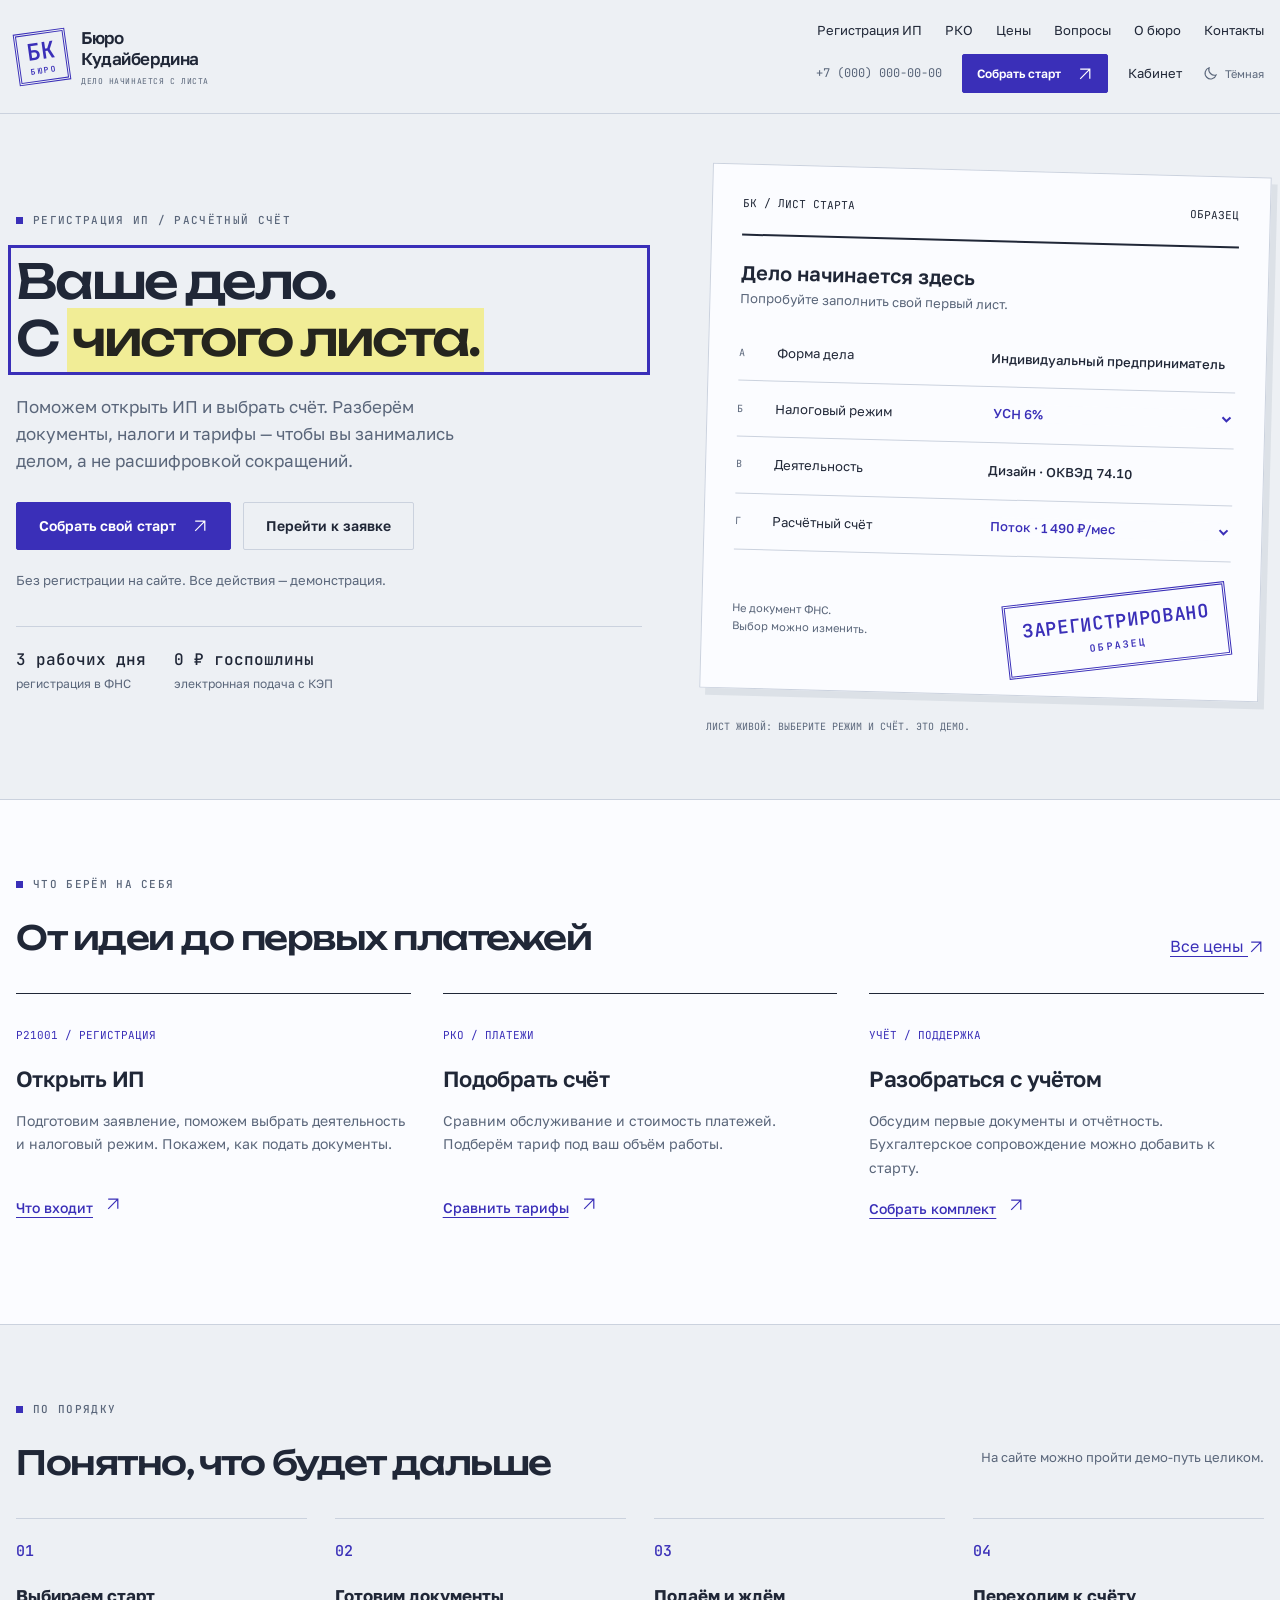
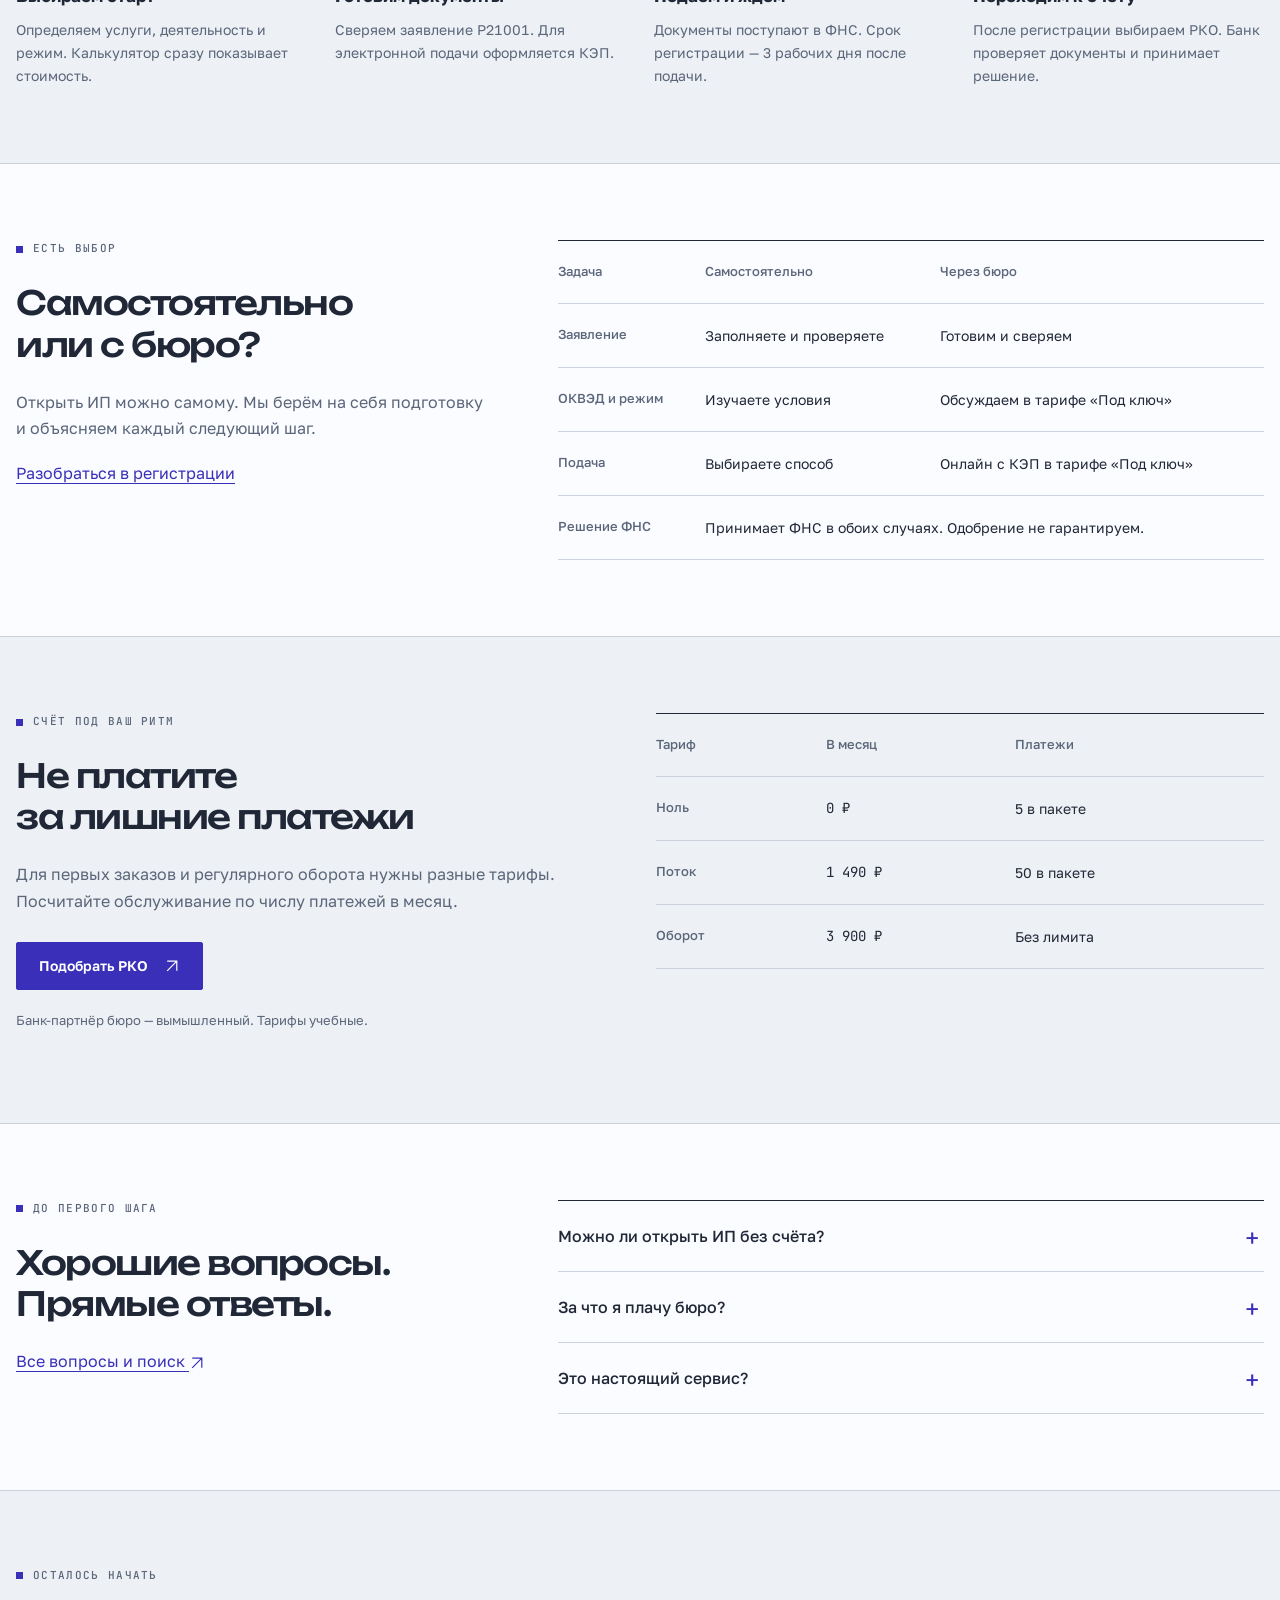
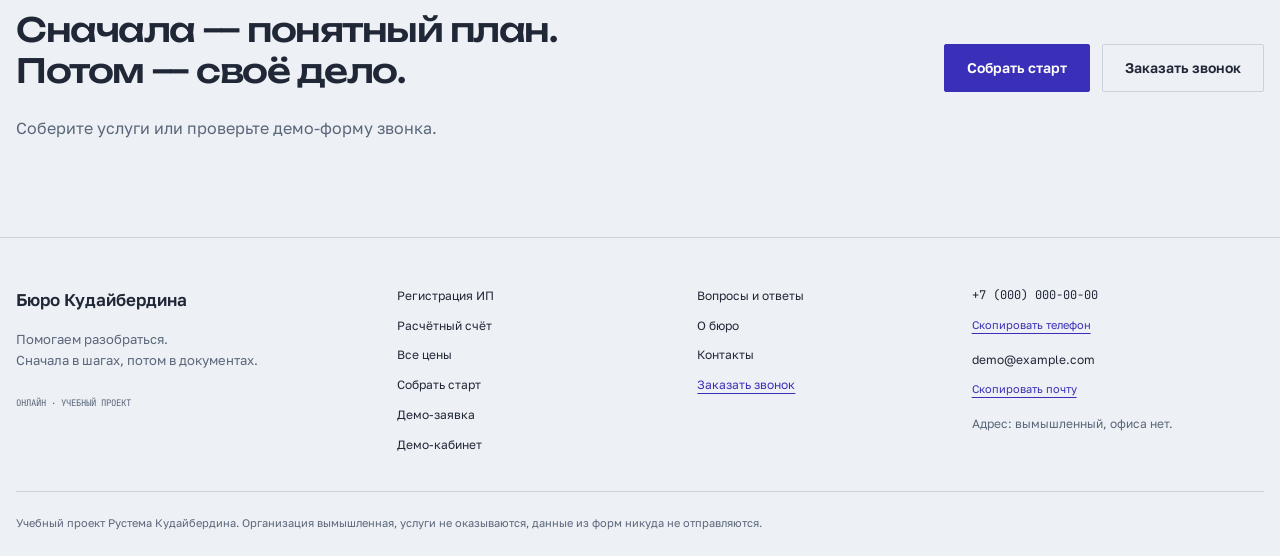
==== docs/index.html @ 2288b76a "Учебный сайт Бюро Кудайбердина Co-Authored-By: Claude Opus 5.5 <noreply@anthropic.com>" ====
<!doctype html>
<meta charset="utf-8">
<title>Бюро Кудайбердина</title>
<meta name="viewport" content="width=device-width, initial-scale=1, viewport-fit=cover">
<meta name="claude:viewport-fit-sides" content="cover">
<link rel="stylesheet" href="https://fonts.googleapis.com/css2?family=Golos+Text:wght@400;500;600;700&amp;family=JetBrains+Mono:wght@400;500;600&amp;family=Unbounded:wght@500;600;700&amp;display=swap">
<style>
:root {
  color-scheme: light;
  --bg: #edf0f4; --surface: #fbfcff; --fg: #202737; --muted: #5a667a; --line: #cbd2de;
  --accent: #3a2fb8; --accent-fg: #ffffff; --mark: #f1ed96; --ok: #28634c; --warn: #994021;
  --mark-fg: #25251e; --overlay: #141928b8; --shadow: #24325514; --clear: transparent;
  --font-display: 'Unbounded', 'Arial', sans-serif; --font-body: 'Golos Text', 'Arial', sans-serif; --font-mono: 'JetBrains Mono', 'Consolas', monospace;
}
@media (prefers-color-scheme: dark) {
  :root:not([data-theme="light"]) {
    color-scheme: dark;
    --bg: #181d29; --surface: #212837; --fg: #e9edf7; --muted: #b0bbce; --line: #414c61;
    --accent: #b5afff; --accent-fg: #201943; --mark: #e7df8c; --ok: #91d5b4; --warn: #ffb494;
    --mark-fg: #25251e; --overlay: #070a12cc; --shadow: #00000030; --clear: transparent;
  }
}
:root[data-theme="dark"] {
  color-scheme: dark;
  --bg: #181d29; --surface: #212837; --fg: #e9edf7; --muted: #b0bbce; --line: #414c61;
  --accent: #b5afff; --accent-fg: #201943; --mark: #e7df8c; --ok: #91d5b4; --warn: #ffb494;
  --mark-fg: #25251e; --overlay: #070a12cc; --shadow: #00000030; --clear: transparent;
}
* { box-sizing: border-box; }
[hidden] { display: none !important; }
html { scroll-padding-top: 140px; }
body { margin: 0; background: var(--bg); color: var(--fg); font: 16px/1.65 var(--font-body); font-variant-numeric: tabular-nums; overflow-wrap: break-word; }
body.modal-open { overflow: hidden; }
button, input, select, textarea { font: inherit; color: inherit; }
button, a, input, textarea, select { -webkit-tap-highlight-color: var(--clear); }
button, a { touch-action: manipulation; }
button { cursor: pointer; }
button:disabled { cursor: default; opacity: .55; }
a { color: var(--accent); text-underline-offset: 4px; }
a:hover { text-decoration-thickness: 2px; }
svg { flex-shrink: 0; vertical-align: middle; }
p { margin: 0 0 1.2em; }
ul, ol { padding-left: 1.3em; }
li + li { margin-top: .5em; }
h1, h2, h3, h4 { margin: 0 0 .7em; line-height: 1.25; text-wrap: balance; }
:focus-visible { outline: 3px solid var(--accent); outline-offset: 5px; }
h1[tabindex="-1"]:focus:not(:focus-visible) { outline: none; }
::selection { background: var(--mark); color: var(--mark-fg); }
.wrap { width: min(100%, 1252px); margin-inline: auto; min-width: 0; }
.band, .site-header { padding-left: max(16px, env(safe-area-inset-left, 0px)); padding-right: max(16px, env(safe-area-inset-right, 0px)); }
.band { padding-block: 76px; border-bottom: 1px solid var(--line); }
.band-surface { background: var(--surface); }
.band-compact { padding-block: 42px; }
.h1 { font: 500 clamp(30px, 3.75vw, 52px)/1.18 var(--font-display); letter-spacing: -.055em; }
.h2 { font: 500 clamp(25px, 2.6vw, 35px)/1.25 var(--font-display); letter-spacing: -.045em; }
.h3 { font: 600 22px/1.35 var(--font-body); letter-spacing: -.025em; }
.lead { max-width: 680px; font-size: clamp(18px, 1.7vw, 21px); line-height: 1.6; }
.muted { color: var(--muted); }
.small { font-size: 13px; }
.mono { font-family: var(--font-mono); }
.eyebrow { display: flex; align-items: center; gap: 10px; margin-bottom: 24px; color: var(--muted); font: 500 11px/1.6 var(--font-mono); letter-spacing: .12em; text-transform: uppercase; }
.eyebrow::before { content: ''; width: 7px; height: 7px; background: var(--accent); flex-shrink: 0; }
.section-head { display: flex; justify-content: space-between; align-items: end; gap: 24px; margin-bottom: 34px; }
.section-head .h2 { max-width: 750px; margin-bottom: 0; }
.grid-2, .grid-3 { display: grid; gap: 32px; min-width: 0; }
.grid-2 { grid-template-columns: repeat(2, minmax(0, 1fr)); }
.grid-3 { grid-template-columns: repeat(3, minmax(0, 1fr)); }
.grid-2 > *, .grid-3 > * { min-width: 0; }
.btn { display: inline-flex; justify-content: center; align-items: center; gap: 16px; min-height: 48px; padding: 12px 22px; border: 1px solid var(--accent); border-radius: 2px; background: var(--clear); color: var(--accent); font-size: 14px; font-weight: 600; line-height: 1.4; text-align: center; text-decoration: none; transition: background .15s, transform .15s; }
.btn:hover { background: var(--surface); text-decoration: none; transform: translateY(-1px); }
.btn-primary { background: var(--accent); color: var(--accent-fg); }
.btn-primary:hover { background: var(--accent); opacity: .9; }
.btn-ghost { border-color: var(--line); color: var(--fg); }
.btn-small { min-height: 39px; padding: 9px 14px; font-size: 12px; }
.actions { display: flex; align-items: center; flex-wrap: wrap; gap: 12px; margin-block: 28px 20px; }
.text-btn { padding: 0; border: 0; background: var(--clear); color: var(--accent); text-decoration: underline; text-underline-offset: 4px; text-align: left; font-size: inherit; }
.icon-btn { display: inline-flex; align-items: center; justify-content: center; min-width: 44px; min-height: 44px; padding: 8px; border: 1px solid var(--line); background: var(--surface); color: var(--fg); }
.field { display: grid; gap: 8px; margin-bottom: 20px; }
.field label, .field > span { font-size: 14px; font-weight: 500; }
.field input, .field textarea, .field select { width: 100%; min-width: 0; min-height: 48px; padding: 11px 13px; border: 1px solid var(--line); border-radius: 2px; background: var(--surface); color: var(--fg); }
.field textarea { min-height: 145px; resize: vertical; }
.field input::placeholder, .field textarea::placeholder { color: var(--muted); }
.field input[type="range"] { padding-inline: 0; accent-color: var(--accent); }
input[type="checkbox"], input[type="radio"] { accent-color: var(--accent); }
[aria-invalid="true"] { outline: 2px solid var(--warn); outline-offset: 2px; }
.check { display: flex; align-items: flex-start; gap: 10px; font-size: 13px; line-height: 1.6; }
.check input { width: 18px; height: 18px; margin: 3px 0 0; flex-shrink: 0; }
.form-error { margin-top: 14px; color: var(--warn); font-size: 13px; }
.form-error:empty { margin: 0; }
.table-wrap { max-width: 100%; overflow-x: auto; overscroll-behavior-x: contain; border-top: 1px solid var(--fg); }
.table { width: 100%; border-collapse: collapse; text-align: left; }
.table th, .table td { padding: 20px 18px 20px 0; border-bottom: 1px solid var(--line); vertical-align: top; }
.table th { font-size: 13px; color: var(--muted); font-weight: 500; }
.table td { font-size: 14px; }
.table .mono { white-space: nowrap; }
.table-wide { min-width: 650px; }
.pill { display: inline-flex; align-items: center; min-height: 25px; padding: 3px 8px; border: 1px solid var(--line); font: 11px/1.5 var(--font-mono); }
.pill-ok { color: var(--ok); border-color: var(--ok); }
.pill-warn { color: var(--warn); border-color: var(--warn); }
.stamp { display: inline-block; max-width: 100%; padding: 12px 15px; border: 3px double var(--accent); color: var(--accent); font: 600 clamp(13px, 1.45vw, 20px)/1.4 var(--font-mono); text-align: center; letter-spacing: .04em; transform: rotate(-8deg); }
.stamp small { display: block; font-size: 10px; letter-spacing: .22em; margin-top: 4px; }
.sheet { position: relative; padding: 30px; border: 1px solid var(--line); background: var(--surface); box-shadow: 6px 7px 0 var(--shadow); min-width: 0; }
.sheet-row { display: grid; grid-template-columns: 28px minmax(80px, 1fr) minmax(90px, 1.2fr); gap: 10px; padding: 17px 0; border-bottom: 1px solid var(--line); font-size: 13px; align-items: start; }
.sheet-row > :first-child { color: var(--muted); font-family: var(--font-mono); font-size: 10px; padding-top: 3px; }
.sheet-row > :last-child { font-weight: 500; }
.sheet-head { display: flex; justify-content: space-between; gap: 16px; padding-bottom: 22px; border-bottom: 2px solid var(--fg); font: 11px/1.5 var(--font-mono); }
.sheet-title { margin: 22px 0 2px; font: 600 20px/1.4 var(--font-body); }
.sheet-foot { margin-top: 26px; display: flex; justify-content: space-between; gap: 12px; align-items: center; }
.sheet-foot > p { max-width: 150px; margin: 0; font-size: 11px; color: var(--muted); }
.site-header { position: sticky; top: env(safe-area-inset-top, 0px); z-index: 20; background: var(--bg); border-bottom: 1px solid var(--line); }
.header-inner { display: flex; align-items: center; justify-content: space-between; gap: 32px; padding-block: 20px; }
.brand { display: flex; gap: 13px; align-items: center; color: var(--fg); text-decoration: none; flex-shrink: 0; }
.brand:hover { text-decoration: none; }
.brand-seal { display: flex; align-items: center; justify-content: center; flex-direction: column; width: 52px; height: 52px; border: 3px double var(--accent); color: var(--accent); transform: rotate(-8deg); font: 600 23px/1 var(--font-mono); }
.brand-seal span { margin-top: 3px; font-size: 8px; letter-spacing: .2em; }
.brand-name { font-size: 17px; font-weight: 600; line-height: 1.25; letter-spacing: -.025em; }
.brand-caption { display: block; margin-top: 7px; color: var(--muted); font: 8px/1.3 var(--font-mono); letter-spacing: .07em; }
.header-menu { display: flex; flex-direction: column; align-items: flex-end; gap: 13px; }
.main-nav { display: flex; gap: 23px; }
.main-nav a, .cabinet-link { color: var(--fg); font-size: 13px; text-decoration: none; }
.main-nav a[aria-current="page"], .footer-nav a[aria-current="page"] { color: var(--accent); text-decoration: underline; }
.main-nav a:hover, .cabinet-link:hover { color: var(--accent); }
.header-tools { display: flex; align-items: center; gap: 20px; }
.header-phone { font-size: 12px; color: var(--muted); }
.theme-toggle { display: inline-flex; align-items: center; gap: 6px; padding: 8px 0; border: 0; background: var(--clear); color: var(--muted); font-size: 11px; }
.menu-toggle { display: none; }
.hero { padding-top: 56px; padding-bottom: 64px; }
.hero-grid { display: grid; grid-template-columns: 1.12fr 1fr; gap: clamp(32px, 5vw, 80px); align-items: center; }
.hero h1 { margin-bottom: 26px; }
.hero h1 mark { background: var(--mark); color: var(--mark-fg); padding: 0 5px 4px; box-decoration-break: clone; -webkit-box-decoration-break: clone; }
.hero .lead { font-size: 17px; max-width: 495px; color: var(--muted); }
.hero-sheet { transform: rotate(1.5deg); }
.hero-sheet .stamp { margin-top: 8px; }
.sheet-control { border: 0; padding: 0; width: 100%; min-width: 0; background: var(--surface); color: var(--accent); font: 500 13px var(--font-body); cursor: pointer; }
.sheet-control-label { color: var(--fg); }
.hero-facts { display: flex; flex-wrap: wrap; gap: 28px; margin-top: 34px; padding-top: 22px; border-top: 1px solid var(--line); }
.hero-facts div { font-size: 12px; color: var(--muted); }
.hero-facts strong { display: block; color: var(--fg); font: 500 16px var(--font-mono); margin-bottom: 4px; }
.hero-caption { margin-top: 22px; margin-bottom: 0; font: 10px/1.7 var(--font-mono); color: var(--muted); }
.service-item { padding-block: 26px; border-top: 1px solid var(--fg); }
.service-item .h3 { margin-top: 18px; }
.service-code { font: 11px var(--font-mono); color: var(--accent); }
.service-item p { color: var(--muted); font-size: 14px; min-height: 68px; }
.service-link { display: inline-flex; gap: 12px; font-size: 14px; font-weight: 500; }
.steps { list-style: none; counter-reset: steps; margin: 0; padding: 0; display: grid; grid-template-columns: repeat(4, minmax(0, 1fr)); gap: 28px; }
.steps li { counter-increment: steps; margin: 0; border-top: 1px solid var(--line); padding-top: 22px; }
.steps li::before { content: counter(steps, decimal-leading-zero); display: block; margin-bottom: 24px; color: var(--accent); font: 500 15px var(--font-mono); }
.steps h3 { font-size: 17px; }
.steps p { color: var(--muted); font-size: 14px; margin: 0; }
.split { display: grid; grid-template-columns: .8fr 1.2fr; gap: 72px; }
.callout { padding: 28px; background: var(--surface); border: 1px solid var(--line); }
.callout p:last-child { margin-bottom: 0; }
.cta-row { display: flex; align-items: center; justify-content: space-between; gap: 40px; }
.cta-row .h2 { max-width: 750px; }
.cta-row .actions { flex-shrink: 0; }
.page-intro { padding-bottom: 46px; }
.page-intro .lead { margin: 0; color: var(--muted); }
.page-intro .h1 { max-width: 920px; }
.plan { display: flex; flex-direction: column; border-top: 2px solid var(--fg); padding-top: 24px; }
.plan.is-featured { border-top-color: var(--accent); }
.plan-head { min-height: 80px; }
.plan-price { font: 500 28px/1.4 var(--font-mono); margin-block: 14px 20px; }
.plan-price small { font: 13px var(--font-body); color: var(--muted); }
.plan ul { margin-top: 0; margin-bottom: 26px; font-size: 14px; color: var(--muted); }
.plan .btn { align-self: flex-start; margin-top: auto; }
.line-list { list-style: none; padding: 0; margin: 0; }
.line-list li { padding: 20px 0; border-top: 1px solid var(--line); margin: 0; }
.line-list strong { display: block; margin-bottom: 7px; font-weight: 500; }
.line-list p { margin: 0; font-size: 14px; color: var(--muted); }
.tabs { display: flex; flex-wrap: wrap; gap: 8px; margin-block: 28px; }
.tabs button { padding: 11px 17px; border: 1px solid var(--line); color: var(--fg); background: var(--clear); font-size: 13px; }
.tabs button[aria-selected="true"] { background: var(--accent); color: var(--accent-fg); border-color: var(--accent); }
.tax-panel { max-width: 850px; border-top: 1px solid var(--fg); padding-top: 26px; min-height: 160px; }
.tax-panel p { color: var(--muted); }
.faq-list { border-top: 1px solid var(--fg); }
.faq-item { border-bottom: 1px solid var(--line); }
.faq-item summary { position: relative; cursor: pointer; list-style: none; padding: 23px 44px 23px 0; font-weight: 500; line-height: 1.5; }
.faq-item summary::-webkit-details-marker { display: none; }
.faq-item summary::after { content: '+'; position: absolute; right: 5px; top: 21px; color: var(--accent); font: 24px var(--font-mono); }
.faq-item[open] summary::after { content: '−'; }
.faq-item > div { max-width: 840px; padding-bottom: 22px; color: var(--muted); font-size: 14px; }
.faq-item > div p:last-child { margin: 0; }
.faq-search { max-width: 620px; }
.empty-state { padding: 35px 0; }
.calculator-output { margin: 18px 0 0; }
.cost-line { display: flex; align-items: center; justify-content: space-between; gap: 16px; border-top: 1px solid var(--line); padding: 16px 0; }
.cost-line strong { font: 500 19px var(--font-mono); }
.cost-line.is-best { color: var(--accent); }
.founder-name { font: 500 clamp(30px, 4vw, 50px)/1.25 var(--font-display); letter-spacing: -.05em; }
.founder-seal { display: flex; align-items: center; justify-content: center; aspect-ratio: 1; width: min(100%, 280px); margin: 25px auto; border: 3px double var(--accent); border-radius: 50%; color: var(--accent); transform: rotate(-12deg); font: 500 80px var(--font-mono); }
.contacts-grid { display: grid; grid-template-columns: .9fr 1.1fr; gap: 90px; }
.contact-block { padding-block: 24px; border-top: 1px solid var(--line); }
.contact-block p { margin-bottom: 8px; }
.contact-block .mono { font-size: clamp(17px, 2vw, 23px); }
.success-box { padding: 25px 0; }
.success-box .h3 { margin-top: 20px; }
.site-footer { padding-top: 48px; padding-bottom: max(24px, env(safe-area-inset-bottom, 0px)); border-bottom: 0; }
.footer-grid { display: grid; grid-template-columns: 1.3fr 1fr .9fr 1.1fr; gap: 35px; }
.footer-brand { color: var(--fg); font-size: 17px; font-weight: 600; text-decoration: none; }
.footer-grid p { margin-top: 15px; font-size: 13px; }
.footer-note { font-size: 9px; color: var(--muted); }
.footer-nav, .footer-contacts { display: flex; align-items: flex-start; flex-direction: column; gap: 10px; font-size: 12px; }
.footer-nav a { color: var(--fg); text-decoration: none; }
.footer-nav a:hover { text-decoration: underline; }
.footer-contacts .text-btn { font-size: 11px; margin-bottom: 6px; }
.project-disclaimer { margin: 36px 0 0; padding-top: 22px; border-top: 1px solid var(--line); color: var(--muted); font-size: 11px; line-height: 1.7; }
.modal { position: fixed; inset: 0; z-index: 100; overflow: auto; padding: 32px max(16px, env(safe-area-inset-right, 0px)) 32px max(16px, env(safe-area-inset-left, 0px)); display: grid; place-items: center; }
.modal-backdrop { position: fixed; inset: 0; background: var(--overlay); }
.modal-panel { position: relative; width: min(100%, 530px); padding: 38px; border: 1px solid var(--line); background: var(--bg); }
.modal-close { position: absolute; top: 12px; right: 12px; border: 0; background: var(--clear); }
.modal-panel .eyebrow { margin-right: 30px; }
.toast { position: fixed; bottom: max(20px, env(safe-area-inset-bottom, 0px)); left: 50%; transform: translateX(-50%); width: max-content; max-width: calc(100% - 32px); padding: 15px 22px; background: var(--fg); color: var(--bg); border: 1px solid var(--line); z-index: 150; font-size: 13px; }
.copy-fallback { position: fixed; z-index: 160; left: 16px; bottom: max(16px, env(safe-area-inset-bottom, 0px)); width: min(400px, calc(100% - 32px)); padding: 22px; border: 1px solid var(--accent); background: var(--surface); }
.copy-fallback .field { margin-bottom: 8px; }
@media (min-width: 1500px) { .header-menu { flex-direction: row; align-items: center; gap: 28px; } .main-nav { gap: 17px; } .header-phone { display: none; } }
@media (max-width: 1000px) { .main-nav { gap: 14px; } .header-inner { gap: 20px; } .header-tools { gap: 14px; } .brand-name { font-size: 15px; } .hero-grid { gap: 30px; } .sheet { padding: 23px; } .split { gap: 40px; } .cta-row { align-items: flex-start; flex-direction: column; gap: 10px; } .contacts-grid { gap: 45px; } .footer-grid { grid-template-columns: repeat(2, minmax(0, 1fr)); gap: 32px; } }
@media (max-width: 800px) {
  .site-header .wrap { position: relative; } .header-inner { padding-block: 14px; } .brand-seal { width: 44px; height: 44px; font-size: 20px; }
  .brand-name { font-size: 14px; } .brand-caption { font-size: 7px; margin-top: 5px; } .menu-toggle { display: inline-flex; }
  .header-menu { display: none; position: absolute; top: 100%; left: -16px; right: -16px; padding: 24px max(16px, env(safe-area-inset-right, 0px)) 24px max(16px, env(safe-area-inset-left, 0px)); background: var(--bg); border-bottom: 1px solid var(--line); align-items: stretch; max-height: 75dvh; overflow-y: auto; }
  .header-menu.is-open { display: flex; } .main-nav { flex-direction: column; gap: 0; } .main-nav a { padding: 10px 0; font-size: 15px; } .header-tools { flex-wrap: wrap; margin-top: 14px; gap: 18px; } .header-phone { width: 100%; }
  .hero-grid { grid-template-columns: 1fr; gap: 42px; } .hero-sheet { width: min(100%, 550px); margin-inline: auto; } .hero .lead { max-width: 600px; }
  .hero { padding-top: 34px; } .band { padding-block: 48px; } .page-intro { padding-block: 40px 32px; }
  .grid-3 { gap: 20px; } .plan-head { min-height: 100px; } .steps { grid-template-columns: repeat(2, minmax(0, 1fr)); gap: 28px; }
  .split, .contacts-grid { grid-template-columns: 1fr; gap: 28px; } .section-head { align-items: flex-start; flex-direction: column; gap: 16px; }
}
@media (max-width: 600px) {
  .grid-2, .grid-3 { grid-template-columns: 1fr; gap: 28px; } .service-item { padding-top: 20px; } .service-item p { min-height: 0; }
  .hero .h1 { font-size: clamp(29px, 7.5vw, 42px); } .hero-sheet { transform: none; } .sheet { padding: 20px; }
  .sheet-row { grid-template-columns: 22px minmax(70px, .85fr) minmax(90px, 1.15fr); gap: 7px; font-size: 12px; }
  .sheet-control { font-size: 12px; } .stamp { font-size: 12px; padding: 10px; } .sheet-foot > p { max-width: 100px; font-size: 10px; }
  .hero-facts { gap: 24px; } .hero-facts strong { font-size: 14px; } .hero-facts div { font-size: 11px; }
  .plan-head { min-height: 0; } .plan ul { margin-bottom: 20px; } .plan .btn { margin-top: 0; } .plan { padding-bottom: 8px; }
  .table th, .table td { padding: 16px 14px 16px 0; } .table-prices { min-width: 560px; }
  .callout { padding: 22px; } .footer-grid { gap: 30px 20px; } .footer-grid > :first-child { grid-column: 1 / -1; } .footer-contacts { grid-column: 1 / -1; }
  .modal { padding-block: max(16px, env(safe-area-inset-top, 0px)) max(16px, env(safe-area-inset-bottom, 0px)); } .modal-panel { padding: 28px 22px; } .modal-panel .h2 { font-size: 25px; }
  .cta-row .actions { width: 100%; } .cta-row .actions .btn { flex: 1 1 auto; } .tabs { gap: 7px; } .tabs button { padding: 10px 12px; }
}
@media (prefers-reduced-motion: reduce) { *, *::before, *::after { animation: none !important; transition: none !important; scroll-behavior: auto !important; } }

.app-calc-layout { display: grid; grid-template-columns: minmax(0, 1.05fr) minmax(0, 1fr); gap: clamp(24px, 5vw, 72px); align-items: start; margin-top: 36px; }
.app-options, .app-preview, .app-panel, .app-order-wrap { min-width: 0; }
.app-group { border: 0; padding: 0 0 26px; margin: 0 0 26px; border-bottom: 1px solid var(--line); min-width: 0; }
.app-group legend { font-weight: 700; font-size: 1.1rem; margin-bottom: 14px; padding: 0; }
.app-choices { display: grid; gap: 10px; }
.app-choice { display: grid; grid-template-columns: auto minmax(0, 1fr) auto; gap: 12px; align-items: start; padding: 14px; border: 1px solid var(--line); cursor: pointer; background: var(--surface); }
.app-choice:has(input:checked) { border-color: var(--accent); outline: 1px solid var(--accent); }
.app-choice input, .app-check input { accent-color: var(--accent); width: 18px; height: 18px; margin-top: 3px; flex: 0 0 auto; }
.app-choice small { display: block; color: var(--muted); margin-top: 5px; line-height: 1.5; }
.app-price { font-family: var(--font-mono); font-size: .83rem; white-space: nowrap; font-variant-numeric: tabular-nums; }
.app-check { display: flex; align-items: start; gap: 10px; line-height: 1.5; cursor: pointer; }
.app-okved { display: grid; gap: 10px; max-height: 340px; overflow-y: auto; padding: 4px; }
.app-okved code { font-family: var(--font-mono); color: var(--accent); }
.app-preview { position: sticky; top: 100px; }
.app-mobile-summary { display: none; }
.app-sheet { position: relative; padding: clamp(20px, 3vw, 36px); overflow-wrap: anywhere; }
.app-sheet-head { display: flex; justify-content: space-between; align-items: start; flex-wrap: wrap; gap: 16px; padding-bottom: 20px; border-bottom: 2px solid var(--fg); margin-bottom: 14px; }
.app-sheet-head p { margin: 0; }
.app-sheet-title { font-family: var(--font-mono); font-size: 1.1rem; font-weight: 700; letter-spacing: .04em; }
.app-sample { display: inline-block; color: var(--accent); border: 1px solid currentColor; font-family: var(--font-mono); font-size: .75rem; letter-spacing: .12em; padding: 5px 8px; }
.app-sheet-row { display: grid; grid-template-columns: 2rem minmax(90px, .8fr) minmax(0, 1.2fr); align-items: baseline; gap: 10px; border-bottom: 1px solid var(--line); padding: 14px 0; font-size: .9rem; }
.app-sheet-row > :first-child { font-family: var(--font-mono); color: var(--muted); font-size: .7rem; }
.app-sheet-row > :nth-child(2) { color: var(--muted); }
.app-sheet-note { font-size: .78rem; color: var(--muted); margin-top: 20px; }
.app-total { display: flex; flex-wrap: wrap; gap: 18px 36px; border-top: 2px solid var(--accent); background: var(--surface); padding: 20px 0; margin-top: 24px; }
.app-total small { color: var(--muted); display: block; margin-bottom: 5px; }
.app-total strong { font-size: clamp(1.25rem, 2vw, 1.75rem); font-family: var(--font-mono); font-variant-numeric: tabular-nums; }
.app-actions { display: flex; flex-wrap: wrap; align-items: center; gap: 12px; margin-top: 20px; }
.app-hint { color: var(--muted); font-size: .88rem; line-height: 1.6; margin: 12px 0 0; }
.app-note { border: 1px dashed var(--line); padding: 18px; margin: 20px 0; }
.app-steps { display: grid; grid-template-columns: repeat(4, minmax(0, 1fr)); list-style: none; padding: 0; margin: 30px 0; gap: 8px; }
.app-steps li { border-top: 3px solid var(--line); padding-top: 12px; font-size: .9rem; color: var(--muted); }
.app-steps li[aria-current="step"] { border-color: var(--accent); color: var(--accent); font-weight: 700; }
.app-step-done { border-color: var(--ok) !important; }
.app-step-number { display: block; font-family: var(--font-mono); margin-bottom: 5px; }
.app-order-form { max-width: 850px; }
.app-fields { display: grid; grid-template-columns: repeat(2, minmax(0, 1fr)); gap: 20px; }
.app-field { display: grid; gap: 7px; margin-bottom: 18px; align-content: start; }
.app-field input, .app-field select, .app-field textarea { width: 100%; min-width: 0; box-sizing: border-box; background: var(--surface); color: var(--fg); border: 1px solid var(--line); padding: 12px; border-radius: 0; font: inherit; }
.app-field textarea { min-height: 100px; resize: vertical; }
.app-field input[aria-invalid="true"], .app-field select[aria-invalid="true"], .app-check input[aria-invalid="true"] { border-color: var(--warn); outline: 1px solid var(--warn); }
.app-error { display: block; color: var(--warn); font-size: .85rem; min-height: 1.2em; }
.app-error:empty { display: none; }
.app-review { display: grid; grid-template-columns: minmax(100px, .5fr) minmax(0, 1fr); margin: 0 0 24px; }
.app-review dt, .app-review dd { padding: 12px 0; border-bottom: 1px solid var(--line); margin: 0; overflow-wrap: anywhere; }
.app-review dt { color: var(--muted); }
.app-success { max-width: 780px; }
.app-stamp-space { min-height: 115px; display: flex; align-items: center; justify-content: flex-end; padding: 24px 4px 8px; }
.app-stamp { display: inline-block; color: var(--accent); border: 3px double currentColor; padding: 12px; font-family: var(--font-mono); font-size: clamp(.8rem, 2vw, 1.2rem); font-weight: 700; transform: rotate(-7deg); text-align: center; max-width: 100%; }
.app-stamp small { display: block; font-size: .65rem; letter-spacing: .2em; padding-top: 5px; }
.app-stamp-drop { animation: app-stamp-drop .65s cubic-bezier(.2,.7,.3,1) both; }
@keyframes app-stamp-drop { from { opacity: 0; transform: translateY(-65px) scale(1.4) rotate(-16deg); } 75% { opacity: 1; transform: translateY(4px) scale(.98) rotate(-7deg); } to { opacity: 1; transform: translateY(0) scale(1) rotate(-7deg); } }
.app-section-head { display: flex; justify-content: space-between; align-items: center; flex-wrap: wrap; gap: 16px; margin-bottom: 20px; }
.app-section-head h1, .app-section-head h2 { margin-bottom: 0; }
.app-tabs { display: flex; flex-wrap: wrap; border-bottom: 1px solid var(--line); gap: 4px; margin: 28px 0; }
.app-tab { border: 0; border-bottom: 3px solid var(--line); color: var(--muted); background: var(--surface); padding: 12px 18px; cursor: pointer; font: inherit; }
.app-tab[aria-selected="true"] { border-bottom-color: var(--accent); color: var(--accent); font-weight: 700; }
.app-tracker { list-style: none; margin: 0; padding: 0; counter-reset: app-track; }
.app-tracker li { position: relative; padding: 0 0 25px 50px; min-height: 54px; color: var(--muted); counter-increment: app-track; }
.app-tracker li::before { content: counter(app-track); position: absolute; left: 0; top: 0; width: 30px; height: 30px; display: grid; place-items: center; border: 1px solid var(--line); background: var(--surface); font-family: var(--font-mono); font-size: .8rem; }
.app-tracker li::after { content: ""; position: absolute; top: 32px; bottom: 3px; left: 15px; border-left: 1px solid var(--line); }
.app-tracker li:last-child::after { display: none; }
.app-tracker .app-track-done { color: var(--fg); }
.app-tracker .app-track-done::before { border-color: var(--accent); color: var(--accent); }
.app-tracker li[aria-current="step"]::before { background: var(--accent); color: var(--accent-fg); }
.app-tracker small { display: block; font-size: .8rem; margin-top: 5px; color: var(--muted); }
.app-status-grid { display: grid; grid-template-columns: minmax(0, .8fr) minmax(0, 1.2fr); gap: 40px; align-items: start; }
.app-events { list-style: none; padding: 0; margin: 0; }
.app-events li { padding: 14px 0; border-bottom: 1px solid var(--line); }
.app-events time { display: block; font-family: var(--font-mono); color: var(--muted); font-size: .75rem; margin-bottom: 6px; }
.app-doc-list { list-style: none; margin: 0; padding: 0; }
.app-doc-list li { display: flex; justify-content: space-between; align-items: center; gap: 16px; padding: 18px 0; border-bottom: 1px solid var(--line); }
.app-doc-list small { display: block; color: var(--muted); margin-top: 6px; }
.app-balance { font-family: var(--font-mono); font-size: clamp(2rem, 5vw, 3.5rem); margin: 8px 0 24px; }
.app-messages { display: grid; gap: 14px; max-height: 430px; overflow-y: auto; margin-bottom: 24px; padding: 4px; }
.app-message { padding: 16px; border: 1px solid var(--line); max-width: 90%; overflow-wrap: anywhere; }
.app-message[data-author="you"] { justify-self: end; border-color: var(--accent); }
.app-message p { margin: 8px 0; white-space: pre-wrap; }
.app-message time { font-size: .75rem; color: var(--muted); }
.app-modal { position: fixed; inset: 0; z-index: 1000; overflow-y: auto; background: var(--bg); padding: 24px max(16px, env(safe-area-inset-right, 0px)) 24px max(16px, env(safe-area-inset-left, 0px)); box-sizing: border-box; }
.app-modal[hidden] { display: none; }
.app-dialog { max-width: 820px; margin: 24px auto; background: var(--surface); border: 1px solid var(--line); padding: clamp(16px, 3vw, 32px); }
.app-modal-open { overflow: hidden; }
.app-panel:focus, .app-dialog:focus { outline: none; }
.app-panel :focus-visible, .app-options :focus-visible, .app-order-form :focus-visible, .app-dialog :focus-visible, .app-tab:focus-visible { outline: 2px solid var(--accent); outline-offset: 4px; }
@media (max-width: 850px) {
  .app-calc-layout, .app-status-grid { grid-template-columns: minmax(0, 1fr); }
  .app-preview { position: static; }
  .app-calc-view { padding-bottom: 110px; }
  .app-calc-active { padding-bottom: 110px; }
  .app-calc-active #toast { bottom: 110px; }
  .app-mobile-summary { position: fixed; bottom: 0; left: 0; right: 0; z-index: 30; display: flex; align-items: center; justify-content: space-between; gap: 12px; padding: 12px max(16px, env(safe-area-inset-right, 0px)) max(12px, env(safe-area-inset-bottom, 0px)) max(16px, env(safe-area-inset-left, 0px)); background: var(--surface); border-top: 2px solid var(--accent); }
  .app-mobile-summary > div { display: flex; flex-wrap: wrap; gap: 6px 18px; }
  .app-mobile-summary small { display: block; color: var(--muted); font-size: .7rem; }
  .app-mobile-summary strong { font-size: .85rem; font-family: var(--font-mono); white-space: nowrap; }
}
@media (max-width: 520px) {
  .app-fields { grid-template-columns: minmax(0, 1fr); gap: 0; }
  .app-choice { grid-template-columns: auto minmax(0, 1fr); }
  .app-choice .app-price { grid-column: 2; }
  .app-steps { gap: 5px; }
  .app-steps li { font-size: .72rem; overflow-wrap: anywhere; }
  .app-sheet-row { grid-template-columns: 1.4rem minmax(0, 1fr); gap: 6px; }
  .app-sheet-row > :last-child { grid-column: 2; }
  .app-review { grid-template-columns: minmax(0, 1fr); }
  .app-review dt { border-bottom: 0; padding-bottom: 0; }
  .app-doc-list li { align-items: start; flex-direction: column; }
  .app-tab { padding: 10px; font-size: .85rem; }
  .app-message { max-width: 100%; }
}
@media (prefers-reduced-motion: reduce) { .app-stamp-drop { animation: none; } }

</style>
<div id="page-shell">
  <header class="site-header">
    <div class="wrap header-inner">
      <a class="brand" href="#home" aria-label="Бюро Кудайбердина — главная">
        <span class="brand-seal" aria-hidden="true">БК<span>БЮРО</span></span>
        <span class="brand-name">Бюро<br>Кудайбердина<span class="brand-caption">ДЕЛО НАЧИНАЕТСЯ С ЛИСТА</span></span>
      </a>
      <button class="icon-btn menu-toggle" id="menu-toggle" type="button" aria-expanded="false" aria-controls="header-menu" aria-label="Открыть меню"><svg viewBox="0 0 24 24" width="22" height="22" fill="none" stroke="currentColor" stroke-width="1.6" aria-hidden="true"><path d="M3 6h18M3 12h18M3 18h18"/></svg></button>
      <div class="header-menu" id="header-menu">
        <nav class="main-nav" aria-label="Основная навигация" data-nav>
          <a href="#ip">Регистрация ИП</a><a href="#rko">РКО</a><a href="#prices">Цены</a><a href="#faq">Вопросы</a><a href="#about">О бюро</a><a href="#contacts">Контакты</a>
        </nav>
        <div class="header-tools">
          <span class="header-phone mono">+7 (000) 000-00-00</span>
          <a class="btn btn-primary btn-small" href="#calc">Собрать старт <svg width="16" height="16" viewBox="0 0 20 20" fill="none" stroke="currentColor" stroke-width="1.5" aria-hidden="true"><path d="M4 16 16 4M4 4h12v12"/></svg></a>
          <a class="cabinet-link" href="#cabinet">Кабинет</a>
          <button class="theme-toggle" id="theme-toggle" type="button" aria-pressed="false" aria-label="Включить тёмную тему"><svg width="17" height="17" viewBox="0 0 24 24" fill="none" stroke="currentColor" stroke-width="1.6" aria-hidden="true"><path d="M20 14a8 8 0 0 1-10-10 8 8 0 1 0 10 10Z"/></svg><span data-theme-label>Тёмная</span></button>
        </div>
      </div>
    </div>
  </header>
  <main id="main-content">
    <section class="view" data-view="home" hidden>
  <div class="band hero">
    <div class="wrap hero-grid">
      <div>
        <p class="eyebrow">РЕГИСТРАЦИЯ ИП / РАСЧЁТНЫЙ СЧЁТ</p>
        <h1 class="h1">Ваше дело.<br>С <mark>чистого листа.</mark></h1>
        <p class="lead">Поможем открыть ИП и выбрать счёт. Разберём документы, налоги и тарифы — чтобы вы занимались делом, а не расшифровкой сокращений.</p>
        <div class="actions"><a class="btn btn-primary" href="#calc">Собрать свой старт <svg width="16" height="16" viewBox="0 0 20 20" fill="none" stroke="currentColor" stroke-width="1.5" aria-hidden="true"><path d="M4 16 16 4M4 4h12v12"/></svg></a><a class="btn btn-ghost" href="#order">Перейти к заявке</a></div>
        <p class="small muted">Без регистрации на сайте. Все действия — демонстрация.</p>
        <div class="hero-facts"><div><strong>3 рабочих дня</strong>регистрация в ФНС</div><div><strong>0 ₽ госпошлины</strong>электронная подача с КЭП</div></div>
      </div>
      <div>
        <div class="sheet hero-sheet">
          <div class="sheet-head"><span>БК / ЛИСТ СТАРТА</span><span>ОБРАЗЕЦ</span></div>
          <p class="sheet-title">Дело начинается здесь</p><p class="small muted">Попробуйте заполнить свой первый лист.</p>
          <div class="sheet-row"><span>А</span><span>Форма дела</span><span>Индивидуальный предприниматель</span></div>
          <div class="sheet-row"><span>Б</span><label class="sheet-control-label" for="home-tax">Налоговый режим</label><select class="sheet-control" id="home-tax"><option value="usn6">УСН 6%</option><option value="usn15">УСН 15%</option><option value="patent">Патент</option><option value="ausn">АУСН</option><option value="npd">НПД</option></select></div>
          <div class="sheet-row"><span>В</span><span>Деятельность</span><span>Дизайн · ОКВЭД 74.10</span></div>
          <div class="sheet-row"><span>Г</span><label class="sheet-control-label" for="home-account">Расчётный счёт</label><select class="sheet-control" id="home-account" data-rko-options></select></div>
          <div class="sheet-foot"><p>Не документ ФНС.<br>Выбор можно изменить.</p><span class="stamp" id="home-stamp">ЗАРЕГИСТРИРОВАНО<small>ОБРАЗЕЦ</small></span></div>
        </div>
        <p class="hero-caption" id="home-sheet-status" aria-live="polite">ЛИСТ ЖИВОЙ: ВЫБЕРИТЕ РЕЖИМ И СЧЁТ. ЭТО ДЕМО.</p>
      </div>
    </div>
  </div>
  <div class="band band-surface"><div class="wrap">
    <div class="section-head"><div><p class="eyebrow">ЧТО БЕРЁМ НА СЕБЯ</p><h2 class="h2">От идеи до первых платежей</h2></div><a href="#prices">Все цены <svg width="16" height="16" viewBox="0 0 20 20" fill="none" stroke="currentColor" stroke-width="1.5" aria-hidden="true"><path d="M4 16 16 4M4 4h12v12"/></svg></a></div>
    <div class="grid-3">
      <article class="service-item"><span class="service-code">Р21001 / РЕГИСТРАЦИЯ</span><h3 class="h3">Открыть ИП</h3><p>Подготовим заявление, поможем выбрать деятельность и налоговый режим. Покажем, как подать документы.</p><a class="service-link" href="#ip">Что входит <svg width="16" height="16" viewBox="0 0 20 20" fill="none" stroke="currentColor" stroke-width="1.5" aria-hidden="true"><path d="M4 16 16 4M4 4h12v12"/></svg></a></article>
      <article class="service-item"><span class="service-code">РКО / ПЛАТЕЖИ</span><h3 class="h3">Подобрать счёт</h3><p>Сравним обслуживание и стоимость платежей. Подберём тариф под ваш объём работы.</p><a class="service-link" href="#rko">Сравнить тарифы <svg width="16" height="16" viewBox="0 0 20 20" fill="none" stroke="currentColor" stroke-width="1.5" aria-hidden="true"><path d="M4 16 16 4M4 4h12v12"/></svg></a></article>
      <article class="service-item"><span class="service-code">УЧЁТ / ПОДДЕРЖКА</span><h3 class="h3">Разобраться с учётом</h3><p>Обсудим первые документы и отчётность. Бухгалтерское сопровождение можно добавить к старту.</p><a class="service-link" href="#calc">Собрать комплект <svg width="16" height="16" viewBox="0 0 20 20" fill="none" stroke="currentColor" stroke-width="1.5" aria-hidden="true"><path d="M4 16 16 4M4 4h12v12"/></svg></a></article>
    </div>
  </div></div>
  <div class="band"><div class="wrap">
    <div class="section-head"><div><p class="eyebrow">ПО ПОРЯДКУ</p><h2 class="h2">Понятно, что будет дальше</h2></div><p class="small muted">На сайте можно пройти демо-путь целиком.</p></div>
    <ol class="steps"><li><h3>Выбираем старт</h3><p>Определяем услуги, деятельность и режим. Калькулятор сразу показывает стоимость.</p></li><li><h3>Готовим документы</h3><p>Сверяем заявление Р21001. Для электронной подачи оформляется КЭП.</p></li><li><h3>Подаём и ждём</h3><p>Документы поступают в ФНС. Срок регистрации — 3 рабочих дня после подачи.</p></li><li><h3>Переходим к счёту</h3><p>После регистрации выбираем РКО. Банк проверяет документы и принимает решение.</p></li></ol>
  </div></div>
  <div class="band band-surface"><div class="wrap split">
    <div><p class="eyebrow">ЕСТЬ ВЫБОР</p><h2 class="h2">Самостоятельно<br>или с бюро?</h2><p class="muted">Открыть ИП можно самому. Мы берём на себя подготовку и объясняем каждый следующий шаг.</p><a href="#ip">Разобраться в регистрации</a></div>
    <div class="table-wrap" tabindex="0" role="region" aria-label="Сравнение самостоятельной регистрации и помощи бюро"><table class="table"><thead><tr><th scope="col">Задача</th><th scope="col">Самостоятельно</th><th scope="col">Через бюро</th></tr></thead><tbody><tr><th scope="row">Заявление</th><td>Заполняете и проверяете</td><td>Готовим и сверяем</td></tr><tr><th scope="row">ОКВЭД и режим</th><td>Изучаете условия</td><td>Обсуждаем в тарифе «Под ключ»</td></tr><tr><th scope="row">Подача</th><td>Выбираете способ</td><td>Онлайн с КЭП в тарифе «Под ключ»</td></tr><tr><th scope="row">Решение ФНС</th><td colspan="2">Принимает ФНС в обоих случаях. Одобрение не гарантируем.</td></tr></tbody></table></div>
  </div></div>
  <div class="band"><div class="wrap grid-2">
    <div><p class="eyebrow">СЧЁТ ПОД ВАШ РИТМ</p><h2 class="h2">Не платите<br>за лишние платежи</h2><p class="muted">Для первых заказов и регулярного оборота нужны разные тарифы. Посчитайте обслуживание по числу платежей в месяц.</p><div class="actions"><a class="btn btn-primary" href="#rko">Подобрать РКО <svg width="16" height="16" viewBox="0 0 20 20" fill="none" stroke="currentColor" stroke-width="1.5" aria-hidden="true"><path d="M4 16 16 4M4 4h12v12"/></svg></a></div><p class="small muted">Банк-партнёр бюро — вымышленный. Тарифы учебные.</p></div>
    <div class="table-wrap" tabindex="0" role="region" aria-label="Краткое сравнение тарифов РКО"><table class="table"><thead><tr><th scope="col">Тариф</th><th scope="col">В месяц</th><th scope="col">Платежи</th></tr></thead><tbody data-home-rko></tbody></table></div>
  </div></div>
  <div class="band band-surface"><div class="wrap split">
    <div><p class="eyebrow">ДО ПЕРВОГО ШАГА</p><h2 class="h2">Хорошие вопросы.<br>Прямые ответы.</h2><a href="#faq">Все вопросы и поиск <svg width="16" height="16" viewBox="0 0 20 20" fill="none" stroke="currentColor" stroke-width="1.5" aria-hidden="true"><path d="M4 16 16 4M4 4h12v12"/></svg></a></div>
    <div class="faq-list">
      <details class="faq-item"><summary>Можно ли открыть ИП без счёта?</summary><div><p>Регистрация ИП и открытие счёта — разные шаги. Счёт подбираем отдельно под способы расчёта с клиентами.</p></div></details>
      <details class="faq-item"><summary>За что я плачу бюро?</summary><div><p>За подготовку и проверку документов, а в расширенных тарифах — за подбор режима, ОКВЭД и помощь с электронной подачей. Состав каждого тарифа открыт в разделе цен.</p><a href="#prices">Посмотреть состав тарифов</a></div></details>
      <details class="faq-item"><summary>Это настоящий сервис?</summary><div><p>Это учебный проект Рустема Кудайбердина. Организация вымышленная. Заявки, счёт и кабинет работают только как демонстрация; данные никуда не отправляются.</p></div></details>
    </div>
  </div></div>
  <div class="band"><div class="wrap cta-row"><div><p class="eyebrow">ОСТАЛОСЬ НАЧАТЬ</p><h2 class="h2">Сначала — понятный план.<br>Потом — своё дело.</h2><p class="muted">Соберите услуги или проверьте демо-форму звонка.</p></div><div class="actions"><a class="btn btn-primary" href="#calc">Собрать старт</a><button class="btn btn-ghost" type="button" data-callback="Хочу разобраться со стартом">Заказать звонок</button></div></div></div>
</section>

<section class="view" data-view="ip" hidden>
  <div class="band page-intro"><div class="wrap"><p class="eyebrow">Р21001 / РЕГИСТРАЦИЯ ИП</p><h1 class="h1">Открыть ИП.<br>Не запутаться в бумагах.</h1><p class="lead">От заявления до электронной подачи. Выбирайте, какую часть пути пройти с нами.</p><div class="actions"><button class="btn btn-primary" type="button" data-scroll="ip-plans">Выбрать тариф</button><a class="btn btn-ghost" href="#calc">Собрать свой комплект</a></div></div></div>
  <div class="band band-surface"><div class="wrap split"><div><p class="eyebrow">ЧТО ВХОДИТ</p><h2 class="h2">Заявление —<br>только начало</h2><p class="muted">Не обещаем одобрение за вас. Помогаем подготовиться и понимать, что происходит.</p></div><ul class="line-list"><li><strong>Подготовка Р21001</strong><p>Заполняем и проверяем заявление. На этом учебном сайте документы и паспортные данные не собираем.</p></li><li><strong>Деятельность и режим</strong><p>В тарифе «Под ключ» обсуждаем ОКВЭД и налоги под вашу работу.</p></li><li><strong>Подача онлайн</strong><p>В тарифах «Под ключ» предусмотрены КЭП и электронная подача в ФНС.</p></li><li><strong>После регистрации</strong><p>Объясняем следующий шаг: счёт и учёт. В расширенном тарифе — три месяца сопровождения бухгалтером.</p></li></ul></div></div>
  <div class="band" id="ip-plans"><div class="wrap"><div class="section-head"><div><p class="eyebrow">ОБЪЁМ ПОМОЩИ</p><h2 class="h2">Три способа начать</h2></div><p class="small muted">Разовая стоимость услуг бюро.<br>Госпошлина считается отдельно.</p></div><div class="grid-3" data-reg-plans></div><p class="small muted" style="margin-top:28px">При электронной подаче с КЭП госпошлина — 0 ₽, на бумаге — 800 ₽. Срок регистрации — 3 рабочих дня после подачи в ФНС. Все тарифы здесь учебные.</p></div></div>
  <div class="band band-surface"><div class="wrap grid-2"><div><p class="eyebrow">ДОКУМЕНТЫ</p><h2 class="h2">Что готовят<br>для подачи</h2><p class="muted">Здесь — список для знакомства с процессом. Загружать документы на сайт не нужно.</p><ul class="line-list"><li><strong>Заявление Р21001</strong><p>Основная форма для регистрации индивидуального предпринимателя.</p></li><li><strong>Документ, удостоверяющий личность</strong><p>Нужен для подготовки реального пакета. В демо его данные не запрашиваем.</p></li><li><strong>Способ подписания и подачи</strong><p>Для электронной подачи — КЭП. При бумажной подаче учитывается госпошлина.</p></li><li><strong>Выбор налогового режима</strong><p>Условия и необходимые уведомления зависят от выбранного варианта.</p></li></ul></div><div><p class="eyebrow">ФОРМА ДЕЛА</p><h2 class="h2">ИП или<br>самозанятость?</h2><p>ИП — статус предпринимателя. Самозанятость обычно означает работу на НПД. Это разные понятия: ИП тоже может применять НПД, если соблюдает условия.</p><div class="callout"><h3 class="h3">Начните с того, как вы работаете</h3><p class="muted">Продаёте товары или оказываете услуги? Планируете сотрудников? Какие расходы и клиенты? Ответы помогут выбрать форму и режим.</p><button class="text-btn" type="button" data-callback="ИП или самозанятость">Обсудить выбор в демо-форме</button></div><p class="small muted" style="margin-top:20px">Регистрация ИП связана с обязанностями по учёту, налогам и взносам. Не выбирайте режим только по названию ставки.</p></div></div></div>
  <div class="band"><div class="wrap"><p class="eyebrow">НАЛОГОВЫЕ РЕЖИМЫ</p><h2 class="h2">Один статус — разные условия</h2><p class="muted">Краткая карта вариантов для учебного сценария. Условия применения нужно проверять под конкретную деятельность.</p>
    <div class="tabs" role="tablist" aria-label="Налоговые режимы"><button type="button" role="tab" id="tax-tab-usn6" aria-selected="true" aria-controls="tax-panel-usn6" data-tax-tab="usn6">УСН 6%</button><button type="button" role="tab" id="tax-tab-usn15" aria-selected="false" aria-controls="tax-panel-usn15" tabindex="-1" data-tax-tab="usn15">УСН 15%</button><button type="button" role="tab" id="tax-tab-patent" aria-selected="false" aria-controls="tax-panel-patent" tabindex="-1" data-tax-tab="patent">Патент</button><button type="button" role="tab" id="tax-tab-ausn" aria-selected="false" aria-controls="tax-panel-ausn" tabindex="-1" data-tax-tab="ausn">АУСН</button><button type="button" role="tab" id="tax-tab-npd" aria-selected="false" aria-controls="tax-panel-npd" tabindex="-1" data-tax-tab="npd">НПД</button></div>
    <div class="tax-panel" role="tabpanel" id="tax-panel-usn6" aria-labelledby="tax-tab-usn6" tabindex="0"><h3 class="h3">УСН «Доходы»</h3><p>Налог считают с доходов. В учебном расчёте используем ставку 6%. Вариант для обсуждения, если подтверждённых расходов немного.</p><button class="text-btn" type="button" data-tax-choose="usn6">Выбрать УСН 6% и собрать старт</button></div>
    <div class="tax-panel" role="tabpanel" id="tax-panel-usn15" aria-labelledby="tax-tab-usn15" tabindex="0" hidden><h3 class="h3">УСН «Доходы минус расходы»</h3><p>Учитывают разницу между доходами и подтверждёнными расходами. В учебном сценарии ставка — 15%. Сравнивать варианты лучше на своих доходах и затратах.</p><button class="text-btn" type="button" data-tax-choose="usn15">Выбрать УСН 15% и собрать старт</button></div>
    <div class="tax-panel" role="tabpanel" id="tax-panel-patent" aria-labelledby="tax-tab-patent" tabindex="0" hidden><h3 class="h3">Патент</h3><p>Подходит для определённых видов деятельности. Возможность применения и стоимость зависят от региона и условий работы.</p><button class="text-btn" type="button" data-tax-choose="patent">Выбрать патент и собрать старт</button></div>
    <div class="tax-panel" role="tabpanel" id="tax-panel-ausn" aria-labelledby="tax-tab-ausn" tabindex="0" hidden><h3 class="h3">Автоматизированная УСН</h3><p>Режим с автоматизированным расчётом налога. Перед выбором проверяют доступность режима и требования к работе со счётом и учётом.</p><button class="text-btn" type="button" data-tax-choose="ausn">Выбрать АУСН и собрать старт</button></div>
    <div class="tax-panel" role="tabpanel" id="tax-panel-npd" aria-labelledby="tax-tab-npd" tabindex="0" hidden><h3 class="h3">Налог на профессиональный доход</h3><p>Вариант для самостоятельной работы при соблюдении условий НПД. Нужно проверить ограничения по деятельности и организации работы.</p><button class="text-btn" type="button" data-tax-choose="npd">Выбрать НПД и собрать старт</button></div>
  </div></div>
  <div class="band band-surface"><div class="wrap split"><div><p class="eyebrow">ПРОВЕРКА ДО ПОДАЧИ</p><h2 class="h2">Из-за чего можно<br>получить отказ</h2><p class="muted">Проверка снижает риск технических ошибок, но решение о регистрации принимает ФНС.</p></div><ul class="line-list"><li><strong>Ошибки в заявлении</strong><p>Опечатки, несовпадение сведений и неверное заполнение полей.</p></li><li><strong>Неполный пакет или неверная подпись</strong><p>Состав документов и способ подписания должны соответствовать способу подачи.</p></li><li><strong>Есть препятствия к регистрации</strong><p>Например, действующий статус ИП или установленные ограничения. Такие ситуации разбирают отдельно.</p></li></ul></div></div>
  <div class="band"><div class="wrap cta-row"><div><h2 class="h2">Пусть у старта будет план</h2><p class="muted">Регистрация, счёт и дополнительные услуги в одном расчёте.</p></div><div class="actions"><a class="btn btn-primary" href="#calc">Собрать старт</a><button class="btn btn-ghost" type="button" data-callback="Вопрос о регистрации ИП">Заказать звонок</button></div></div></div>
</section>

<section class="view" data-view="rko" hidden>
  <div class="band page-intro"><div class="wrap"><p class="eyebrow">РКО / РАСЧЁТНЫЙ СЧЁТ</p><h1 class="h1">Счёт, который подходит<br>вашему делу.</h1><p class="lead">Сравните стоимость обслуживания и платежей. Все условия ниже — учебные тарифы вымышленного банка-партнёра бюро.</p><div class="actions"><button class="btn btn-primary" type="button" data-scroll="rko-calculator">Посчитать в месяц</button><a class="btn btn-ghost" href="#order">К демо-заявке</a></div></div></div>
  <div class="band band-surface"><div class="wrap"><p class="eyebrow">ДЛЯ КОГО</p><h2 class="h2">У каждого дела свой ритм</h2><div class="grid-3"><article class="service-item"><h3 class="h3">Первые заказы</h3><p>Немного переводов и нерегулярная работа. Важно сравнить нулевую плату за обслуживание с ценой отдельных платежей.</p></article><article class="service-item"><h3 class="h3">Регулярные расчёты</h3><p>Оплата поставщикам и подрядчикам каждый месяц. Пакет платежей помогает заранее понимать расходы.</p></article><article class="service-item"><h3 class="h3">Активный оборот</h3><p>Много переводов и работа с валютными операциями. Важны лимиты и доступность валютного контроля.</p></article></div></div></div>
  <div class="band"><div class="wrap"><div class="section-head"><div><p class="eyebrow">УЧЕБНЫЕ ТАРИФЫ</p><h2 class="h2">Три варианта счёта</h2></div><p class="small muted">Банк-партнёр бюро — вымышленный.<br>Настоящий счёт здесь не открывается.</p></div><div class="grid-3" data-rko-plans></div></div></div>
  <div class="band band-surface"><div class="wrap"><p class="eyebrow">УСЛОВИЯ РЯДОМ</p><h2 class="h2">Сравните по строкам</h2><div class="table-wrap" tabindex="0" role="region" aria-label="Полное сравнение тарифов РКО"><table class="table table-wide" data-rko-comparison></table></div><p class="small muted" style="margin-top:20px">Условия переводов сверх указанных лимитов в учебном проекте не заданы. Калькулятор ниже считает только обслуживание и исходящие платежи.</p></div></div>
  <div class="band" id="rko-calculator"><div class="wrap grid-2"><div><p class="eyebrow">ПРОСТАЯ АРИФМЕТИКА</p><h2 class="h2">Сколько выйдет<br>в месяц?</h2><p class="muted">Введите число исходящих платежей. Посчитаем абонентскую плату и платежи сверх пакета по каждому тарифу.</p><div class="field"><label for="rko-payments">Платежей в месяц</label><input id="rko-payments" type="number" min="0" max="100000" step="1" value="20" inputmode="numeric" aria-describedby="rko-payments-error"></div><p class="form-error" id="rko-payments-error" role="alert"></p><p class="small muted">Не учитываем вывод себе, налоги, валютные операции и дополнительные услуги. Это сравнение учебных тарифов.</p></div><div class="callout"><p class="eyebrow">ОБСЛУЖИВАНИЕ + ПЛАТЕЖИ</p><div class="calculator-output" id="rko-costs" aria-live="polite"></div><p class="small muted" id="rko-best"></p><button class="btn btn-primary" id="rko-select-best" type="button">Выбрать выгодный тариф</button></div></div></div>
  <div class="band band-surface"><div class="wrap"><p class="eyebrow">ПОСЛЕ РЕГИСТРАЦИИ</p><h2 class="h2">Как открывают счёт</h2><ol class="steps"><li><h3>Выбирают тариф</h3><p>Оценивают платежи, вывод себе и необходимые услуги.</p></li><li><h3>Передают документы</h3><p>Банк уточняет комплект и проверяет сведения о предпринимателе. На сайте документы не собираем.</p></li><li><h3>Проходят проверку</h3><p>Банк идентифицирует клиента и принимает решение об открытии счёта.</p></li><li><h3>Начинают расчёты</h3><p>После одобрения и оформления договора становятся доступны реквизиты и платежи.</p></li></ol></div></div>
  <div class="band"><div class="wrap cta-row"><div><h2 class="h2">ИП и счёт — в одном плане</h2><p class="muted">Добавьте регистрацию или начните со счёта.</p></div><div class="actions"><a class="btn btn-primary" href="#calc">Собрать старт</a><button class="btn btn-ghost" type="button" data-callback="Помощь с выбором РКО">Обсудить РКО</button></div></div></div>
</section>

<section class="view" data-view="prices" hidden>
  <div class="band page-intro"><div class="wrap"><p class="eyebrow">СТОИМОСТЬ / БЕЗ МЕЛКОГО ШРИФТА</p><h1 class="h1">Все цены.<br>На одном листе.</h1><p class="lead">Разовая помощь при старте и ежемесячные услуги — с понятным составом. Цены учебные.</p></div></div>
  <div class="band band-surface"><div class="wrap"><h2 class="h2">Регистрация ИП</h2><div class="table-wrap" tabindex="0" role="region" aria-label="Цены регистрации ИП"><table class="table table-prices"><thead><tr><th scope="col">Тариф</th><th scope="col">Что входит</th><th scope="col">Разово</th><th scope="col">Выбор</th></tr></thead><tbody data-reg-price-rows></tbody></table></div><p class="small muted" style="margin-top:20px">Госпошлина отдельно: на бумаге 800 ₽, при электронной подаче с КЭП — 0 ₽. Цена тарифа — стоимость услуг бюро.</p></div></div>
  <div class="band"><div class="wrap"><h2 class="h2">Расчётный счёт</h2><p class="muted">Учебные условия вымышленного банка-партнёра бюро.</p><div class="table-wrap" tabindex="0" role="region" aria-label="Все цены РКО"><table class="table table-wide"><thead><tr><th scope="col">Тариф</th><th scope="col">В месяц</th><th scope="col">Исходящие платежи</th><th scope="col">Вывод себе</th><th scope="col">Выбор</th></tr></thead><tbody data-rko-price-rows></tbody></table></div></div></div>
  <div class="band band-surface"><div class="wrap"><div class="section-head"><h2 class="h2">Дополнительно</h2><button class="btn btn-ghost" type="button" data-callback="Дополнительные услуги">Обсудить услугу</button></div><div class="table-wrap" tabindex="0" role="region" aria-label="Цены дополнительных услуг"><table class="table"><thead><tr><th scope="col">Услуга</th><th scope="col">Стоимость</th><th scope="col">Период</th></tr></thead><tbody data-extra-price-rows></tbody></table></div><p class="small muted" style="margin-top:20px">В тарифах регистрации «Под ключ» КЭП уже включена. В тариф «Под ключ и бухгалтер» входят три месяца сопровождения. Не добавляйте те же услуги повторно без необходимости.</p></div></div>
  <div class="band"><div class="wrap cta-row"><div><h2 class="h2">Посчитаем ваш комплект?</h2><p class="muted">Калькулятор покажет разовые и ежемесячные расходы.</p></div><a class="btn btn-primary" href="#calc">Собрать старт</a></div></div>
</section>

<section class="view" data-view="faq" hidden>
  <div class="band page-intro"><div class="wrap"><p class="eyebrow">СПРАВОЧНАЯ / ВОПРОСЫ И ОТВЕТЫ</p><h1 class="h1">Сначала разберёмся.</h1><p class="lead">Про регистрацию, счёт и этот учебный сайт. Найдите вопрос по нескольким словам.</p></div></div>
  <div class="band band-surface"><div class="wrap">
    <div class="faq-search"><div class="field"><label for="faq-search">Поиск по вопросам и ответам</label><input id="faq-search" type="search" placeholder="Например, документы, КЭП или счёт" autocomplete="off" aria-controls="faq-questions" aria-describedby="faq-count"></div><p class="small muted" id="faq-count" role="status" aria-live="polite"></p></div>
    <div class="faq-list" id="faq-questions">
      <details class="faq-item"><summary>Это настоящее бюро или учебный проект?</summary><div><p>Это учебный проект Рустема Кудайбердина. Бюро вымышленное, услуги не оказываются. Формы, калькулятор и кабинет показывают, как мог бы работать такой сервис.</p></div></details>
      <details class="faq-item"><summary>Какие документы нужны для регистрации ИП?</summary><div><p>Для знакомства с процессом ориентируйтесь на заявление Р21001, документ, удостоверяющий личность, и выбранный способ подписания. Комплект уточняют под способ подачи. На сайте документы и их реквизиты не собираем.</p><a href="#ip">Подробнее о регистрации</a></div></details>
      <details class="faq-item"><summary>Сколько занимает регистрация ИП?</summary><div><p>Срок регистрации в ФНС — 3 рабочих дня после подачи документов. Подготовка и исправление ошибок могут потребовать отдельного времени.</p></div></details>
      <details class="faq-item"><summary>Нужно ли платить госпошлину?</summary><div><p>При бумажной подаче госпошлина — 800 ₽. При электронной подаче с КЭП — 0 ₽. Это отдельный платёж, его не следует путать со стоимостью услуг бюро.</p></div></details>
      <details class="faq-item"><summary>Что входит в тариф «Под ключ»?</summary><div><p>Подготовка и проверка Р21001, инструкция, подбор ОКВЭД и налогового режима, КЭП и подача в ФНС онлайн. Цена и остальные тарифы собраны в одном разделе.</p><a href="#prices">Все цены</a></div></details>
      <details class="faq-item"><summary>Можно ли открыть ИП самостоятельно?</summary><div><p>Да. Бюро помогает с подготовкой и проверкой, но не является обязательным участником регистрации. В тарифе «Сам с проверкой» предусмотрены заявление, проверка и инструкция.</p></div></details>
      <details class="faq-item"><summary>Чем ИП отличается от самозанятости?</summary><div><p>ИП — статус предпринимателя, а самозанятость обычно означает НПД. ИП тоже может работать на НПД при соблюдении условий. Выбор зависит от деятельности и организации работы.</p><a href="#ip">Посмотреть налоговые режимы</a></div></details>
      <details class="faq-item"><summary>Как выбрать налоговый режим?</summary><div><p>Сначала оцените деятельность, доходы, расходы и планы по сотрудникам. Затем сравните доступные режимы и их ограничения. В учебном калькуляторе можно выбрать вариант, но это не персональная налоговая рекомендация.</p></div></details>
      <details class="faq-item"><summary>Нужен ли расчётный счёт для регистрации ИП?</summary><div><p>Регистрация и открытие счёта — отдельные процедуры. Счёт подбирают под расчёты с клиентами и поставщиками. Банк отдельно проверяет сведения и принимает решение.</p><a href="#rko">Как подбирают РКО</a></div></details>
      <details class="faq-item"><summary>Какой банк открывает счёт?</summary><div><p>В сценарии используется только вымышленный банк-партнёр бюро. Реальных банков-партнёров у учебного проекта нет, настоящий счёт не открывается.</p></div></details>
      <details class="faq-item"><summary>Что считает калькулятор РКО?</summary><div><p>Абонентскую плату и стоимость исходящих платежей сверх пакета. Вывод себе, валютные операции, налоги и дополнительные услуги в этот расчёт не входят.</p><a href="#rko">Посчитать РКО</a></div></details>
      <details class="faq-item"><summary>Куда отправляются данные из форм?</summary><div><p>Никуда. Формы проверяются на странице и показывают демо-результат. Используйте вымышленные имя и контакты. Паспортные данные, ИНН, СНИЛС, пароли и данные карт не нужны.</p></div></details>
      <details class="faq-item"><summary>Как войти в кабинет без пароля?</summary><div><p>Перейдите в раздел «Кабинет» и откройте демо-кабинет. Логин и пароль не требуются. Внутри — учебный сценарий заявки.</p><a href="#cabinet">Перейти в кабинет</a></div></details>
      <details class="faq-item"><summary>Гарантирует ли бюро регистрацию и открытие счёта?</summary><div><p>Нет. Решение о регистрации принимает ФНС, об открытии счёта — банк. В реальном процессе помощь с документами не заменяет их проверку. На сайте весь путь демонстрационный.</p></div></details>
    </div>
    <div class="empty-state" id="faq-empty" hidden><h2 class="h3">Ничего не найдено</h2><p class="muted">Попробуйте другое слово или откройте демо-форму звонка.</p><div class="actions"><button class="btn btn-ghost" id="faq-reset" type="button">Сбросить поиск</button><button class="btn btn-primary" type="button" data-callback="Не нашёл ответ в вопросах">Заказать звонок</button></div></div>
  </div></div>
  <div class="band"><div class="wrap cta-row"><div><h2 class="h2">Ваш вопрос не в списке?</h2><p class="muted">Оставьте его в учебной форме обратной связи.</p></div><a class="btn btn-primary" href="#contacts">Задать вопрос</a></div></div>
</section>

<section class="view" data-view="about" hidden>
  <div class="band page-intro"><div class="wrap"><p class="eyebrow">О БЮРО / И ОБ ЭТОЙ РАБОТЕ</p><h1 class="h1">Бюрократия бывает<br>понятной.</h1><p class="lead">Бюро Кудайбердина — вымышленное онлайн-бюро для тех, кто хочет открыть ИП и разобраться с расчётным счётом.</p></div></div>
  <div class="band band-surface"><div class="wrap grid-2"><div><p class="eyebrow">АВТОР И ОСНОВАТЕЛЬ В СЦЕНАРИИ</p><h2 class="founder-name">Рустем<br>Кудайбердин</h2><p>Я создал этот сайт как учебную работу: хотел показать путь от первого вопроса о своём деле до понятной заявки и её статуса.</p><p class="muted">В сценарии бюро помогает подготовить документы, выбрать налоговый режим и тариф РКО. В действительности организация вымышленная, услуги не оказываются.</p><a href="#contacts">Контакты проекта</a></div><div><div class="founder-seal" aria-hidden="true">РК</div><p class="small muted">Инициалы автора вместо выдуманного портрета. У проекта нет заявленных сотрудников, банков-партнёров или истории оказания услуг.</p></div></div></div>
  <div class="band"><div class="wrap"><p class="eyebrow">ПРИНЦИПЫ</p><h2 class="h2">Понятность — в деталях</h2><div class="grid-3"><article class="service-item"><h3 class="h3">Показывать состав</h3><p>Что входит в услугу, сколько стоит разово и сколько — в месяц. Без обещаний, спрятанных за кнопкой.</p></article><article class="service-item"><h3 class="h3">Объяснять шаги</h3><p>Подготовка, подача, решение и счёт — отдельные этапы. В кабинете видно движение учебной заявки.</p></article><article class="service-item"><h3 class="h3">Честно обозначать демо</h3><p>Образцы подписаны, формы никуда не отправляются. Не выдаём учебный результат за юридический документ.</p></article></div></div></div>
  <div class="band band-surface"><div class="wrap cta-row"><div><p class="eyebrow">УЧЕБНЫЙ ПРОЕКТ</p><h2 class="h2">Можно всё попробовать</h2><p class="muted">Соберите старт и посмотрите, как устроен сценарий заявки.</p></div><a class="btn btn-primary" href="#calc">Начать с калькулятора</a></div></div>
</section>

<section class="view" data-view="contacts" hidden>
  <div class="band page-intro"><div class="wrap"><p class="eyebrow">КОНТАКТЫ / ОБРАТНАЯ СВЯЗЬ</p><h1 class="h1">Есть вопрос?<br>Начнём с него.</h1><p class="lead">Контакты вымышленные. Здесь можно проверить копирование и заполнить учебную форму.</p></div></div>
  <div class="band band-surface"><div class="wrap contacts-grid">
    <div><div class="contact-block"><p class="small muted">Телефон для примера</p><p class="mono">+7 (000) 000-00-00</p><button class="text-btn" type="button" data-copy="+7 (000) 000-00-00">Скопировать телефон</button></div><div class="contact-block"><p class="small muted">Почта для примера</p><p class="mono">demo@example.com</p><button class="text-btn" type="button" data-copy="demo@example.com">Скопировать почту</button></div><div class="contact-block"><p class="small muted">Адрес</p><p>вымышленный, офиса нет</p><p class="small muted">Учебное бюро работает только в сценарии сайта. Посещение и настоящий звонок не предусмотрены.</p></div><button class="btn btn-ghost" type="button" data-callback="Вопрос из раздела контактов">Открыть форму звонка</button></div>
    <div><h2 class="h2">Задать вопрос</h2><p class="small muted">Используйте вымышленное имя. Не вводите личные документы и другие чувствительные данные. Сообщение никуда не отправится.</p>
      <form id="contact-form" novalidate>
        <div class="field"><label for="contact-topic">Тема</label><select id="contact-topic" name="topic" required aria-describedby="contact-error"><option value="">Выберите тему</option value="ip">Регистрация ИП</option><option value="rko">Расчётный счёт</option><option value="prices">Цены и состав услуг</option><option value="project">Учебный проект</option><option value="other">Другой вопрос</option></select></div>
        <div class="field"><label for="contact-name">Как к вам обращаться</label><input id="contact-name" name="name" minlength="2" maxlength="70" autocomplete="off" required aria-describedby="contact-error"></div>
        <div class="field"><label for="contact-message">Ваш вопрос</label><textarea id="contact-message" name="message" minlength="10" maxlength="1500" required aria-describedby="contact-error" placeholder="Не меньше 10 символов"></textarea></div>
        <label class="check" for="contact-consent"><input id="contact-consent" name="consent" type="checkbox" required aria-describedby="contact-error"><span>Согласен на обработку введённых данных только в рамках этой демо-формы.</span></label>
        <p class="form-error" id="contact-error" role="alert"></p><div class="actions"><button class="btn btn-primary" type="submit">Проверить и завершить <svg width="16" height="16" viewBox="0 0 20 20" fill="none" stroke="currentColor" stroke-width="1.5" aria-hidden="true"><path d="M4 16 16 4M4 4h12v12"/></svg></button></div>
      </form>
      <div class="success-box" id="contact-success" hidden tabindex="-1" role="status"><span class="pill pill-ok">Проверка пройдена</span><h3 class="h3">Вопрос заполнен</h3><p>В настоящем сервисе здесь появилось бы подтверждение отправки. Это демо: сообщение никуда не отправлено, ответа не будет.</p><button class="btn btn-ghost" type="button" id="contact-again">Задать ещё вопрос</button></div>
    </div>
  </div></div>
</section>

<section class="view" data-view="notfound" hidden>
  <div class="band"><div class="wrap"><p class="eyebrow">РАЗДЕЛ НЕ НАЙДЕН</p><h1 class="h1">Этот лист<br>ещё не завели.</h1><p class="lead muted">Возможно, в адресе ошибка. Вернитесь на главную или откройте список услуг.</p><div class="actions"><a class="btn btn-primary" href="#home">На главную</a><a class="btn btn-ghost" href="#prices">Посмотреть услуги</a></div></div></div>
</section>

<section class="view app-calc-view" data-view="calc" hidden aria-labelledby="app-calc-title">
  <div class="band"><div class="wrap">
    <p class="eyebrow">Конструктор старта / ИП + счёт</p>
    <h1 class="h1" id="app-calc-title">Собрать старт</h1>
    <p class="lead">Вы выбираете — мы заполняем лист. Стоимость видна сразу.</p>
    <p class="muted">Это учебный расчёт услуг вымышленного бюро. Налоги, взносы и госпошлина в итог не входят.</p>
    <div class="app-calc-layout">
      <form id="app-calc-form" class="app-options" novalidate aria-label="Настройки старта"></form>
      <aside class="app-preview" aria-label="Ваш лист записи">
        <div id="app-calc-sheet"></div>
        <div id="app-calc-total" class="app-total" aria-live="polite" aria-atomic="true"></div>
        <div class="app-actions"><a class="btn btn-primary" href="#order">Оформить заявку</a><button class="btn btn-ghost" type="button" id="app-calc-reset">Сбросить</button></div>
      </aside>
    </div>
    <div class="app-mobile-summary" aria-label="Итог расчёта"><div id="app-calc-mobile-total" aria-live="polite" aria-atomic="true"></div><a href="#order" class="btn btn-primary">Оформить</a></div>
  </div></div>
</section>

<section class="view" data-view="order" hidden aria-labelledby="app-order-title">
  <div class="band"><div class="wrap app-order-wrap">
    <p class="eyebrow">От выбора до заявки</p>
    <h1 class="h1" id="app-order-title">Оформить старт</h1>
    <p class="muted">Демонстрационная заявка. Используйте вымышленные контакты. Данные никуда не отправляются и исчезнут после перезагрузки.</p>
    <div id="app-order-root"></div>
  </div></div>
</section>

<section class="view" data-view="cabinet" hidden aria-labelledby="app-cabinet-title">
  <div class="band"><div class="wrap">
    <div class="app-section-head"><div><p class="eyebrow">Без логина и пароля</p><h1 class="h1" id="app-cabinet-title">Демо-кабинет</h1></div><button type="button" class="btn btn-ghost" id="app-demo-reset">Сбросить демо</button></div>
    <p class="muted">Здесь можно пройти весь путь и попробовать функции. Все документы и операции — образцы.</p>
    <div id="app-cabinet-root"></div>
    <div id="app-document-modal" class="app-modal" hidden>
      <div class="app-dialog" role="dialog" aria-modal="true" aria-labelledby="app-document-title" tabindex="-1">
        <div class="app-section-head"><h2 class="h3" id="app-document-title">Образец документа</h2><button class="btn btn-ghost" type="button" id="app-document-close">Закрыть</button></div>
        <div id="app-document-content"></div>
        <p class="muted">Учебный образец. Юридической силы не имеет. Файл не скачивается.</p>
      </div>
    </div>
  </div></div>
</section>

  </main>
  <noscript><div class="band"><div class="wrap"><p>Для переключения разделов и работы форм включите JavaScript. Это учебный сайт; телефон: +7 (000) 000-00-00, почта: demo@example.com.</p></div></div></noscript>
  <footer class="site-footer band">
    <div class="wrap">
      <div class="footer-grid">
        <div><a class="footer-brand" href="#home">Бюро Кудайбердина</a><p class="muted">Помогаем разобраться.<br>Сначала в шагах, потом в документах.</p><span class="mono footer-note">ОНЛАЙН · УЧЕБНЫЙ ПРОЕКТ</span></div>
        <nav class="footer-nav" aria-label="Навигация в подвале" data-nav><a href="#ip">Регистрация ИП</a><a href="#rko">Расчётный счёт</a><a href="#prices">Все цены</a><a href="#calc">Собрать старт</a><a href="#order">Демо-заявка</a><a href="#cabinet">Демо-кабинет</a></nav>
        <nav class="footer-nav" aria-label="О проекте" data-nav><a href="#faq">Вопросы и ответы</a><a href="#about">О бюро</a><a href="#contacts">Контакты</a><button class="text-btn" type="button" data-callback="Вопрос о старте бизнеса">Заказать звонок</button></nav>
        <div class="footer-contacts"><span class="mono">+7 (000) 000-00-00</span><button type="button" class="text-btn" data-copy="+7 (000) 000-00-00">Скопировать телефон</button><span>demo@example.com</span><button type="button" class="text-btn" data-copy="demo@example.com">Скопировать почту</button><span class="muted">Адрес: вымышленный, офиса нет.</span></div>
      </div>
      <p class="project-disclaimer">Учебный проект Рустема Кудайбердина. Организация вымышленная, услуги не оказываются, данные из форм никуда не отправляются.</p>
    </div>
  </footer>
</div>
<div class="modal" id="callback-modal" hidden>
  <div class="modal-backdrop" data-modal-backdrop></div>
  <div class="modal-panel" role="dialog" aria-modal="true" aria-labelledby="callback-title" aria-describedby="callback-demo">
    <button class="icon-btn modal-close" type="button" data-modal-close aria-label="Закрыть окно"><svg width="22" height="22" viewBox="0 0 24 24" fill="none" stroke="currentColor" stroke-width="1.6" aria-hidden="true"><path d="m5 5 14 14M19 5 5 19"/></svg></button>
    <p class="eyebrow">ОБРАТНАЯ СВЯЗЬ / ДЕМО</p><h2 class="h2" id="callback-title">Заказать звонок</h2><p class="muted" id="callback-topic"></p>
    <p class="small muted" id="callback-demo">Учебная форма. Данные остаются на странице, настоящий звонок не поступит. Используйте вымышленные данные.</p>
    <form id="callback-form" novalidate>
      <div class="field"><label for="callback-name">Как к вам обращаться</label><input id="callback-name" name="name" autocomplete="off" minlength="2" maxlength="70" required aria-describedby="callback-error"></div>
      <div class="field"><label for="callback-phone">Телефон для примера</label><input id="callback-phone" name="phone" type="tel" inputmode="tel" autocomplete="off" maxlength="24" placeholder="+7 (000) 000-00-00" required aria-describedby="callback-error"></div>
      <label class="check" for="callback-consent"><input id="callback-consent" name="consent" type="checkbox" required aria-describedby="callback-error"><span>Согласен на обработку введённых данных только в рамках этой демо-формы.</span></label>
      <p class="form-error" id="callback-error" role="alert"></p><button type="submit" class="btn btn-primary">Проверить демо-заявку <svg width="16" height="16" viewBox="0 0 20 20" fill="none" stroke="currentColor" stroke-width="1.5" aria-hidden="true"><path d="M4 16 16 4M4 4h12v12"/></svg></button>
    </form>
    <div id="callback-success" class="success-box" tabindex="-1" hidden><span class="pill pill-ok">Готово</span><h3 class="h3">Демо-заявка заполнена</h3><p>Форма прошла проверку. Это демонстрация: данные никуда не отправлены, звонка не будет.</p><button class="btn btn-ghost" type="button" data-modal-close>Закрыть</button></div>
  </div>
</div>
<div id="toast" class="toast" role="status" aria-live="polite" aria-atomic="true" hidden></div>
<div id="copy-fallback" class="copy-fallback" role="region" aria-label="Ручное копирование" hidden><div class="field"><label for="copy-value">Текст для ручного копирования</label><input id="copy-value" type="text" readonly></div><p class="small">Скопируйте выделенный текст через меню или Ctrl+C.</p><button id="copy-dismiss" class="btn btn-ghost btn-small" type="button">Закрыть</button></div>

<script>
(() => {
  'use strict';

  document.documentElement.lang = 'ru';

  const PRICES = {
    reg: {
      start: { name: 'Сам с проверкой', price: 990, description: 'Готовим заявление Р21001, проверяем и даём инструкцию по подаче.', features: ['Заявление Р21001', 'Проверка заполнения', 'Инструкция по подаче'] },
      turnkey: { name: 'Под ключ', price: 2900, description: 'Всё из тарифа «Сам с проверкой», подбор ОКВЭД и налогового режима, КЭП и подача в ФНС онлайн.', features: ['Всё из тарифа «Сам с проверкой»', 'Подбор ОКВЭД и налогового режима', 'КЭП и подача в ФНС онлайн'] },
      care: { name: 'Под ключ и бухгалтер', price: 7900, description: 'Всё из тарифа «Под ключ» и три месяца сопровождения бухгалтером.', features: ['Всё из тарифа «Под ключ»', 'Три месяца сопровождения бухгалтером', 'Помощь с первыми отчётами'] }
    },
    rko: {
      zero: { name: 'Ноль', price: 0, freePayments: 5, paymentPrice: 99, withdrawalLimit: 150000, withdrawalRate: 1.5, currencyControl: false },
      flow: { name: 'Поток', price: 1490, freePayments: 50, paymentPrice: 49, withdrawalLimit: 500000, withdrawalRate: 0, currencyControl: false },
      stream: { name: 'Оборот', price: 3900, freePayments: Infinity, paymentPrice: 0, withdrawalLimit: 1500000, withdrawalRate: 0, currencyControl: true }
    },
    extras: {
      acc: { name: 'Бухгалтер', price: 3900, monthly: true },
      law: { name: 'Консультация юриста', price: 1500, monthly: false },
      kep: { name: 'КЭП отдельно', price: 1200, monthly: false },
      edit: { name: 'Изменения в ЕГРИП', price: 1900, monthly: false },
      close: { name: 'Закрытие ИП', price: 1900, monthly: false }
    }
  };
  const titles = { home: 'ИП и счёт — с понятного старта', ip: 'Регистрация ИП', rko: 'Расчётный счёт', prices: 'Цены', faq: 'Вопросы и ответы', about: 'О бюро', contacts: 'Контакты', calc: 'Собрать старт', order: 'Оформить демо-заявку', cabinet: 'Демо-кабинет', notfound: 'Раздел не найден' };
  const callbacks = new Set();
  let currentView = null;
  let toastTimer;
  let previousFocus;
  const rub = n => new Intl.NumberFormat('ru-RU', { maximumFractionDigits: 2 }).format(Number(n) || 0).replace(/\u00a0/g, ' ') + ' ₽';
  const state = { reg: 'turnkey', rko: 'flow', extras: [], tax: 'usn6', okved: [], order: null };

  function toast(text) {
    const target = document.getElementById('toast');
    if (!target) return;
    clearTimeout(toastTimer);
    target.textContent = text;
    target.hidden = false;
    toastTimer = setTimeout(() => { target.hidden = true; target.textContent = ''; }, 4000);
  }

  function go(view) {
    const next = String(view).replace(/^#/, '');
    if (location.hash === '#' + next) route();
    else location.hash = next;
  }

  function closeMenu() {
    const menu = document.getElementById('header-menu');
    const toggle = document.getElementById('menu-toggle');
    if (menu) menu.classList.remove('is-open');
    if (toggle) { toggle.setAttribute('aria-expanded', 'false'); toggle.setAttribute('aria-label', 'Открыть меню'); }
  }

  function route() {
    const requested = location.hash.slice(1) || 'home';
    const views = [...document.querySelectorAll('.view[data-view]')];
    const active = views.find(el => el.dataset.view === requested) || views.find(el => el.dataset.view === 'notfound');
    if (!active) return;
    closeModal(false);
    currentView = active.dataset.view;
    views.forEach(el => { el.hidden = el !== active; });
    document.title = currentView === 'home' ? 'Бюро Кудайбердина — ИП и счёт' : (titles[currentView] || currentView) + ' — Бюро Кудайбердина';
    document.querySelectorAll('[data-nav] a[href^="#"]').forEach(link => {
      if (link.getAttribute('href') === '#' + currentView) link.setAttribute('aria-current', 'page');
      else link.removeAttribute('aria-current');
    });
    closeMenu();
    callbacks.forEach(fn => fn(currentView));
    window.scrollTo({ top: 0, behavior: 'instant' });
    const heading = active.querySelector('h1');
    if (heading) { heading.setAttribute('tabindex', '-1'); heading.focus({ preventScroll: true }); }
  }

  function closeModal(restore = true) {
    const modal = document.getElementById('callback-modal');
    if (!modal || modal.hidden) return;
    modal.hidden = true;
    document.body.classList.remove('modal-open');
    const page = document.getElementById('page-shell');
    if (page) page.inert = false;
    if (restore && previousFocus?.isConnected) previousFocus.focus();
  }

  function openCallback(topic = 'Помощь со стартом') {
    const modal = document.getElementById('callback-modal');
    if (!modal) return;
    previousFocus = document.activeElement;
    const form = document.getElementById('callback-form');
    form.reset();
    form.hidden = false;
    document.getElementById('callback-success').hidden = true;
    document.getElementById('callback-topic').textContent = topic || 'Помощь со стартом';
    document.getElementById('callback-error').textContent = '';
    form.querySelectorAll('[aria-invalid]').forEach(el => el.removeAttribute('aria-invalid'));
    modal.hidden = false;
    document.body.classList.add('modal-open');
    const page = document.getElementById('page-shell');
    if (page) page.inert = true;
    document.getElementById('callback-name').focus();
  }

  async function copy(text, btn) {
    const value = String(text);
    try {
      await navigator.clipboard.writeText(value);
      toast('Скопировано: ' + value);
      if (btn) {
        const original = btn.textContent;
        btn.textContent = 'Скопировано';
        setTimeout(() => { btn.textContent = original; }, 2000);
      }
    } catch {
      const fallback = document.getElementById('copy-fallback');
      const input = document.getElementById('copy-value');
      if (!fallback || !input) { toast('Не удалось скопировать. Выделите текст и скопируйте вручную.'); return; }
      fallback.hidden = false;
      input.value = value;
      input.focus();
      input.select();
      input.setSelectionRange(0, value.length);
      toast('Текст выделен. Скопируйте его вручную: Ctrl+C или через меню выделения.');
    }
  }

  window.BK = { PRICES, rub, go, toast, openCallback, copy, state, onView(fn) { callbacks.add(fn); if (currentView) fn(currentView); return () => callbacks.delete(fn); } };

  const colorScheme = window.matchMedia('(prefers-color-scheme: dark)');
  function isDark() { return document.documentElement.dataset.theme === 'dark' || (!document.documentElement.dataset.theme && colorScheme.matches); }
  function themeLabel() {
    const toggle = document.getElementById('theme-toggle');
    if (!toggle) return;
    toggle.setAttribute('aria-pressed', String(isDark()));
    toggle.setAttribute('aria-label', isDark() ? 'Включить светлую тему' : 'Включить тёмную тему');
    toggle.querySelector('[data-theme-label]').textContent = isDark() ? 'Светлая' : 'Тёмная';
  }
  try { const saved = localStorage.getItem('bk-theme'); if (saved === 'light' || saved === 'dark') document.documentElement.dataset.theme = saved; } catch { /* Тема работает и без хранилища. */ }

  document.addEventListener('click', event => {
    const target = event.target.closest('button, a, [data-modal-backdrop]');
    if (!target) return;
    if (target.matches('[data-callback]')) { event.preventDefault(); openCallback(target.dataset.callback); }
    else if (target.matches('[data-plan-reg], [data-plan-rko]')) {
      event.preventDefault();
      if (Object.hasOwn(PRICES.reg, target.dataset.planReg)) state.reg = target.dataset.planReg;
      if (Object.hasOwn(PRICES.rko, target.dataset.planRko)) state.rko = target.dataset.planRko;
      go('order');
    } else if (target.matches('[data-copy]')) { event.preventDefault(); copy(target.dataset.copy, target); }
    else if (target.matches('[data-modal-close], [data-modal-backdrop]')) closeModal();
    else if (target.id === 'theme-toggle') {
      const theme = isDark() ? 'light' : 'dark';
      document.documentElement.dataset.theme = theme;
      try { localStorage.setItem('bk-theme', theme); } catch { /* Необязательное сохранение. */ }
      themeLabel();
    } else if (target.id === 'menu-toggle') {
      const open = target.getAttribute('aria-expanded') !== 'true';
      target.setAttribute('aria-expanded', String(open));
      target.setAttribute('aria-label', open ? 'Закрыть меню' : 'Открыть меню');
      document.getElementById('header-menu').classList.toggle('is-open', open);
    } else if (target.id === 'copy-dismiss') document.getElementById('copy-fallback').hidden = true;
    else if (target.matches('[data-scroll]')) {
      const section = document.getElementById(target.dataset.scroll);
      if (section) section.scrollIntoView({ behavior: window.matchMedia('(prefers-reduced-motion: reduce)').matches ? 'instant' : 'smooth', block: 'start' });
    } else if (target.matches('a[href^="#"]') && target.getAttribute('href') === location.hash) {
      event.preventDefault(); route();
    }
  });

  document.addEventListener('keydown', event => {
    const modal = document.getElementById('callback-modal');
    if (event.key === 'Escape') {
      if (modal && !modal.hidden) closeModal();
      else closeMenu();
    }
    if (!modal || modal.hidden || event.key !== 'Tab') return;
    const focusable = [...modal.querySelectorAll('button, input, a[href], [tabindex="0"]')].filter(el => !el.disabled && el.getClientRects().length);
    const first = focusable[0];
    const last = focusable[focusable.length - 1];
    if (event.shiftKey && document.activeElement === first) { event.preventDefault(); last.focus(); }
    else if (!event.shiftKey && document.activeElement === last) { event.preventDefault(); first.focus(); }
  });

  function init() {
    themeLabel();
    colorScheme.addEventListener('change', themeLabel);
    document.getElementById('callback-form')?.addEventListener('submit', event => {
      event.preventDefault();
      const form = event.currentTarget;
      const name = document.getElementById('callback-name');
      const phone = document.getElementById('callback-phone');
      const consent = document.getElementById('callback-consent');
      const fields = [[name, name.value.trim().length >= 2], [phone, /^\+?[\d\s()\-]+$/.test(phone.value.trim()) && phone.value.replace(/\D/g, '').length >= 10 && phone.value.replace(/\D/g, '').length <= 15], [consent, consent.checked]];
      fields.forEach(([field, valid]) => field.setAttribute('aria-invalid', String(!valid)));
      const invalid = fields.find(([, valid]) => !valid);
      if (invalid) {
        document.getElementById('callback-error').textContent = 'Укажите имя от двух символов, телефон от 10 до 15 цифр и подтвердите согласие.';
        invalid[0].focus(); return;
      }
      form.hidden = true;
      const success = document.getElementById('callback-success');
      success.hidden = false;
      success.focus();
      form.reset();
    });
    window.addEventListener('hashchange', route);
    route();
  }
  if (document.readyState === 'loading') document.addEventListener('DOMContentLoaded', init, { once: true });
  else queueMicrotask(init);
})();

(() => {
  'use strict';
  const { PRICES, rub } = window.BK;
  const BK = window.BK;
  const arrow = '<svg width="16" height="16" viewBox="0 0 20 20" fill="none" stroke="currentColor" stroke-width="1.5" aria-hidden="true"><path d="M4 16 16 4M4 4h12v12"/></svg>';
  const payments = plan => Number.isFinite(plan.freePayments) ? plan.freePayments + ' в пакете, затем ' + rub(plan.paymentPrice) + ' за платёж' : 'Без лимита';
  const withdrawal = plan => 'До ' + rub(plan.withdrawalLimit) + '/мес ' + (plan.withdrawalRate ? 'под ' + String(plan.withdrawalRate).replace('.', ',') + '%' : 'без комиссии');
  const each = (selector, html) => document.querySelectorAll(selector).forEach(el => { el.innerHTML = html; });

  each('[data-reg-plans]', Object.entries(PRICES.reg).map(([id, plan]) => `<article class="plan ${id === 'turnkey' ? 'is-featured' : ''}">
    <div class="plan-head">${id === 'turnkey' ? '<p class="eyebrow">С ПОДАЧЕЙ ОНЛАЙН</p>' : '<p class="eyebrow">РЕГИСТРАЦИЯ ИП</p>'}<h3 class="h3">${plan.name}</h3></div>
    <p class="plan-price">${rub(plan.price)} <small>разово</small></p><ul>${plan.features.map(feature => '<li>' + feature + '</li>').join('')}</ul>
    <button class="btn ${id === 'turnkey' ? 'btn-primary' : 'btn-ghost'}" type="button" data-plan-reg="${id}">Выбрать тариф ${arrow}</button></article>`).join(''));

  each('[data-rko-plans]', Object.entries(PRICES.rko).map(([id, plan]) => `<article class="plan ${id === 'flow' ? 'is-featured' : ''}">
    <div class="plan-head"><p class="eyebrow">РАСЧЁТНЫЙ СЧЁТ</p><h3 class="h3">${plan.name}</h3></div><p class="plan-price">${rub(plan.price)} <small>/мес</small></p>
    <ul><li>${payments(plan)}</li><li>${withdrawal(plan)}</li>${plan.currencyControl ? '<li>Валютный контроль</li>' : ''}</ul><button class="btn ${id === 'flow' ? 'btn-primary' : 'btn-ghost'}" type="button" data-plan-rko="${id}">Выбрать счёт ${arrow}</button></article>`).join(''));

  each('[data-reg-price-rows]', Object.entries(PRICES.reg).map(([id, plan]) => `<tr><th scope="row">${plan.name}</th><td>${plan.description}</td><td class="mono">${rub(plan.price)}</td><td><button class="btn btn-ghost btn-small" type="button" data-plan-reg="${id}" aria-label="Выбрать регистрацию: ${plan.name}">Выбрать</button></td></tr>`).join(''));
  each('[data-rko-price-rows]', Object.entries(PRICES.rko).map(([id, plan]) => `<tr><th scope="row">${plan.name}</th><td class="mono">${rub(plan.price)}</td><td>${payments(plan)}${plan.currencyControl ? '. Валютный контроль' : ''}</td><td>${withdrawal(plan)}</td><td><button class="btn btn-ghost btn-small" type="button" data-plan-rko="${id}" aria-label="Выбрать счёт: ${plan.name}">Выбрать</button></td></tr>`).join(''));
  each('[data-extra-price-rows]', Object.values(PRICES.extras).map(plan => `<tr><th scope="row">${plan.name}</th><td class="mono">${rub(plan.price)}</td><td>${plan.monthly ? 'В месяц' : 'Разово'}</td></tr>`).join(''));
  each('[data-home-rko]', Object.values(PRICES.rko).map(plan => `<tr><th scope="row">${plan.name}</th><td class="mono">${rub(plan.price)}</td><td>${Number.isFinite(plan.freePayments) ? plan.freePayments + ' в пакете' : 'Без лимита'}</td></tr>`).join(''));

  const rkoPlans = Object.values(PRICES.rko);
  const comparisonRows = [
    ['Обслуживание в месяц', plan => rub(plan.price)],
    ['Исходящие платежи', payments],
    ['Вывод себе в месяц', withdrawal],
    ['Валютный контроль', plan => plan.currencyControl ? 'Предусмотрен' : 'Не указан в тарифе']
  ];
  each('[data-rko-comparison]', '<thead><tr><th scope="col">Условие</th>' + rkoPlans.map(plan => '<th scope="col">' + plan.name + '</th>').join('') + '</tr></thead><tbody>' + comparisonRows.map(([title, value]) => '<tr><th scope="row">' + title + '</th>' + rkoPlans.map(plan => '<td>' + value(plan) + '</td>').join('') + '</tr>').join('') + '</tbody>');
  each('[data-rko-options]', Object.entries(PRICES.rko).map(([id, plan]) => `<option value="${id}">${plan.name} · ${rub(plan.price)}/мес</option>`).join(''));

  function updateHome() {
    const tax = document.getElementById('home-tax');
    const account = document.getElementById('home-account');
    if (tax && [...tax.options].some(option => option.value === BK.state.tax)) tax.value = BK.state.tax;
    if (account && Object.hasOwn(PRICES.rko, BK.state.rko)) account.value = BK.state.rko;
  }
  ['home-tax', 'home-account'].forEach(id => document.getElementById(id)?.addEventListener('change', event => {
    const input = event.currentTarget;
    if (id === 'home-tax') BK.state.tax = input.value;
    else BK.state.rko = input.value;
    const tax = document.getElementById('home-tax');
    const plan = PRICES.rko[BK.state.rko];
    document.getElementById('home-sheet-status').textContent = 'Лист обновлён: ' + tax.options[tax.selectedIndex].text + ', счёт «' + plan.name + '». Выбор перенесён в калькулятор. Это образец.';
  }));

  function selectTab(value, focus = false) {
    const tabs = [...document.querySelectorAll('[data-tax-tab]')];
    if (!tabs.some(tab => tab.dataset.taxTab === value)) return;
    tabs.forEach(tab => {
      const selected = tab.dataset.taxTab === value;
      tab.setAttribute('aria-selected', String(selected));
      tab.tabIndex = selected ? 0 : -1;
      document.getElementById(tab.getAttribute('aria-controls')).hidden = !selected;
      if (focus && selected) tab.focus();
    });
  }
  document.querySelectorAll('[data-tax-tab]').forEach(tab => {
    tab.addEventListener('click', () => selectTab(tab.dataset.taxTab));
    tab.addEventListener('keydown', event => {
      if (!['ArrowLeft', 'ArrowRight', 'Home', 'End'].includes(event.key)) return;
      event.preventDefault();
      const tabs = [...document.querySelectorAll('[data-tax-tab]')];
      let index = tabs.indexOf(tab);
      if (event.key === 'Home') index = 0;
      else if (event.key === 'End') index = tabs.length - 1;
      else index = (index + (event.key === 'ArrowRight' ? 1 : -1) + tabs.length) % tabs.length;
      selectTab(tabs[index].dataset.taxTab, true);
    });
  });
  document.querySelectorAll('[data-tax-choose]').forEach(button => button.addEventListener('click', () => {
    BK.state.tax = button.dataset.taxChoose;
    BK.go('calc');
  }));

  const countInput = document.getElementById('rko-payments');
  const bestButton = document.getElementById('rko-select-best');
  function calculateRko() {
    if (!countInput) return;
    const count = Number(countInput.value);
    const valid = countInput.value.trim() !== '' && Number.isInteger(count) && count >= 0 && count <= 100000;
    countInput.setAttribute('aria-invalid', String(!valid));
    document.getElementById('rko-payments-error').textContent = valid ? '' : 'Введите целое число платежей от 0 до 100 000.';
    bestButton.disabled = !valid;
    if (!valid) {
      document.getElementById('rko-costs').textContent = 'Исправьте число платежей, чтобы увидеть расчёт.';
      document.getElementById('rko-best').textContent = '';
      delete bestButton.dataset.planRko;
      return;
    }
    const totals = Object.entries(PRICES.rko).map(([id, plan]) => ({ id, name: plan.name, total: plan.price + Math.max(0, count - plan.freePayments) * plan.paymentPrice }));
    const cheapest = [...totals].sort((a, b) => a.total - b.total)[0];
    document.getElementById('rko-costs').innerHTML = totals.map(plan => `<div class="cost-line ${plan.id === cheapest.id ? 'is-best' : ''}"><span>${plan.name}${plan.id === cheapest.id ? ' · минимум' : ''}</span><strong>${rub(plan.total)}</strong></div>`).join('');
    document.getElementById('rko-best').textContent = 'При ' + count + ' платежах минимальная стоимость — у тарифа «' + cheapest.name + '». Только обслуживание и исходящие платежи.';
    bestButton.dataset.planRko = cheapest.id;
    bestButton.textContent = 'Выбрать «' + cheapest.name + '»';
  }
  countInput?.addEventListener('input', calculateRko);

  const search = document.getElementById('faq-search');
  const faqItems = [...document.querySelectorAll('#faq-questions .faq-item')];
  const normalize = value => value.toLocaleLowerCase('ru-RU').replace(/ё/g, 'е').trim();
  function filterFaq() {
    const words = normalize(search.value).split(/\s+/).filter(Boolean);
    let found = 0;
    faqItems.forEach(item => {
      const matches = words.every(word => normalize(item.textContent).includes(word));
      item.hidden = !matches;
      if (matches) found++;
      else item.open = false;
    });
    document.getElementById('faq-count').textContent = 'Вопросов: ' + found + ' из ' + faqItems.length;
    document.getElementById('faq-empty').hidden = found !== 0;
    document.getElementById('faq-questions').hidden = found === 0;
  }
  search?.addEventListener('input', filterFaq);
  document.getElementById('faq-reset')?.addEventListener('click', () => { search.value = ''; filterFaq(); search.focus(); });

  const contactForm = document.getElementById('contact-form');
  contactForm?.addEventListener('submit', event => {
    event.preventDefault();
    const topic = document.getElementById('contact-topic');
    const name = document.getElementById('contact-name');
    const message = document.getElementById('contact-message');
    const consent = document.getElementById('contact-consent');
    const fields = [[topic, topic.value !== ''], [name, name.value.trim().length >= 2], [message, message.value.trim().length >= 10], [consent, consent.checked]];
    fields.forEach(([field, valid]) => field.setAttribute('aria-invalid', String(!valid)));
    const invalid = fields.find(([, valid]) => !valid);
    if (invalid) {
      document.getElementById('contact-error').textContent = 'Выберите тему, укажите имя от двух символов, вопрос от 10 символов и подтвердите согласие.';
      invalid[0].focus(); return;
    }
    document.getElementById('contact-error').textContent = '';
    contactForm.hidden = true;
    const success = document.getElementById('contact-success');
    success.hidden = false;
    success.focus();
    contactForm.reset();
  });
  document.getElementById('contact-again')?.addEventListener('click', () => {
    document.getElementById('contact-success').hidden = true;
    contactForm.hidden = false;
    contactForm.querySelectorAll('[aria-invalid]').forEach(el => el.removeAttribute('aria-invalid'));
    document.getElementById('contact-topic').focus();
  });

  BK.onView(view => {
    if (view === 'home') updateHome();
    if (view === 'ip') selectTab(BK.state.tax);
    if (view === 'rko') calculateRko();
    if (view === 'faq') filterFaq();
  });
  updateHome();
  calculateRko();
  if (search) filterFaq();
})();

(function () {
  'use strict';

  const BK = window.BK;
  if (!BK) return;
  const $ = (selector, root = document) => root.querySelector(selector);
  const $$ = (selector, root = document) => Array.from(root.querySelectorAll(selector));
  const esc = value => String(value == null ? '' : value).replace(/[&<>"']/g, char => ({ '&': '&amp;', '<': '&lt;', '>': '&gt;', '"': '&quot;', "'": '&#39;' }[char]));
  const defaults = { reg: 'turnkey', rko: 'flow', extras: [], tax: 'usn6', okved: [] };
  const catalog = {
    reg: {
      start: ['Сам с проверкой', 990, 'Заявление Р21001, проверка и инструкция.'],
      turnkey: ['Под ключ', 2900, 'Подбор ОКВЭД и режима, КЭП, подача онлайн.'],
      care: ['Под ключ и бухгалтер', 7900, 'Всё под ключ и три месяца сопровождения бухгалтером.']
    },
    rko: {
      zero: ['Ноль', 0, '5 платежей бесплатно, далее 99 ₽.'],
      flow: ['Поток', 1490, '50 платежей, далее 49 ₽.'],
      stream: ['Оборот', 3900, 'Платежи без лимита; валютный контроль.']
    },
    extras: {
      acc: ['Бухгалтер', 3900], law: ['Консультация юриста', 1500],
      kep: ['Отдельно КЭП', 1200], edit: ['Изменения в ЕГРИП', 1900], close: ['Закрытие ИП', 1900]
    }
  };
  const taxes = {
    usn6: ['УСН 6%', 'Налог с доходов. Подходит для сравнения, если расходов немного.'],
    usn15: ['УСН 15%', 'Доходы минус подтверждённые расходы. Важен учёт затрат.'],
    patent: ['Патент', 'Для отдельных видов деятельности. Условия зависят от региона.'],
    ausn: ['АУСН', 'Автоматизированный режим. Нужно проверить доступность и условия.'],
    npd: ['НПД', 'Для самостоятельной работы. Есть ограничения по деятельности и найму.']
  };
  const activities = [
    ['62.01', 'Разработка компьютерного программного обеспечения'],
    ['47.91', 'Розничная торговля по почте или через интернет'],
    ['73.11', 'Деятельность рекламных агентств'],
    ['96.02', 'Услуги парикмахерских и салонов красоты'],
    ['43.31', 'Производство штукатурных работ'],
    ['85.41', 'Дополнительное образование детей и взрослых'],
    ['49.32', 'Деятельность легкового такси и арендованных автомобилей с водителем'],
    ['56.10', 'Деятельность ресторанов и услуги по доставке продуктов питания'],
    ['74.10', 'Специализированная деятельность в области дизайна'],
    ['63.11', 'Обработка данных и размещение информации']
  ];
  const stages = ['Заявка принята', 'Документы готовы', 'КЭП выпущена', 'Подано в ФНС', 'Запись ЕГРИП', 'Счёт открыт'];
  const kepWays = { office: 'В учебном центре выдачи', visit: 'С выездом специалиста (демо)', help: 'Нужна помощь с выбором' };
  const callTimes = { morning: '09:00–12:00', day: '12:00–15:00', evening: '15:00–18:00', any: 'Любое время с 09:00 до 18:00' };
  const documents = [
    { id: 'application', name: 'Заявление Р21001', step: 1 },
    { id: 'tax', name: 'Выбранный налоговый режим', step: 1 },
    { id: 'signature', name: 'Подтверждение выпуска КЭП', step: 2 },
    { id: 'receipt', name: 'Квитанция о подаче в ФНС', step: 3 },
    { id: 'registry', name: 'Лист записи ЕГРИП — ОБРАЗЕЦ', step: 4 },
    { id: 'account', name: 'Реквизиты счёта — ОБРАЗЕЦ', step: 5 }
  ];
  let wizard = freshWizard();
  let completed = false;
  let activeTab = 'status';
  let sampleExpanded = false;
  let sampleOrder = null;
  let modalReturn = null;
  let serial = 0;

  function freshWizard() {
    return { step: 0, name: '', phone: '', city: '', email: '', kep: 'help', callTime: 'any', consent: false };
  }

  // The brief fixes the keys and amounts, but leaves the PRICES item shape open.
  function price(group, id) {
    const fallback = catalog[group][id];
    const source = BK.PRICES && BK.PRICES[group] && BK.PRICES[group][id];
    const raw = typeof source === 'number' ? source : source && (source.price ?? source.amount ?? source.monthly ?? source.cost);
    return { name: (source && (source.name || source.title)) || fallback[0], amount: Number.isFinite(Number(raw)) && raw != null ? Number(raw) : fallback[1], hint: fallback[2] || '' };
  }

  function normalize() {
    const state = BK.state;
    if (!Object.hasOwn(catalog.reg, state.reg)) state.reg = defaults.reg;
    if (!Object.hasOwn(catalog.rko, state.rko)) state.rko = defaults.rko;
    if (!Object.hasOwn(taxes, state.tax)) state.tax = defaults.tax;
    state.extras = [...new Set((Array.isArray(state.extras) ? state.extras : []).filter(id => Object.hasOwn(catalog.extras, id)))];
    state.okved = [...new Set((Array.isArray(state.okved) ? state.okved : []).filter(code => activities.some(item => item[0] === code)))];
  }

  function selection() {
    normalize();
    return { reg: BK.state.reg, rko: BK.state.rko, tax: BK.state.tax, extras: [...BK.state.extras], okved: [...BK.state.okved] };
  }

  function totals(config) {
    return config.extras.reduce((sum, id) => {
      sum[id === 'acc' ? 'monthly' : 'once'] += price('extras', id).amount;
      return sum;
    }, { once: price('reg', config.reg).amount, monthly: price('rko', config.rko).amount });
  }

  function totalHTML(config) {
    const sum = totals(config);
    return `<div><small>Разово</small><strong>${esc(BK.rub(sum.once))}</strong></div><div><small>В месяц</small><strong>${esc(BK.rub(sum.monthly))}</strong></div>`;
  }

  function sheetHTML(config, options = {}) {
    const rows = [
      ['01', 'Форма', 'Индивидуальный предприниматель'],
      ['02', 'Регистрация', price('reg', config.reg).name],
      ['03', 'Налоговый режим', taxes[config.tax][0]],
      ['04', 'ОКВЭД', config.okved.length ? config.okved.join(' · ') : 'Выберите виды деятельности'],
      ['05', 'Счёт', `${price('rko', config.rko).name} · банк-партнёр бюро (вымышленный)`],
      ['06', 'Дополнительно', config.extras.length ? config.extras.map(id => price('extras', id).name).join(', ') : 'Без дополнительных услуг']
    ];
    if (options.person) rows.unshift(['00', 'Заявитель', options.person]);
    return `<article class="sheet app-sheet"><div class="app-sheet-head"><div><p class="app-sheet-title">ЛИСТ ЗАПИСИ</p><p class="app-hint">${options.registry ? 'ЕГРИП · учебный образец' : 'Ваш будущий старт · черновик'}</p></div><span class="app-sample">ОБРАЗЕЦ</span></div>${rows.map(row => `<div class="sheet-row app-sheet-row"><span>${row[0]}</span><span>${row[1]}</span><strong>${esc(row[2])}</strong></div>`).join('')}${options.registry ? '<p class="mono app-hint">ОБРАЗЕЦ · ГРНИП: ДЕМО-0000. Номер вымышленный.</p>' : ''}${options.stamp ? `<div class="app-stamp-space"><span class="stamp app-stamp${options.animate ? ' app-stamp-drop' : ''}">${esc(options.stamp)}<small>ОБРАЗЕЦ</small></span></div>` : ''}<p class="app-sheet-note">Это визуальный образец, а не документ ФНС. Выбор налогового режима нужно проверить под вашу деятельность.</p></article>`;
  }

  function choicesHTML(prefix) {
    const state = selection();
    const plans = (group, title) => `<fieldset class="app-group"><legend>${title}</legend><div class="app-choices">${Object.keys(catalog[group]).map(id => {
      const item = price(group, id);
      return `<label class="app-choice" for="${prefix}-${group}-${id}"><input type="radio" id="${prefix}-${group}-${id}" name="${group}" value="${id}" data-app-choice="${group}"${state[group] === id ? ' checked' : ''}><span><strong>${esc(item.name)}</strong><small>${esc(item.hint)}</small></span><span class="app-price">${esc(BK.rub(item.amount))}${group === 'rko' ? '/мес' : ''}</span></label>`;
    }).join('')}</div></fieldset>`;
    return plans('reg', 'Тариф регистрации') + `<fieldset class="app-group"><legend>Налоговый режим</legend><div class="field app-field"><label for="${prefix}-tax">Как считать налог</label><select id="${prefix}-tax" name="tax" data-app-choice="tax" aria-describedby="${prefix}-tax-hint">${Object.entries(taxes).map(([id, item]) => `<option value="${id}"${state.tax === id ? ' selected' : ''}>${item[0]}</option>`).join('')}</select><p id="${prefix}-tax-hint" class="app-hint" data-app-tax-hint>${esc(taxes[state.tax][1])}</p></div><p class="app-hint">Список для знакомства. Совместимость режима и ОКВЭД в демо не проверяется.</p></fieldset><fieldset class="app-group"><legend>Чем займётесь</legend><p class="app-hint">Отметьте один или несколько кодов ОКВЭД.</p><div class="app-okved">${activities.map(([code, name]) => `<label class="check app-check" for="${prefix}-okved-${code.replace('.', '-')}"><input type="checkbox" id="${prefix}-okved-${code.replace('.', '-')}" name="okved" value="${code}" data-app-choice="okved"${state.okved.includes(code) ? ' checked' : ''}><span><code>${code}</code> ${name}</span></label>`).join('')}</div><span class="app-error" id="${prefix}-okved-error" role="status"></span></fieldset>` + plans('rko', 'Тариф РКО') + `<fieldset class="app-group"><legend>Дополнительные услуги</legend><div class="app-choices">${Object.keys(catalog.extras).map(id => {
      const item = price('extras', id);
      return `<label class="app-choice" for="${prefix}-extras-${id}"><input type="checkbox" id="${prefix}-extras-${id}" name="extras" value="${id}" data-app-choice="extras"${state.extras.includes(id) ? ' checked' : ''}><span>${esc(item.name)}</span><span class="app-price">${esc(BK.rub(item.amount))}${id === 'acc' ? '/мес' : ''}</span></label>`;
    }).join('')}</div><p class="app-hint">КЭП уже входит в тарифы «Под ключ». Отдельную КЭП выбирайте для другой задачи. В тариф «Под ключ и бухгалтер» включены три месяца сопровождения; дополнительный бухгалтер считается отдельно, ежемесячно.</p></fieldset>`;
  }

  function renderCalc() {
    $('#app-calc-form').innerHTML = choicesHTML('app-calc');
    updateCalc();
  }

  function updateCalc() {
    const config = selection();
    $('#app-calc-sheet').innerHTML = sheetHTML(config);
    $('#app-calc-total').innerHTML = totalHTML(config);
    $('#app-calc-mobile-total').innerHTML = totalHTML(config);
  }

  function updateChoice(input) {
    const key = input.dataset.appChoice;
    if (key === 'okved' || key === 'extras') {
      const values = new Set(BK.state[key]);
      if (input.checked) values.add(input.value); else values.delete(input.value);
      BK.state[key] = [...values];
    } else BK.state[key] = input.value;
    normalize();
    const form = input.closest('form');
    const hint = $('[data-app-tax-hint]', form);
    if (hint) hint.textContent = taxes[BK.state.tax][1];
    if (form.id === 'app-calc-form') updateCalc();
    else {
      const total = $('#app-order-total');
      if (total) total.innerHTML = totalHTML(selection());
      const error = $('#app-order-okved-error');
      if (error && BK.state.okved.length) error.textContent = '';
    }
  }

  function field(name, label, type = 'text', autocomplete = '') {
    return `<div class="field app-field"><label for="app-order-${name}">${label}</label><input id="app-order-${name}" name="${name}" type="${type}" value="${esc(wizard[name])}" data-app-draft="${name}"${autocomplete ? ` autocomplete="${autocomplete}"` : ''}${name === 'email' ? '' : ' required'}${name === 'phone' ? ' inputmode="tel" maxlength="30"' : ' maxlength="120"'} aria-describedby="app-order-${name}-error"><span class="app-error" id="app-order-${name}-error" role="status"></span></div>`;
  }

  function selectField(name, label, values) {
    return `<div class="field app-field"><label for="app-order-${name}">${label}</label><select id="app-order-${name}" name="${name}" data-app-draft="${name}" aria-describedby="app-order-${name}-error">${Object.entries(values).map(([id, title]) => `<option value="${id}"${wizard[name] === id ? ' selected' : ''}>${title}</option>`).join('')}</select><span class="app-error" id="app-order-${name}-error" role="status"></span></div>`;
  }

  function reviewHTML() {
    const config = selection();
    const rows = [
      ['Имя', wizard.name], ['Телефон', wizard.phone], ['Город', wizard.city], ['Почта', wizard.email || 'Не указана'],
      ['КЭП', kepWays[wizard.kep]], ['Звонок', `${callTimes[wizard.callTime]} · местное время города заявителя`]
    ];
    return `<div class="grid-2"><div>${sheetHTML(config)}</div><div><h2 class="h3">Проверьте контакты</h2><dl class="app-review">${rows.map(([key, value]) => `<dt>${key}</dt><dd>${esc(value)}</dd>`).join('')}</dl><div class="app-total">${totalHTML(config)}</div></div></div><label class="check app-check" for="app-order-consent"><input type="checkbox" id="app-order-consent" name="consent" data-app-draft="consent"${wizard.consent ? ' checked' : ''} aria-describedby="app-order-consent-error"><span>Согласен на обработку введённых контактов в рамках этой демонстрации. Понимаю, что данные остаются только в памяти страницы.</span></label><span class="app-error" id="app-order-consent-error" role="status"></span>`;
  }

  function renderOrder(focus = false) {
    const root = $('#app-order-root');
    if (completed && BK.state.order) {
      const order = BK.state.order;
      root.innerHTML = `<div class="app-success" role="status"><h2 class="h2" tabindex="-1" id="app-order-success">Заявка принята</h2><p><strong class="mono">${esc(order.number)}</strong> · ${esc(dateLabel(order.date))}</p>${sheetHTML(order.data.selection, { person: order.data.name, stamp: 'ЗАЯВКА ПРИНЯТА', animate: true })}<p class="app-note">Заявка демонстрационная. Мы никуда её не отправили. Статусы в кабинете меняются по вашей кнопке.</p><div class="app-actions"><a href="#cabinet" class="btn btn-primary">Открыть кабинет</a><button type="button" class="btn btn-ghost" data-app-action="new-order">Новая заявка</button></div></div>`;
      if (focus) $('#app-order-success').focus();
      return;
    }
    const labels = ['Выбор', 'Контакты', 'КЭП и звонок', 'Проверка'];
    let body = '';
    if (wizard.step === 0) body = `<h2 class="h2" id="app-order-step-title" tabindex="-1">Проверьте ваш выбор</h2><p class="muted">Тарифы можно изменить здесь. Для продолжения отметьте хотя бы один вид деятельности.</p>${choicesHTML('app-order')}<div id="app-order-total" class="app-total" aria-live="polite" aria-atomic="true">${totalHTML(selection())}</div>`;
    if (wizard.step === 1) body = `<h2 class="h2" id="app-order-step-title" tabindex="-1">Как с вами связаться</h2><div class="app-fields">${field('name', 'Ваше имя', 'text', 'given-name')}${field('phone', 'Телефон', 'tel', 'tel')}${field('city', 'Город', 'text', 'address-level2')}${field('email', 'Почта — необязательно', 'email', 'email')}</div><p class="app-hint">Для телефона нужно от 10 до 15 цифр. Пример учебного номера: +7 (000) 000-00-00.</p>`;
    if (wizard.step === 2) body = `<h2 class="h2" id="app-order-step-title" tabindex="-1">КЭП и удобное время</h2>${selectField('kep', 'Как получить КЭП', kepWays)}${selectField('callTime', 'Когда вам удобно поговорить', callTimes)}<p class="app-hint">Время указано для вашего города: ${esc(wizard.city)}. Это выбор для демо; реальный звонок не состоится.</p>`;
    if (wizard.step === 3) body = `<h2 class="h2" id="app-order-step-title" tabindex="-1">Всё верно?</h2>${reviewHTML()}`;
    root.innerHTML = `<ol class="app-steps" aria-label="Шаги заявки">${labels.map((label, index) => `<li${index === wizard.step ? ' aria-current="step"' : ''}${index < wizard.step ? ' class="app-step-done"' : ''}><span class="app-step-number">${index + 1} / 4</span>${label}</li>`).join('')}</ol><form id="app-order-form" class="app-order-form" novalidate>${body}<div class="app-actions">${wizard.step ? '<button type="button" class="btn btn-ghost" data-app-action="back">Назад</button>' : '<a href="#calc" class="btn btn-ghost">К конструктору</a>'}<button type="submit" class="btn btn-primary">${wizard.step === 3 ? 'Отправить демо-заявку' : 'Далее'}</button></div></form>`;
    if (focus) $('#app-order-step-title').focus();
  }

  function setError(name, text) {
    const error = $(`#app-order-${name}-error`);
    if (error) error.textContent = text;
    const input = $(`#app-order-${name}`);
    if (input) input.setAttribute('aria-invalid', text ? 'true' : 'false');
  }

  function validStep() {
    const errors = {};
    if (wizard.step === 0 && !selection().okved.length) errors.okved = 'Выберите хотя бы один код ОКВЭД, чтобы продолжить.';
    if (wizard.step === 1) {
      if ((wizard.name.match(/\p{L}/gu) || []).length < 2) errors.name = 'Введите имя: хотя бы две буквы.';
      const digits = wizard.phone.replace(/\D/g, '');
      if (!/^[+\d\s()–-]+$/.test(wizard.phone) || digits.length < 10 || digits.length > 15) errors.phone = 'Введите телефон: от 10 до 15 цифр, например +7 (000) 000-00-00.';
      if ((wizard.city.match(/\p{L}/gu) || []).length < 2) errors.city = 'Укажите город: хотя бы две буквы.';
      if (wizard.email.trim() && !/^[^\s@]+@[^\s@]+\.[^\s@]+$/.test(wizard.email.trim())) errors.email = 'Проверьте почту. Пример: demo@example.com. Или оставьте поле пустым.';
      ['name', 'phone', 'city', 'email'].forEach(name => setError(name, ''));
    }
    if (wizard.step === 2) {
      if (!Object.hasOwn(kepWays, wizard.kep)) errors.kep = 'Выберите способ получения КЭП.';
      if (!Object.hasOwn(callTimes, wizard.callTime)) errors.callTime = 'Выберите время звонка.';
    }
    if (wizard.step === 3 && !wizard.consent) errors.consent = 'Для демо-отправки нужно ваше согласие.';
    Object.entries(errors).forEach(([name, text]) => setError(name, text));
    if (Object.keys(errors).length) {
      const first = Object.keys(errors)[0];
      (first === 'okved' ? $('#app-order-okved-62-01') : $(`#app-order-${first}`)).focus();
      return false;
    }
    return true;
  }

  function submitOrder(event) {
    event.preventDefault();
    if (!validStep()) return;
    if (wizard.step < 3) {
      wizard.step += 1;
      renderOrder(true);
      return;
    }
    serial += 1;
    const now = new Date().toISOString();
    const number = `БК-2026-${String((Date.now() % 9000 + serial) % 10000).padStart(4, '0')}`;
    BK.state.order = {
      number, date: now, step: 0,
      data: { name: wizard.name.trim(), phone: wizard.phone.trim(), city: wizard.city.trim(), email: wizard.email.trim(), kep: wizard.kep, callTime: wizard.callTime, consent: true, selection: selection() },
      events: [{ date: now, text: stages[0] }], payments: [], messages: []
    };
    completed = true;
    wizard.step = 0;
    wizard.consent = false;
    activeTab = 'status';
    renderOrder(true);
  }

  function dateLabel(date) {
    return new Date(date).toLocaleString('ru-RU', { day: '2-digit', month: '2-digit', year: 'numeric', hour: '2-digit', minute: '2-digit' });
  }

  function currentOrder() {
    if (BK.state.order) return BK.state.order;
    if (!sampleOrder) {
      const date = new Date().toISOString();
      sampleOrder = { number: 'БК-2026-0000', date, step: 0, data: { name: 'Пример Предпринимателя', selection: { ...defaults, extras: [], okved: ['62.01'] } }, events: [{ date, text: stages[0] }], payments: [], messages: [] };
    }
    return sampleOrder;
  }

  function prepareOrder(order) {
    order.step = Number.isInteger(order.step) ? Math.max(0, Math.min(5, order.step)) : 0;
    if (!Array.isArray(order.events)) order.events = [{ date: order.date, text: stages[0] }];
    if (!Array.isArray(order.payments)) order.payments = [];
    if (!Array.isArray(order.messages)) order.messages = [];
    if (!order.data) order.data = { name: 'Демо-заявитель', selection: selection() };
    if (!order.data.selection) order.data.selection = selection();
    return order;
  }

  function trackerHTML(order) {
    return `<ol class="app-tracker" aria-label="Путь заявки">${stages.map((name, index) => `<li${index <= order.step ? ' class="app-track-done"' : ''}${index === order.step ? ' aria-current="step"' : ''}><strong>${name}</strong><small>${index < order.step ? 'Готово · демо' : index === order.step ? 'Текущий статус · демо' : 'Впереди'}</small></li>`).join('')}</ol>`;
  }

  function accountHTML(order) {
    return `<article class="sheet app-sheet"><div class="app-sheet-head"><strong class="app-sheet-title">РЕКВИЗИТЫ СЧЁТА</strong><span class="app-sample">ОБРАЗЕЦ</span></div><dl class="app-review"><dt>Получатель</dt><dd>${esc(order.data.name)}</dd><dt>Банк</dt><dd>банк-партнёр бюро (вымышленный)</dd><dt>Номер счёта</dt><dd class="mono">ОБРАЗЕЦ · ДЕМО-СЧЁТ-0000</dd><dt>Тариф</dt><dd>${esc(price('rko', order.data.selection.rko).name)}</dd></dl><p class="app-hint">Номер явно фиктивный. Для переводов не подходит.</p></article>`;
  }

  function statusHTML(order) {
    return `<div class="app-status-grid"><div>${trackerHTML(order)}<button class="btn btn-primary" type="button" data-app-action="advance"${order.step === 5 ? ' disabled' : ''}>${order.step === 5 ? 'Все шаги пройдены' : 'Следующий шаг (демо)'}</button><p class="app-hint" role="status">${order.step === 5 ? 'Демо завершено. Можно открыть документы, попробовать платёж или написать бюро.' : 'Каждое нажатие сразу меняет статус. Реальных действий нет.'}</p></div><div><h2 class="h3">Лента событий</h2><ul class="app-events" aria-live="polite">${[...order.events].reverse().map(item => `<li><time datetime="${esc(item.date)}">${esc(dateLabel(item.date))}</time>${esc(item.text)}</li>`).join('')}</ul></div></div>${order.step >= 4 ? `<div class="app-note">${sheetHTML(order.data.selection, { person: order.data.name, registry: true, stamp: 'ЗАРЕГИСТРИРОВАНО', animate: order.step === 4 })}</div>` : ''}${order.step === 5 ? accountHTML(order) : ''}`;
  }

  function documentsHTML(order) {
    return `<h2 class="h3">Документы заявки</h2><p class="muted">Готовые образцы открываются здесь, без скачивания.</p><ul class="app-doc-list">${documents.map(doc => `<li><div><strong>${doc.name}</strong><small>${order.step >= doc.step ? 'Готов · учебный образец' : `Появится на этапе «${stages[doc.step]}»`}</small></div><button type="button" class="btn btn-ghost" data-app-document="${doc.id}"${order.step < doc.step ? ' disabled' : ''}>Открыть<span class="app-hint"> · ${doc.id === 'registry' ? 'лист' : doc.id === 'account' ? 'счёт' : 'образец'}</span></button></li>`).join('')}</ul>`;
  }

  function accountTabHTML(order) {
    return `<h2 class="h3">Учебный счёт</h2><p class="muted">Баланс образца</p><p class="app-balance">0 ₽</p>${order.step < 5 ? '<p class="app-note">Счёт пока не открыт. Пройдите шаги во вкладке «Статус». После последнего шага появятся образец реквизитов и форма демо-платежа.</p>' : `${accountHTML(order)}<h3 class="h3">Попробовать платёж</h3><p class="muted">Платёж только добавляет запись в историю. Баланс остаётся нулевым. Реальные реквизиты не нужны.</p><form id="app-payment-form" novalidate><div class="app-fields"><div class="field app-field"><label for="app-payment-amount">Сумма, ₽</label><input type="number" inputmode="decimal" min="0.01" step="0.01" max="1000000" id="app-payment-amount" name="amount" required aria-describedby="app-payment-amount-error"><span class="app-error" id="app-payment-amount-error" role="status"></span></div><div class="field app-field"><label for="app-payment-purpose">Назначение учебного платежа</label><input id="app-payment-purpose" name="purpose" maxlength="180" required placeholder="Например, тестовая покупка бумаги" aria-describedby="app-payment-purpose-error"><span class="app-error" id="app-payment-purpose-error" role="status"></span></div></div><button type="submit" class="btn btn-primary">Добавить демо-платёж</button></form>`}<h3 class="h3">История операций</h3><ul class="app-events" aria-live="polite">${order.payments.length ? [...order.payments].reverse().map(item => `<li><time datetime="${esc(item.date)}">${esc(dateLabel(item.date))}</time><strong>${esc(BK.rub(item.amount))}</strong> · ${esc(item.purpose)}<small class="app-hint"> · ДЕМО, деньги не списаны</small></li>`).join('') : '<li>Операций пока нет.</li>'}</ul>`;
  }

  function messagesHTML(order) {
    return `<h2 class="h3">Переписка с бюро</h2><p class="muted">Демонстрация переписки. Ответ приходит автоматически.</p><div class="app-messages" role="log" aria-label="Сообщения">${order.messages.length ? order.messages.map(item => `<article class="app-message" data-author="${item.author}"><strong>${item.author === 'you' ? 'Вы' : 'Бюро · автоответ'}</strong><p>${esc(item.text)}</p><time datetime="${esc(item.date)}">${esc(dateLabel(item.date))}</time></article>`).join('') : '<p>Напишите вопрос, чтобы попробовать переписку.</p>'}</div><form id="app-message-form" novalidate><div class="field app-field"><label for="app-message-text">Ваше сообщение</label><textarea id="app-message-text" name="message" maxlength="1000" required aria-describedby="app-message-error"></textarea><span class="app-error" id="app-message-error" role="status"></span></div><button class="btn btn-primary" type="submit">Отправить в демо</button></form><p id="app-message-notice" class="app-hint" role="status"></p>`;
  }

  function renderCabinet() {
    const order = prepareOrder(currentOrder());
    const example = !BK.state.order;
    const root = $('#app-cabinet-root');
    const intro = `<div class="app-section-head"><div><span class="${example ? 'app-sample' : 'pill'}">${example ? 'ПРИМЕР' : 'ДЕМО-ЗАЯВКА'}</span><p class="mono">${esc(order.number)} · ${esc(dateLabel(order.date))}</p></div>${example ? `<div class="app-actions"><a class="btn btn-primary" href="#order" data-app-action="own-order">Оформить свою</a><button type="button" class="btn btn-ghost" data-app-action="sample">${sampleExpanded ? 'Скрыть пример' : 'Показать пример'}</button></div>` : '<a href="#order" class="btn btn-ghost" data-app-action="own-order">Новая заявка</a>'}</div>`;
    if (example && !sampleExpanded) {
      root.innerHTML = `${intro}<p class="app-note">У вас пока нет заявки. Ниже — пример пути предпринимателя. Нажмите «Показать пример», чтобы двигать статусы и попробовать кабинет.</p>${trackerHTML(order)}`;
      return;
    }
    const tabs = { status: 'Статус', documents: 'Документы', account: 'Счёт', messages: 'Сообщения' };
    const renderers = { status: statusHTML, documents: documentsHTML, account: accountTabHTML, messages: messagesHTML };
    root.innerHTML = `${intro}<div class="app-tabs" role="tablist" aria-label="Разделы кабинета">${Object.entries(tabs).map(([id, name]) => `<button type="button" role="tab" class="app-tab" id="app-tab-${id}" data-app-tab="${id}" aria-controls="app-cabinet-panel" aria-selected="${activeTab === id}" tabindex="${activeTab === id ? '0' : '-1'}">${name}</button>`).join('')}</div><div class="app-panel" id="app-cabinet-panel" role="tabpanel" aria-labelledby="app-tab-${activeTab}" tabindex="0">${renderers[activeTab](order)}</div>`;
  }

  function openDocument(id, button) {
    const order = prepareOrder(currentOrder());
    const doc = documents.find(item => item.id === id);
    if (!doc || order.step < doc.step) return;
    modalReturn = button;
    $('#app-document-title').textContent = doc.name;
    const content = id === 'account' ? accountHTML(order) : sheetHTML(order.data.selection, { person: order.data.name, registry: id === 'registry', stamp: id === 'registry' ? 'ЗАРЕГИСТРИРОВАНО' : 'УЧЕБНЫЙ ОБРАЗЕЦ' });
    $('#app-document-content').innerHTML = `<p class="app-note">ОБРАЗЕЦ · ${esc(doc.name)}. Здесь показан состав выбранного пакета. Это не официальная форма.</p>${content}`;
    $('#app-document-modal').hidden = false;
    document.body.classList.add('app-modal-open');
    $('#app-document-close').focus();
  }

  function closeDocument(restore = true) {
    $('#app-document-modal').hidden = true;
    document.body.classList.remove('app-modal-open');
    if (restore && modalReturn && modalReturn.isConnected) modalReturn.focus();
    modalReturn = null;
  }

  function advance() {
    const order = prepareOrder(currentOrder());
    if (order.step >= 5) return;
    order.step += 1;
    order.events.push({ date: new Date().toISOString(), text: stages[order.step] });
    renderCabinet();
    const button = $('[data-app-action="advance"]', $('#app-cabinet-root'));
    if (!button.disabled) button.focus(); else $('#app-cabinet-panel').focus();
    BK.toast(`${stages[order.step]} · демонстрация`);
  }

  function payment(event) {
    event.preventDefault();
    const order = prepareOrder(currentOrder());
    if (order.step < 5) return;
    const amountInput = $('#app-payment-amount');
    const purposeInput = $('#app-payment-purpose');
    const raw = amountInput.value.trim().replace(',', '.');
    const amount = Number(raw);
    const amountError = !/^\d+(?:[.,]\d{1,2})?$/.test(raw) || !Number.isFinite(amount) || amount <= 0 || amount > 1000000 ? 'Введите сумму от 0,01 до 1 000 000 ₽, не больше двух знаков после запятой.' : '';
    const purpose = purposeInput.value.trim();
    const purposeError = purpose.length < 3 ? 'Напишите назначение: хотя бы три символа.' : '';
    $('#app-payment-amount-error').textContent = amountError;
    $('#app-payment-purpose-error').textContent = purposeError;
    amountInput.setAttribute('aria-invalid', String(Boolean(amountError)));
    purposeInput.setAttribute('aria-invalid', String(Boolean(purposeError)));
    if (amountError || purposeError) { (amountError ? amountInput : purposeInput).focus(); return; }
    order.payments.push({ date: new Date().toISOString(), amount, purpose });
    renderCabinet();
    $('#app-payment-amount').focus();
    BK.toast('Демо-платёж добавлен в историю. Деньги не списаны.');
  }

  function sendMessage(event) {
    event.preventDefault();
    const input = $('#app-message-text');
    const text = input.value.trim();
    if (!text || text.length > 1000) {
      $('#app-message-error').textContent = 'Напишите сообщение от 1 до 1000 символов.';
      input.setAttribute('aria-invalid', 'true');
      input.focus();
      return;
    }
    const order = prepareOrder(currentOrder());
    const date = new Date().toISOString();
    order.messages.push({ author: 'you', text, date }, { author: 'bureau', text: 'Бюро получило ваше сообщение в демо. Документы и статусы можно посмотреть в соседних вкладках. Это автоматический ответ; сообщение никуда не отправлялось.', date });
    renderCabinet();
    const log = $('.app-messages', $('#app-cabinet-root'));
    log.scrollTop = log.scrollHeight;
    $('#app-message-text').focus();
    $('#app-message-notice').textContent = 'Сообщение добавлено. Бюро прислало автоматический ответ.';
  }

  function resetSelection() {
    Object.assign(BK.state, { ...defaults, extras: [], okved: [] });
  }

  $('#app-calc-form').addEventListener('submit', event => event.preventDefault());
  $('#app-calc-reset').addEventListener('click', () => {
    resetSelection();
    renderCalc();
    BK.toast('Выбор возвращён к значениям по умолчанию.');
  });
  $('#app-demo-reset').addEventListener('click', () => {
    closeDocument(false);
    resetSelection();
    BK.state.order = null;
    sampleOrder = null;
    sampleExpanded = false;
    activeTab = 'status';
    wizard = freshWizard();
    completed = false;
    renderCabinet();
    BK.toast('Демо сброшено. Заявка, контакты и история удалены из памяти.');
  });
  $('#app-document-close').addEventListener('click', () => closeDocument());
  $('#app-document-modal').addEventListener('click', event => { if (event.target === event.currentTarget) closeDocument(); });

  const appViews = $$('[data-view="calc"], [data-view="order"], [data-view="cabinet"]');
  appViews.forEach(view => {
    view.addEventListener('input', event => {
      const input = event.target;
      if (!input.dataset.appDraft) return;
      wizard[input.dataset.appDraft] = input.type === 'checkbox' ? input.checked : input.value;
      setError(input.dataset.appDraft, '');
    });
    view.addEventListener('change', event => {
      const input = event.target;
      if (input.dataset.appChoice) updateChoice(input);
      if (input.dataset.appDraft) {
        wizard[input.dataset.appDraft] = input.type === 'checkbox' ? input.checked : input.value;
        setError(input.dataset.appDraft, '');
      }
    });
    view.addEventListener('submit', event => {
      if (event.target.id === 'app-order-form') submitOrder(event);
      if (event.target.id === 'app-payment-form') payment(event);
      if (event.target.id === 'app-message-form') sendMessage(event);
    });
    view.addEventListener('click', event => {
      const button = event.target.closest('[data-app-action], [data-app-tab], [data-app-document]');
      if (!button || button.disabled) return;
      if (button.dataset.appTab) {
        activeTab = button.dataset.appTab;
        renderCabinet();
        $(`#app-tab-${activeTab}`).focus();
      } else if (button.dataset.appDocument) openDocument(button.dataset.appDocument, button);
      else {
        const action = button.dataset.appAction;
        if (action === 'back') { wizard.step = Math.max(0, wizard.step - 1); renderOrder(true); }
        if (action === 'new-order' || action === 'own-order') { completed = false; wizard.step = 0; renderOrder(action === 'new-order'); }
        if (action === 'sample') { sampleExpanded = !sampleExpanded; renderCabinet(); $('[data-app-action="sample"]', $('#app-cabinet-root')).focus(); }
        if (action === 'advance') advance();
      }
    });
  });

  document.addEventListener('keydown', event => {
    const modal = $('#app-document-modal');
    if (!modal.hidden) {
      if (event.key === 'Escape') { event.preventDefault(); closeDocument(); }
      if (event.key === 'Tab') {
        const focusable = $$('button:not([disabled]), a[href], input, select, textarea, [tabindex="0"]', modal);
        const first = focusable[0];
        const last = focusable[focusable.length - 1];
        if (event.shiftKey && document.activeElement === first) { event.preventDefault(); last.focus(); }
        else if (!event.shiftKey && document.activeElement === last) { event.preventDefault(); first.focus(); }
      }
      return;
    }
    const tab = event.target instanceof Element ? event.target.closest('[data-app-tab]') : null;
    if (!tab || !['ArrowLeft', 'ArrowRight', 'Home', 'End'].includes(event.key)) return;
    event.preventDefault();
    const ids = ['status', 'documents', 'account', 'messages'];
    const index = ids.indexOf(activeTab);
    activeTab = ids[event.key === 'Home' ? 0 : event.key === 'End' ? 3 : (index + (event.key === 'ArrowRight' ? 1 : 3)) % 4];
    renderCabinet();
    $(`#app-tab-${activeTab}`).focus();
  });

  normalize();
  BK.onView(view => {
    document.body.classList.toggle('app-calc-active', view === 'calc');
    if (view !== 'order') completed = false;
    if (view !== 'cabinet') closeDocument(false);
    if (view === 'calc') renderCalc();
    if (view === 'order') {
      if (!selection().okved.length) wizard.step = 0;
      renderOrder();
    }
    if (view === 'cabinet') renderCabinet();
  });
  // Also cover a router which displayed its initial hash before subscriptions.
  const initialView = location.hash.slice(1);
  if (initialView === 'calc') renderCalc();
  if (initialView === 'order') renderOrder();
  if (initialView === 'cabinet') renderCabinet();
}());

</script>
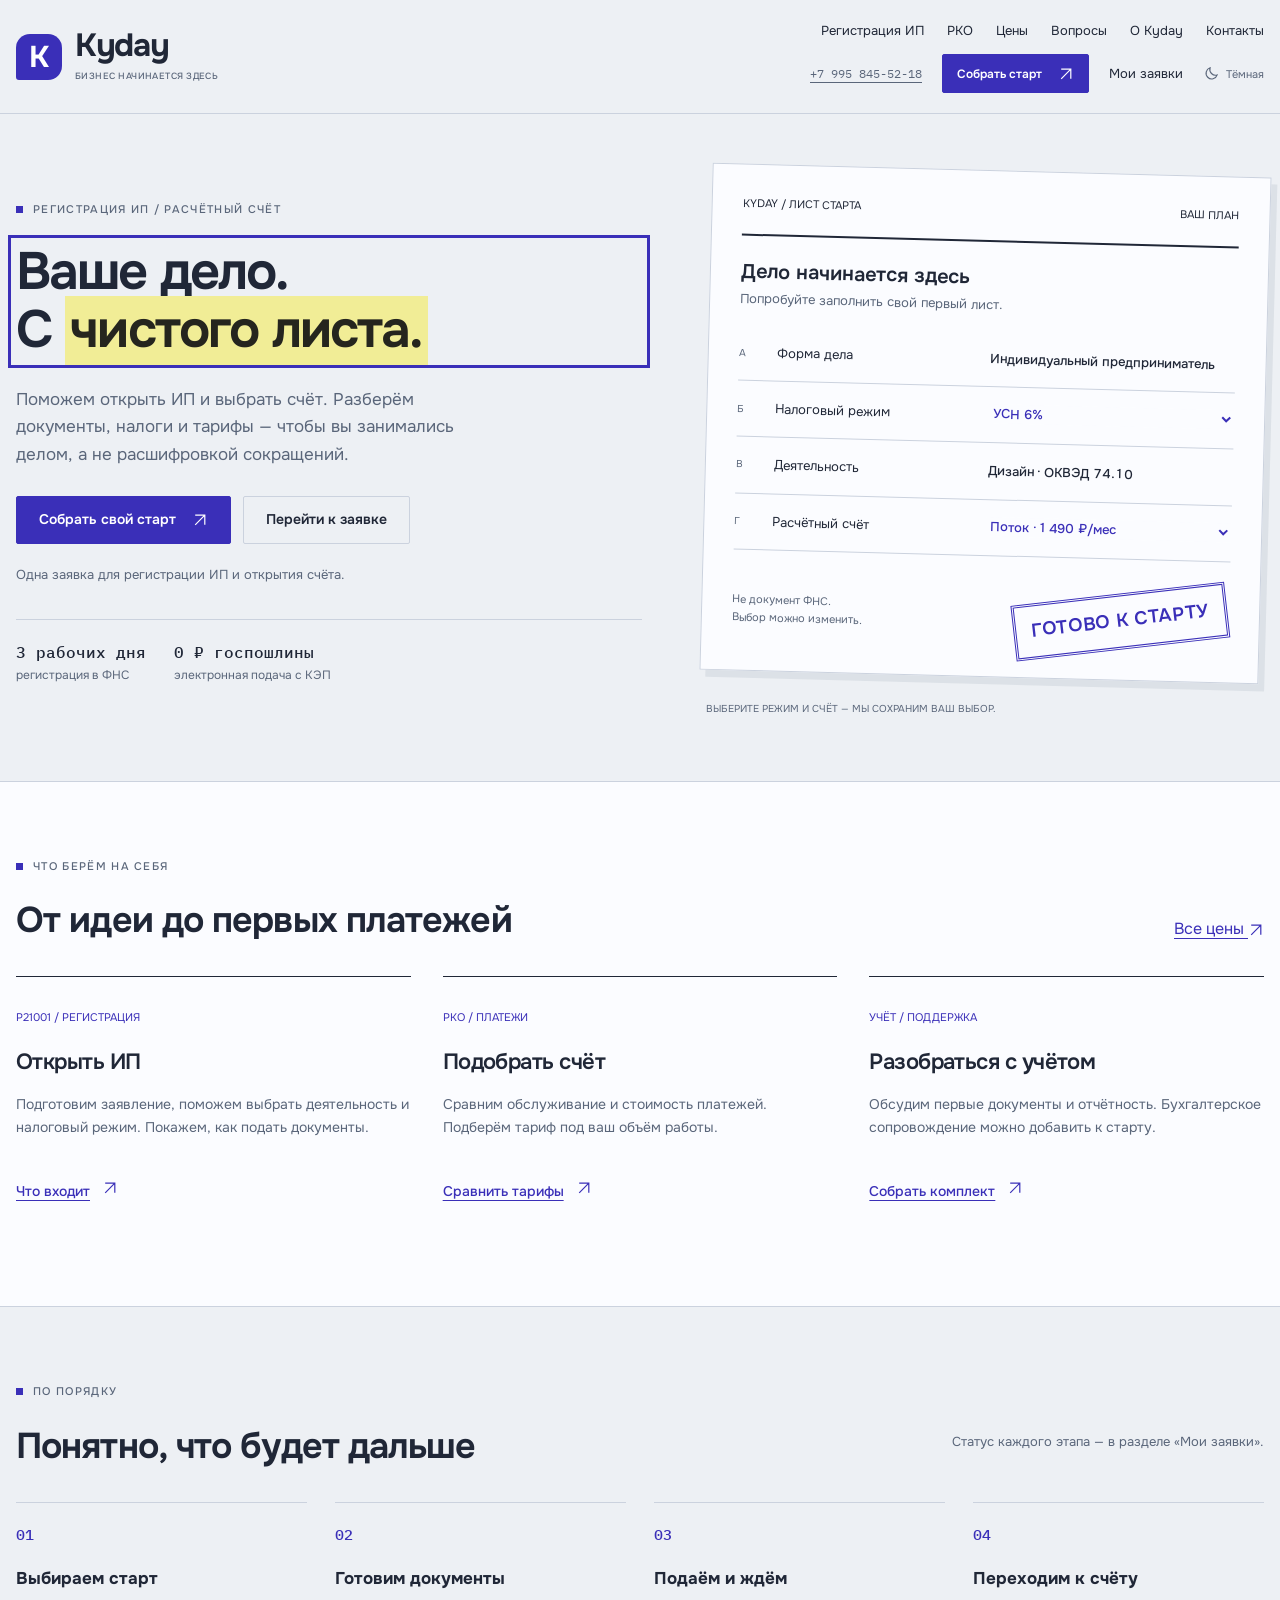
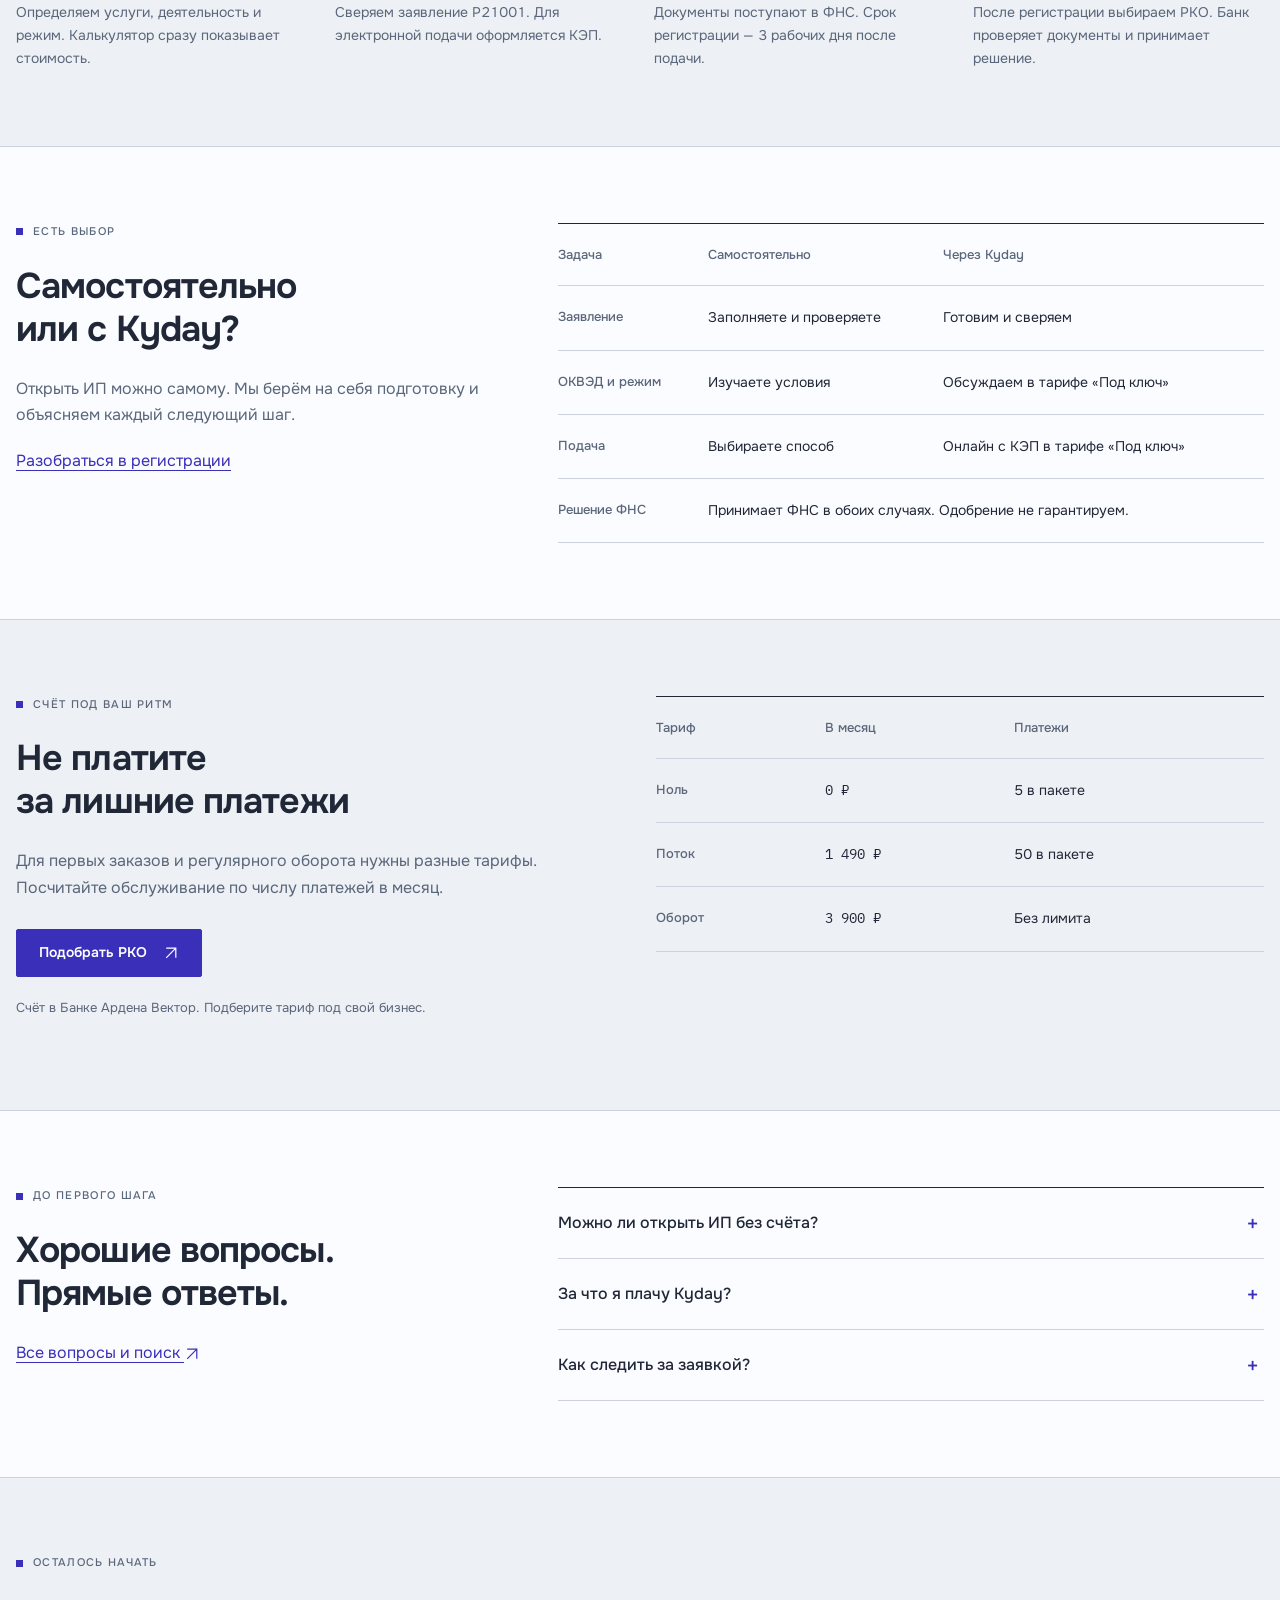
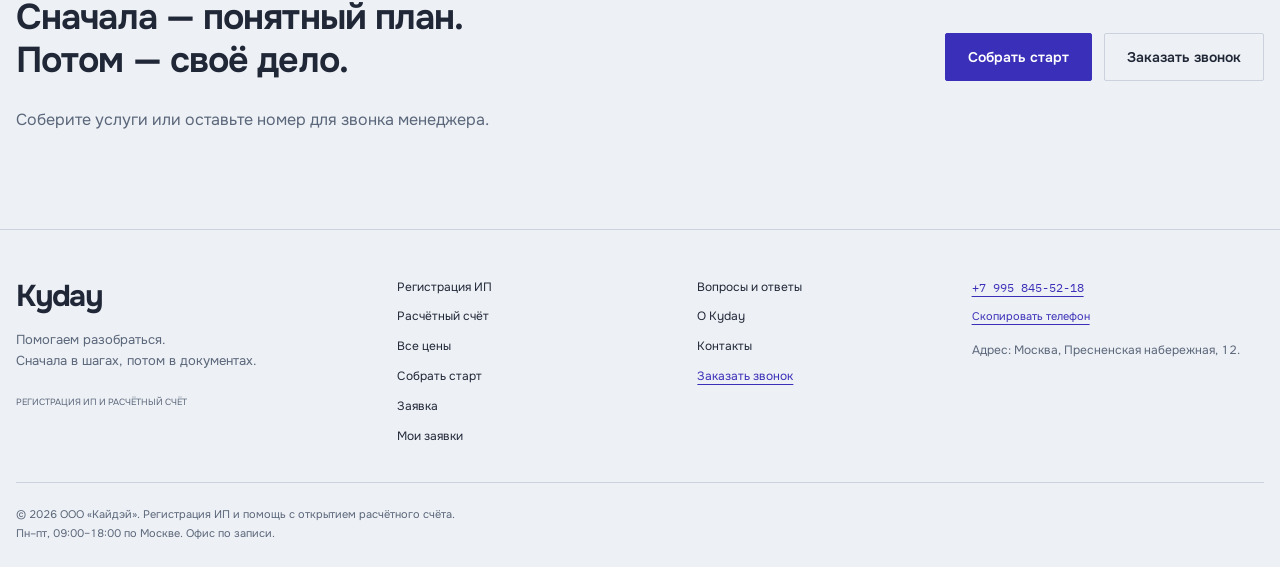
==== commit 61c519a6: "Ребрендинг в Kyday, новые контакты Co-Authored-By: Claude Opus 5.5 <noreply@anthropic.com>" ====
--- a/docs/index.html
+++ b/docs/index.html
@@ -1,16 +1,22 @@
 <!doctype html>
+<html lang="ru"><head>
 <meta charset="utf-8">
-<title>Бюро Кудайбердина</title>
+<title>Kyday — регистрация ИП и расчётный счёт</title>
+<meta name="description" content="Онлайн-регистрация ИП и помощь с открытием расчётного счёта. Выберите услуги Kyday, узнайте стоимость и отслеживайте заявку.">
+<meta property="og:title" content="Kyday — регистрация ИП и расчётный счёт">
+<meta property="og:description" content="Начните своё дело с понятного плана. Документы, регистрация и расчётный счёт — с поддержкой Kyday.">
+<meta property="og:type" content="website">
+<link rel="icon" href="data:image/svg+xml,%3Csvg xmlns='http://www.w3.org/2000/svg' viewBox='0 0 64 64'%3E%3Crect width='64' height='64' rx='16' fill='%233a2fb8'/%3E%3Cpath d='M20 15v34m24-34L20 33l25 16' fill='none' stroke='white' stroke-width='7' stroke-linejoin='round'/%3E%3C/svg%3E">
 <meta name="viewport" content="width=device-width, initial-scale=1, viewport-fit=cover">
 <meta name="claude:viewport-fit-sides" content="cover">
-<link rel="stylesheet" href="https://fonts.googleapis.com/css2?family=Golos+Text:wght@400;500;600;700&amp;family=JetBrains+Mono:wght@400;500;600&amp;family=Unbounded:wght@500;600;700&amp;display=swap">
+<link rel="stylesheet" href="https://fonts.googleapis.com/css2?family=Onest:wght@400;500;600;650;700&amp;family=IBM+Plex+Mono:wght@400;500;600&amp;display=swap">
 <style>
 :root {
   color-scheme: light;
   --bg: #edf0f4; --surface: #fbfcff; --fg: #202737; --muted: #5a667a; --line: #cbd2de;
   --accent: #3a2fb8; --accent-fg: #ffffff; --mark: #f1ed96; --ok: #28634c; --warn: #994021;
   --mark-fg: #25251e; --overlay: #141928b8; --shadow: #24325514; --clear: transparent;
-  --font-display: 'Unbounded', 'Arial', sans-serif; --font-body: 'Golos Text', 'Arial', sans-serif; --font-mono: 'JetBrains Mono', 'Consolas', monospace;
+  --font-display: 'Onest', 'Arial', sans-serif; --font-body: 'Onest', 'Arial', sans-serif; --font-mono: 'IBM Plex Mono', 'Consolas', monospace;
 }
 @media (prefers-color-scheme: dark) {
   :root:not([data-theme="light"]) {
@@ -51,14 +57,14 @@
 .band { padding-block: 76px; border-bottom: 1px solid var(--line); }
 .band-surface { background: var(--surface); }
 .band-compact { padding-block: 42px; }
-.h1 { font: 500 clamp(30px, 3.75vw, 52px)/1.18 var(--font-display); letter-spacing: -.055em; }
-.h2 { font: 500 clamp(25px, 2.6vw, 35px)/1.25 var(--font-display); letter-spacing: -.045em; }
+.h1 { font: 650 clamp(34px, 4.1vw, 58px)/1.12 var(--font-display); letter-spacing: -.035em; }
+.h2 { font: 650 clamp(27px, 2.8vw, 40px)/1.2 var(--font-display); letter-spacing: -.025em; }
 .h3 { font: 600 22px/1.35 var(--font-body); letter-spacing: -.025em; }
 .lead { max-width: 680px; font-size: clamp(18px, 1.7vw, 21px); line-height: 1.6; }
 .muted { color: var(--muted); }
 .small { font-size: 13px; }
 .mono { font-family: var(--font-mono); }
-.eyebrow { display: flex; align-items: center; gap: 10px; margin-bottom: 24px; color: var(--muted); font: 500 11px/1.6 var(--font-mono); letter-spacing: .12em; text-transform: uppercase; }
+.eyebrow { display: flex; align-items: center; gap: 10px; margin-bottom: 24px; color: var(--muted); font: 500 11px/1.6 var(--font-body); letter-spacing: .12em; text-transform: uppercase; }
 .eyebrow::before { content: ''; width: 7px; height: 7px; background: var(--accent); flex-shrink: 0; }
 .section-head { display: flex; justify-content: space-between; align-items: end; gap: 24px; margin-bottom: 34px; }
 .section-head .h2 { max-width: 750px; margin-bottom: 0; }
@@ -94,16 +100,16 @@
 .table td { font-size: 14px; }
 .table .mono { white-space: nowrap; }
 .table-wide { min-width: 650px; }
-.pill { display: inline-flex; align-items: center; min-height: 25px; padding: 3px 8px; border: 1px solid var(--line); font: 11px/1.5 var(--font-mono); }
+.pill { display: inline-flex; align-items: center; min-height: 25px; padding: 3px 8px; border: 1px solid var(--line); font: 11px/1.5 var(--font-body); }
 .pill-ok { color: var(--ok); border-color: var(--ok); }
 .pill-warn { color: var(--warn); border-color: var(--warn); }
-.stamp { display: inline-block; max-width: 100%; padding: 12px 15px; border: 3px double var(--accent); color: var(--accent); font: 600 clamp(13px, 1.45vw, 20px)/1.4 var(--font-mono); text-align: center; letter-spacing: .04em; transform: rotate(-8deg); }
+.stamp { display: inline-block; max-width: 100%; padding: 12px 15px; border: 3px double var(--accent); color: var(--accent); font: 600 clamp(13px, 1.45vw, 20px)/1.4 var(--font-body); text-align: center; letter-spacing: .04em; transform: rotate(-8deg); }
 .stamp small { display: block; font-size: 10px; letter-spacing: .22em; margin-top: 4px; }
 .sheet { position: relative; padding: 30px; border: 1px solid var(--line); background: var(--surface); box-shadow: 6px 7px 0 var(--shadow); min-width: 0; }
 .sheet-row { display: grid; grid-template-columns: 28px minmax(80px, 1fr) minmax(90px, 1.2fr); gap: 10px; padding: 17px 0; border-bottom: 1px solid var(--line); font-size: 13px; align-items: start; }
-.sheet-row > :first-child { color: var(--muted); font-family: var(--font-mono); font-size: 10px; padding-top: 3px; }
+.sheet-row > :first-child { color: var(--muted); font-family: var(--font-body); font-size: 10px; padding-top: 3px; }
 .sheet-row > :last-child { font-weight: 500; }
-.sheet-head { display: flex; justify-content: space-between; gap: 16px; padding-bottom: 22px; border-bottom: 2px solid var(--fg); font: 11px/1.5 var(--font-mono); }
+.sheet-head { display: flex; justify-content: space-between; gap: 16px; padding-bottom: 22px; border-bottom: 2px solid var(--fg); font: 11px/1.5 var(--font-body); }
 .sheet-title { margin: 22px 0 2px; font: 600 20px/1.4 var(--font-body); }
 .sheet-foot { margin-top: 26px; display: flex; justify-content: space-between; gap: 12px; align-items: center; }
 .sheet-foot > p { max-width: 150px; margin: 0; font-size: 11px; color: var(--muted); }
@@ -111,8 +117,6 @@
 .header-inner { display: flex; align-items: center; justify-content: space-between; gap: 32px; padding-block: 20px; }
 .brand { display: flex; gap: 13px; align-items: center; color: var(--fg); text-decoration: none; flex-shrink: 0; }
 .brand:hover { text-decoration: none; }
-.brand-seal { display: flex; align-items: center; justify-content: center; flex-direction: column; width: 52px; height: 52px; border: 3px double var(--accent); color: var(--accent); transform: rotate(-8deg); font: 600 23px/1 var(--font-mono); }
-.brand-seal span { margin-top: 3px; font-size: 8px; letter-spacing: .2em; }
 .brand-name { font-size: 17px; font-weight: 600; line-height: 1.25; letter-spacing: -.025em; }
 .brand-caption { display: block; margin-top: 7px; color: var(--muted); font: 8px/1.3 var(--font-mono); letter-spacing: .07em; }
 .header-menu { display: flex; flex-direction: column; align-items: flex-end; gap: 13px; }
@@ -136,10 +140,10 @@
 .hero-facts { display: flex; flex-wrap: wrap; gap: 28px; margin-top: 34px; padding-top: 22px; border-top: 1px solid var(--line); }
 .hero-facts div { font-size: 12px; color: var(--muted); }
 .hero-facts strong { display: block; color: var(--fg); font: 500 16px var(--font-mono); margin-bottom: 4px; }
-.hero-caption { margin-top: 22px; margin-bottom: 0; font: 10px/1.7 var(--font-mono); color: var(--muted); }
+.hero-caption { margin-top: 22px; margin-bottom: 0; font: 10px/1.7 var(--font-body); color: var(--muted); }
 .service-item { padding-block: 26px; border-top: 1px solid var(--fg); }
 .service-item .h3 { margin-top: 18px; }
-.service-code { font: 11px var(--font-mono); color: var(--accent); }
+.service-code { font: 11px var(--font-body); color: var(--accent); }
 .service-item p { color: var(--muted); font-size: 14px; min-height: 68px; }
 .service-link { display: inline-flex; gap: 12px; font-size: 14px; font-weight: 500; }
 .steps { list-style: none; counter-reset: steps; margin: 0; padding: 0; display: grid; grid-template-columns: repeat(4, minmax(0, 1fr)); gap: 28px; }
@@ -176,7 +180,7 @@
 .faq-item { border-bottom: 1px solid var(--line); }
 .faq-item summary { position: relative; cursor: pointer; list-style: none; padding: 23px 44px 23px 0; font-weight: 500; line-height: 1.5; }
 .faq-item summary::-webkit-details-marker { display: none; }
-.faq-item summary::after { content: '+'; position: absolute; right: 5px; top: 21px; color: var(--accent); font: 24px var(--font-mono); }
+.faq-item summary::after { content: '+'; position: absolute; right: 5px; top: 21px; color: var(--accent); font: 24px var(--font-body); }
 .faq-item[open] summary::after { content: '−'; }
 .faq-item > div { max-width: 840px; padding-bottom: 22px; color: var(--muted); font-size: 14px; }
 .faq-item > div p:last-child { margin: 0; }
@@ -186,8 +190,6 @@
 .cost-line { display: flex; align-items: center; justify-content: space-between; gap: 16px; border-top: 1px solid var(--line); padding: 16px 0; }
 .cost-line strong { font: 500 19px var(--font-mono); }
 .cost-line.is-best { color: var(--accent); }
-.founder-name { font: 500 clamp(30px, 4vw, 50px)/1.25 var(--font-display); letter-spacing: -.05em; }
-.founder-seal { display: flex; align-items: center; justify-content: center; aspect-ratio: 1; width: min(100%, 280px); margin: 25px auto; border: 3px double var(--accent); border-radius: 50%; color: var(--accent); transform: rotate(-12deg); font: 500 80px var(--font-mono); }
 .contacts-grid { display: grid; grid-template-columns: .9fr 1.1fr; gap: 90px; }
 .contact-block { padding-block: 24px; border-top: 1px solid var(--line); }
 .contact-block p { margin-bottom: 8px; }
@@ -203,7 +205,7 @@
 .footer-nav a { color: var(--fg); text-decoration: none; }
 .footer-nav a:hover { text-decoration: underline; }
 .footer-contacts .text-btn { font-size: 11px; margin-bottom: 6px; }
-.project-disclaimer { margin: 36px 0 0; padding-top: 22px; border-top: 1px solid var(--line); color: var(--muted); font-size: 11px; line-height: 1.7; }
+.footer-legal { margin: 36px 0 0; padding-top: 22px; border-top: 1px solid var(--line); color: var(--muted); font-size: 11px; line-height: 1.7; }
 .modal { position: fixed; inset: 0; z-index: 100; overflow: auto; padding: 32px max(16px, env(safe-area-inset-right, 0px)) 32px max(16px, env(safe-area-inset-left, 0px)); display: grid; place-items: center; }
 .modal-backdrop { position: fixed; inset: 0; background: var(--overlay); }
 .modal-panel { position: relative; width: min(100%, 530px); padding: 38px; border: 1px solid var(--line); background: var(--bg); }
@@ -215,8 +217,7 @@
 @media (min-width: 1500px) { .header-menu { flex-direction: row; align-items: center; gap: 28px; } .main-nav { gap: 17px; } .header-phone { display: none; } }
 @media (max-width: 1000px) { .main-nav { gap: 14px; } .header-inner { gap: 20px; } .header-tools { gap: 14px; } .brand-name { font-size: 15px; } .hero-grid { gap: 30px; } .sheet { padding: 23px; } .split { gap: 40px; } .cta-row { align-items: flex-start; flex-direction: column; gap: 10px; } .contacts-grid { gap: 45px; } .footer-grid { grid-template-columns: repeat(2, minmax(0, 1fr)); gap: 32px; } }
 @media (max-width: 800px) {
-  .site-header .wrap { position: relative; } .header-inner { padding-block: 14px; } .brand-seal { width: 44px; height: 44px; font-size: 20px; }
-  .brand-name { font-size: 14px; } .brand-caption { font-size: 7px; margin-top: 5px; } .menu-toggle { display: inline-flex; }
+  .site-header .wrap { position: relative; } .header-inner { padding-block: 14px; }   .brand-name { font-size: 14px; } .brand-caption { font-size: 7px; margin-top: 5px; } .menu-toggle { display: inline-flex; }
   .header-menu { display: none; position: absolute; top: 100%; left: -16px; right: -16px; padding: 24px max(16px, env(safe-area-inset-right, 0px)) 24px max(16px, env(safe-area-inset-left, 0px)); background: var(--bg); border-bottom: 1px solid var(--line); align-items: stretch; max-height: 75dvh; overflow-y: auto; }
   .header-menu.is-open { display: flex; } .main-nav { flex-direction: column; gap: 0; } .main-nav a { padding: 10px 0; font-size: 15px; } .header-tools { flex-wrap: wrap; margin-top: 14px; gap: 18px; } .header-phone { width: 100%; }
   .hero-grid { grid-template-columns: 1fr; gap: 42px; } .hero-sheet { width: min(100%, 550px); margin-inline: auto; } .hero .lead { max-width: 600px; }
@@ -226,7 +227,7 @@
 }
 @media (max-width: 600px) {
   .grid-2, .grid-3 { grid-template-columns: 1fr; gap: 28px; } .service-item { padding-top: 20px; } .service-item p { min-height: 0; }
-  .hero .h1 { font-size: clamp(29px, 7.5vw, 42px); } .hero-sheet { transform: none; } .sheet { padding: 20px; }
+  .hero .h1 { font-size: clamp(34px, 9vw, 44px); } .hero-sheet { transform: none; } .sheet { padding: 20px; }
   .sheet-row { grid-template-columns: 22px minmax(70px, .85fr) minmax(90px, 1.15fr); gap: 7px; font-size: 12px; }
   .sheet-control { font-size: 12px; } .stamp { font-size: 12px; padding: 10px; } .sheet-foot > p { max-width: 100px; font-size: 10px; }
   .hero-facts { gap: 24px; } .hero-facts strong { font-size: 14px; } .hero-facts div { font-size: 11px; }
@@ -237,6 +238,15 @@
   .cta-row .actions { width: 100%; } .cta-row .actions .btn { flex: 1 1 auto; } .tabs { gap: 7px; } .tabs button { padding: 10px 12px; }
 }
 @media (prefers-reduced-motion: reduce) { *, *::before, *::after { animation: none !important; transition: none !important; scroll-behavior: auto !important; } }
+
+.brand-mark { display: grid; place-items: center; width: 46px; height: 46px; border-radius: 14px 14px 14px 3px; color: var(--accent-fg); background: var(--accent); font: 700 30px/1 var(--font-display); }
+.brand-name { font: 700 32px/1 var(--font-display); letter-spacing: -.04em; }
+.brand-caption { font: 500 9px/1.4 var(--font-body); letter-spacing: .05em; margin-top: 8px; }
+.footer-brand { font: 700 30px/1.2 var(--font-display); letter-spacing: -.04em; }
+.app-sheet-title, .app-stamp, .app-tab { font-family: var(--font-body); }
+.app-lookup { max-width: 620px; margin-top: 32px; }
+.app-lookup .app-actions { margin-top: 12px; }
+@media (max-width: 800px) { .brand-name { font-size: 28px; } .brand-caption { font-size: 8px; } }
 
 .app-calc-layout { display: grid; grid-template-columns: minmax(0, 1.05fr) minmax(0, 1fr); gap: clamp(24px, 5vw, 72px); align-items: start; margin-top: 36px; }
 .app-options, .app-preview, .app-panel, .app-order-wrap { min-width: 0; }
@@ -256,8 +266,8 @@
 .app-sheet { position: relative; padding: clamp(20px, 3vw, 36px); overflow-wrap: anywhere; }
 .app-sheet-head { display: flex; justify-content: space-between; align-items: start; flex-wrap: wrap; gap: 16px; padding-bottom: 20px; border-bottom: 2px solid var(--fg); margin-bottom: 14px; }
 .app-sheet-head p { margin: 0; }
-.app-sheet-title { font-family: var(--font-mono); font-size: 1.1rem; font-weight: 700; letter-spacing: .04em; }
-.app-sample { display: inline-block; color: var(--accent); border: 1px solid currentColor; font-family: var(--font-mono); font-size: .75rem; letter-spacing: .12em; padding: 5px 8px; }
+.app-sheet-title { font-family: var(--font-body); font-size: 1.1rem; font-weight: 700; letter-spacing: .04em; }
+.app-sample { display: inline-block; color: var(--accent); border: 1px solid currentColor; font-family: var(--font-body); font-size: .75rem; letter-spacing: .12em; padding: 5px 8px; }
 .app-sheet-row { display: grid; grid-template-columns: 2rem minmax(90px, .8fr) minmax(0, 1.2fr); align-items: baseline; gap: 10px; border-bottom: 1px solid var(--line); padding: 14px 0; font-size: .9rem; }
 .app-sheet-row > :first-child { font-family: var(--font-mono); color: var(--muted); font-size: .7rem; }
 .app-sheet-row > :nth-child(2) { color: var(--muted); }
@@ -286,7 +296,7 @@
 .app-review dt { color: var(--muted); }
 .app-success { max-width: 780px; }
 .app-stamp-space { min-height: 115px; display: flex; align-items: center; justify-content: flex-end; padding: 24px 4px 8px; }
-.app-stamp { display: inline-block; color: var(--accent); border: 3px double currentColor; padding: 12px; font-family: var(--font-mono); font-size: clamp(.8rem, 2vw, 1.2rem); font-weight: 700; transform: rotate(-7deg); text-align: center; max-width: 100%; }
+.app-stamp { display: inline-block; color: var(--accent); border: 3px double currentColor; padding: 12px; font-family: var(--font-body); font-size: clamp(.8rem, 2vw, 1.2rem); font-weight: 700; transform: rotate(-7deg); text-align: center; max-width: 100%; }
 .app-stamp small { display: block; font-size: .65rem; letter-spacing: .2em; padding-top: 5px; }
 .app-stamp-drop { animation: app-stamp-drop .65s cubic-bezier(.2,.7,.3,1) both; }
 @keyframes app-stamp-drop { from { opacity: 0; transform: translateY(-65px) scale(1.4) rotate(-16deg); } 75% { opacity: 1; transform: translateY(4px) scale(.98) rotate(-7deg); } to { opacity: 1; transform: translateY(0) scale(1) rotate(-7deg); } }
@@ -351,22 +361,22 @@
 @media (prefers-reduced-motion: reduce) { .app-stamp-drop { animation: none; } }
 
 </style>
+</head><body>
 <div id="page-shell">
   <header class="site-header">
     <div class="wrap header-inner">
-      <a class="brand" href="#home" aria-label="Бюро Кудайбердина — главная">
-        <span class="brand-seal" aria-hidden="true">БК<span>БЮРО</span></span>
-        <span class="brand-name">Бюро<br>Кудайбердина<span class="brand-caption">ДЕЛО НАЧИНАЕТСЯ С ЛИСТА</span></span>
+      <a class="brand" href="#home" aria-label="Kyday — главная">
+        <span class="brand-mark" aria-hidden="true">K</span><span class="brand-name">Kyday<span class="brand-caption">БИЗНЕС НАЧИНАЕТСЯ ЗДЕСЬ</span></span>
       </a>
       <button class="icon-btn menu-toggle" id="menu-toggle" type="button" aria-expanded="false" aria-controls="header-menu" aria-label="Открыть меню"><svg viewBox="0 0 24 24" width="22" height="22" fill="none" stroke="currentColor" stroke-width="1.6" aria-hidden="true"><path d="M3 6h18M3 12h18M3 18h18"/></svg></button>
       <div class="header-menu" id="header-menu">
         <nav class="main-nav" aria-label="Основная навигация" data-nav>
-          <a href="#ip">Регистрация ИП</a><a href="#rko">РКО</a><a href="#prices">Цены</a><a href="#faq">Вопросы</a><a href="#about">О бюро</a><a href="#contacts">Контакты</a>
+          <a href="#ip">Регистрация ИП</a><a href="#rko">РКО</a><a href="#prices">Цены</a><a href="#faq">Вопросы</a><a href="#about">О Kyday</a><a href="#contacts">Контакты</a>
         </nav>
         <div class="header-tools">
-          <span class="header-phone mono">+7 (000) 000-00-00</span>
+          <a class="header-phone mono" href="tel:+79958455218">+7 995 845-52-18</a>
           <a class="btn btn-primary btn-small" href="#calc">Собрать старт <svg width="16" height="16" viewBox="0 0 20 20" fill="none" stroke="currentColor" stroke-width="1.5" aria-hidden="true"><path d="M4 16 16 4M4 4h12v12"/></svg></a>
-          <a class="cabinet-link" href="#cabinet">Кабинет</a>
+          <a class="cabinet-link" href="#cabinet">Мои заявки</a>
           <button class="theme-toggle" id="theme-toggle" type="button" aria-pressed="false" aria-label="Включить тёмную тему"><svg width="17" height="17" viewBox="0 0 24 24" fill="none" stroke="currentColor" stroke-width="1.6" aria-hidden="true"><path d="M20 14a8 8 0 0 1-10-10 8 8 0 1 0 10 10Z"/></svg><span data-theme-label>Тёмная</span></button>
         </div>
       </div>
@@ -381,20 +391,20 @@
         <h1 class="h1">Ваше дело.<br>С <mark>чистого листа.</mark></h1>
         <p class="lead">Поможем открыть ИП и выбрать счёт. Разберём документы, налоги и тарифы — чтобы вы занимались делом, а не расшифровкой сокращений.</p>
         <div class="actions"><a class="btn btn-primary" href="#calc">Собрать свой старт <svg width="16" height="16" viewBox="0 0 20 20" fill="none" stroke="currentColor" stroke-width="1.5" aria-hidden="true"><path d="M4 16 16 4M4 4h12v12"/></svg></a><a class="btn btn-ghost" href="#order">Перейти к заявке</a></div>
-        <p class="small muted">Без регистрации на сайте. Все действия — демонстрация.</p>
+        <p class="small muted">Одна заявка для регистрации ИП и открытия счёта.</p>
         <div class="hero-facts"><div><strong>3 рабочих дня</strong>регистрация в ФНС</div><div><strong>0 ₽ госпошлины</strong>электронная подача с КЭП</div></div>
       </div>
       <div>
         <div class="sheet hero-sheet">
-          <div class="sheet-head"><span>БК / ЛИСТ СТАРТА</span><span>ОБРАЗЕЦ</span></div>
+          <div class="sheet-head"><span>KYDAY / ЛИСТ СТАРТА</span><span>ВАШ ПЛАН</span></div>
           <p class="sheet-title">Дело начинается здесь</p><p class="small muted">Попробуйте заполнить свой первый лист.</p>
           <div class="sheet-row"><span>А</span><span>Форма дела</span><span>Индивидуальный предприниматель</span></div>
           <div class="sheet-row"><span>Б</span><label class="sheet-control-label" for="home-tax">Налоговый режим</label><select class="sheet-control" id="home-tax"><option value="usn6">УСН 6%</option><option value="usn15">УСН 15%</option><option value="patent">Патент</option><option value="ausn">АУСН</option><option value="npd">НПД</option></select></div>
           <div class="sheet-row"><span>В</span><span>Деятельность</span><span>Дизайн · ОКВЭД 74.10</span></div>
           <div class="sheet-row"><span>Г</span><label class="sheet-control-label" for="home-account">Расчётный счёт</label><select class="sheet-control" id="home-account" data-rko-options></select></div>
-          <div class="sheet-foot"><p>Не документ ФНС.<br>Выбор можно изменить.</p><span class="stamp" id="home-stamp">ЗАРЕГИСТРИРОВАНО<small>ОБРАЗЕЦ</small></span></div>
+          <div class="sheet-foot"><p>Не документ ФНС.<br>Выбор можно изменить.</p><span class="stamp" id="home-stamp">ГОТОВО К СТАРТУ</span></div>
         </div>
-        <p class="hero-caption" id="home-sheet-status" aria-live="polite">ЛИСТ ЖИВОЙ: ВЫБЕРИТЕ РЕЖИМ И СЧЁТ. ЭТО ДЕМО.</p>
+        <p class="hero-caption" id="home-sheet-status" aria-live="polite">ВЫБЕРИТЕ РЕЖИМ И СЧЁТ — МЫ СОХРАНИМ ВАШ ВЫБОР.</p>
       </div>
     </div>
   </div>
@@ -407,108 +417,109 @@
     </div>
   </div></div>
   <div class="band"><div class="wrap">
-    <div class="section-head"><div><p class="eyebrow">ПО ПОРЯДКУ</p><h2 class="h2">Понятно, что будет дальше</h2></div><p class="small muted">На сайте можно пройти демо-путь целиком.</p></div>
+    <div class="section-head"><div><p class="eyebrow">ПО ПОРЯДКУ</p><h2 class="h2">Понятно, что будет дальше</h2></div><p class="small muted">Статус каждого этапа — в разделе «Мои заявки».</p></div>
     <ol class="steps"><li><h3>Выбираем старт</h3><p>Определяем услуги, деятельность и режим. Калькулятор сразу показывает стоимость.</p></li><li><h3>Готовим документы</h3><p>Сверяем заявление Р21001. Для электронной подачи оформляется КЭП.</p></li><li><h3>Подаём и ждём</h3><p>Документы поступают в ФНС. Срок регистрации — 3 рабочих дня после подачи.</p></li><li><h3>Переходим к счёту</h3><p>После регистрации выбираем РКО. Банк проверяет документы и принимает решение.</p></li></ol>
   </div></div>
   <div class="band band-surface"><div class="wrap split">
-    <div><p class="eyebrow">ЕСТЬ ВЫБОР</p><h2 class="h2">Самостоятельно<br>или с бюро?</h2><p class="muted">Открыть ИП можно самому. Мы берём на себя подготовку и объясняем каждый следующий шаг.</p><a href="#ip">Разобраться в регистрации</a></div>
-    <div class="table-wrap" tabindex="0" role="region" aria-label="Сравнение самостоятельной регистрации и помощи бюро"><table class="table"><thead><tr><th scope="col">Задача</th><th scope="col">Самостоятельно</th><th scope="col">Через бюро</th></tr></thead><tbody><tr><th scope="row">Заявление</th><td>Заполняете и проверяете</td><td>Готовим и сверяем</td></tr><tr><th scope="row">ОКВЭД и режим</th><td>Изучаете условия</td><td>Обсуждаем в тарифе «Под ключ»</td></tr><tr><th scope="row">Подача</th><td>Выбираете способ</td><td>Онлайн с КЭП в тарифе «Под ключ»</td></tr><tr><th scope="row">Решение ФНС</th><td colspan="2">Принимает ФНС в обоих случаях. Одобрение не гарантируем.</td></tr></tbody></table></div>
+    <div><p class="eyebrow">ЕСТЬ ВЫБОР</p><h2 class="h2">Самостоятельно<br>или с Kyday?</h2><p class="muted">Открыть ИП можно самому. Мы берём на себя подготовку и объясняем каждый следующий шаг.</p><a href="#ip">Разобраться в регистрации</a></div>
+    <div class="table-wrap" tabindex="0" role="region" aria-label="Сравнение самостоятельной регистрации и помощи Kyday"><table class="table"><thead><tr><th scope="col">Задача</th><th scope="col">Самостоятельно</th><th scope="col">Через Kyday</th></tr></thead><tbody><tr><th scope="row">Заявление</th><td>Заполняете и проверяете</td><td>Готовим и сверяем</td></tr><tr><th scope="row">ОКВЭД и режим</th><td>Изучаете условия</td><td>Обсуждаем в тарифе «Под ключ»</td></tr><tr><th scope="row">Подача</th><td>Выбираете способ</td><td>Онлайн с КЭП в тарифе «Под ключ»</td></tr><tr><th scope="row">Решение ФНС</th><td colspan="2">Принимает ФНС в обоих случаях. Одобрение не гарантируем.</td></tr></tbody></table></div>
   </div></div>
   <div class="band"><div class="wrap grid-2">
-    <div><p class="eyebrow">СЧЁТ ПОД ВАШ РИТМ</p><h2 class="h2">Не платите<br>за лишние платежи</h2><p class="muted">Для первых заказов и регулярного оборота нужны разные тарифы. Посчитайте обслуживание по числу платежей в месяц.</p><div class="actions"><a class="btn btn-primary" href="#rko">Подобрать РКО <svg width="16" height="16" viewBox="0 0 20 20" fill="none" stroke="currentColor" stroke-width="1.5" aria-hidden="true"><path d="M4 16 16 4M4 4h12v12"/></svg></a></div><p class="small muted">Банк-партнёр бюро — вымышленный. Тарифы учебные.</p></div>
+    <div><p class="eyebrow">СЧЁТ ПОД ВАШ РИТМ</p><h2 class="h2">Не платите<br>за лишние платежи</h2><p class="muted">Для первых заказов и регулярного оборота нужны разные тарифы. Посчитайте обслуживание по числу платежей в месяц.</p><div class="actions"><a class="btn btn-primary" href="#rko">Подобрать РКО <svg width="16" height="16" viewBox="0 0 20 20" fill="none" stroke="currentColor" stroke-width="1.5" aria-hidden="true"><path d="M4 16 16 4M4 4h12v12"/></svg></a></div><p class="small muted">Счёт в Банке Ардена Вектор. Подберите тариф под свой бизнес.</p></div>
     <div class="table-wrap" tabindex="0" role="region" aria-label="Краткое сравнение тарифов РКО"><table class="table"><thead><tr><th scope="col">Тариф</th><th scope="col">В месяц</th><th scope="col">Платежи</th></tr></thead><tbody data-home-rko></tbody></table></div>
   </div></div>
   <div class="band band-surface"><div class="wrap split">
     <div><p class="eyebrow">ДО ПЕРВОГО ШАГА</p><h2 class="h2">Хорошие вопросы.<br>Прямые ответы.</h2><a href="#faq">Все вопросы и поиск <svg width="16" height="16" viewBox="0 0 20 20" fill="none" stroke="currentColor" stroke-width="1.5" aria-hidden="true"><path d="M4 16 16 4M4 4h12v12"/></svg></a></div>
     <div class="faq-list">
       <details class="faq-item"><summary>Можно ли открыть ИП без счёта?</summary><div><p>Регистрация ИП и открытие счёта — разные шаги. Счёт подбираем отдельно под способы расчёта с клиентами.</p></div></details>
-      <details class="faq-item"><summary>За что я плачу бюро?</summary><div><p>За подготовку и проверку документов, а в расширенных тарифах — за подбор режима, ОКВЭД и помощь с электронной подачей. Состав каждого тарифа открыт в разделе цен.</p><a href="#prices">Посмотреть состав тарифов</a></div></details>
-      <details class="faq-item"><summary>Это настоящий сервис?</summary><div><p>Это учебный проект Рустема Кудайбердина. Организация вымышленная. Заявки, счёт и кабинет работают только как демонстрация; данные никуда не отправляются.</p></div></details>
+      <details class="faq-item"><summary>За что я плачу Kyday?</summary><div><p>За подготовку и проверку документов, а в расширенных тарифах — за подбор режима, ОКВЭД и помощь с электронной подачей. Состав каждого тарифа открыт в разделе цен.</p><a href="#prices">Посмотреть состав тарифов</a></div></details>
+      <details class="faq-item"><summary>Как следить за заявкой?</summary><div><p>Откройте «Мои заявки» и укажите номер KD-2026-XXXX. Там собраны этапы регистрации, документы и сообщения по вашему обращению.</p></div></details>
     </div>
   </div></div>
-  <div class="band"><div class="wrap cta-row"><div><p class="eyebrow">ОСТАЛОСЬ НАЧАТЬ</p><h2 class="h2">Сначала — понятный план.<br>Потом — своё дело.</h2><p class="muted">Соберите услуги или проверьте демо-форму звонка.</p></div><div class="actions"><a class="btn btn-primary" href="#calc">Собрать старт</a><button class="btn btn-ghost" type="button" data-callback="Хочу разобраться со стартом">Заказать звонок</button></div></div></div>
+  <div class="band"><div class="wrap cta-row"><div><p class="eyebrow">ОСТАЛОСЬ НАЧАТЬ</p><h2 class="h2">Сначала — понятный план.<br>Потом — своё дело.</h2><p class="muted">Соберите услуги или оставьте номер для звонка менеджера.</p></div><div class="actions"><a class="btn btn-primary" href="#calc">Собрать старт</a><button class="btn btn-ghost" type="button" data-callback="Хочу разобраться со стартом">Заказать звонок</button></div></div></div>
 </section>
 
 <section class="view" data-view="ip" hidden>
   <div class="band page-intro"><div class="wrap"><p class="eyebrow">Р21001 / РЕГИСТРАЦИЯ ИП</p><h1 class="h1">Открыть ИП.<br>Не запутаться в бумагах.</h1><p class="lead">От заявления до электронной подачи. Выбирайте, какую часть пути пройти с нами.</p><div class="actions"><button class="btn btn-primary" type="button" data-scroll="ip-plans">Выбрать тариф</button><a class="btn btn-ghost" href="#calc">Собрать свой комплект</a></div></div></div>
-  <div class="band band-surface"><div class="wrap split"><div><p class="eyebrow">ЧТО ВХОДИТ</p><h2 class="h2">Заявление —<br>только начало</h2><p class="muted">Не обещаем одобрение за вас. Помогаем подготовиться и понимать, что происходит.</p></div><ul class="line-list"><li><strong>Подготовка Р21001</strong><p>Заполняем и проверяем заявление. На этом учебном сайте документы и паспортные данные не собираем.</p></li><li><strong>Деятельность и режим</strong><p>В тарифе «Под ключ» обсуждаем ОКВЭД и налоги под вашу работу.</p></li><li><strong>Подача онлайн</strong><p>В тарифах «Под ключ» предусмотрены КЭП и электронная подача в ФНС.</p></li><li><strong>После регистрации</strong><p>Объясняем следующий шаг: счёт и учёт. В расширенном тарифе — три месяца сопровождения бухгалтером.</p></li></ul></div></div>
-  <div class="band" id="ip-plans"><div class="wrap"><div class="section-head"><div><p class="eyebrow">ОБЪЁМ ПОМОЩИ</p><h2 class="h2">Три способа начать</h2></div><p class="small muted">Разовая стоимость услуг бюро.<br>Госпошлина считается отдельно.</p></div><div class="grid-3" data-reg-plans></div><p class="small muted" style="margin-top:28px">При электронной подаче с КЭП госпошлина — 0 ₽, на бумаге — 800 ₽. Срок регистрации — 3 рабочих дня после подачи в ФНС. Все тарифы здесь учебные.</p></div></div>
-  <div class="band band-surface"><div class="wrap grid-2"><div><p class="eyebrow">ДОКУМЕНТЫ</p><h2 class="h2">Что готовят<br>для подачи</h2><p class="muted">Здесь — список для знакомства с процессом. Загружать документы на сайт не нужно.</p><ul class="line-list"><li><strong>Заявление Р21001</strong><p>Основная форма для регистрации индивидуального предпринимателя.</p></li><li><strong>Документ, удостоверяющий личность</strong><p>Нужен для подготовки реального пакета. В демо его данные не запрашиваем.</p></li><li><strong>Способ подписания и подачи</strong><p>Для электронной подачи — КЭП. При бумажной подаче учитывается госпошлина.</p></li><li><strong>Выбор налогового режима</strong><p>Условия и необходимые уведомления зависят от выбранного варианта.</p></li></ul></div><div><p class="eyebrow">ФОРМА ДЕЛА</p><h2 class="h2">ИП или<br>самозанятость?</h2><p>ИП — статус предпринимателя. Самозанятость обычно означает работу на НПД. Это разные понятия: ИП тоже может применять НПД, если соблюдает условия.</p><div class="callout"><h3 class="h3">Начните с того, как вы работаете</h3><p class="muted">Продаёте товары или оказываете услуги? Планируете сотрудников? Какие расходы и клиенты? Ответы помогут выбрать форму и режим.</p><button class="text-btn" type="button" data-callback="ИП или самозанятость">Обсудить выбор в демо-форме</button></div><p class="small muted" style="margin-top:20px">Регистрация ИП связана с обязанностями по учёту, налогам и взносам. Не выбирайте режим только по названию ставки.</p></div></div></div>
-  <div class="band"><div class="wrap"><p class="eyebrow">НАЛОГОВЫЕ РЕЖИМЫ</p><h2 class="h2">Один статус — разные условия</h2><p class="muted">Краткая карта вариантов для учебного сценария. Условия применения нужно проверять под конкретную деятельность.</p>
+  <div class="band band-surface"><div class="wrap split"><div><p class="eyebrow">ЧТО ВХОДИТ</p><h2 class="h2">Заявление —<br>только начало</h2><p class="muted">Не обещаем одобрение за вас. Помогаем подготовиться и понимать, что происходит.</p></div><ul class="line-list"><li><strong>Подготовка Р21001</strong><p>Заполняем и проверяем заявление. Менеджер уточнит состав пакета и порядок подготовки документов.</p></li><li><strong>Деятельность и режим</strong><p>В тарифе «Под ключ» обсуждаем ОКВЭД и налоги под вашу работу.</p></li><li><strong>Подача онлайн</strong><p>В тарифах «Под ключ» предусмотрены КЭП и электронная подача в ФНС.</p></li><li><strong>После регистрации</strong><p>Объясняем следующий шаг: счёт и учёт. В расширенном тарифе — три месяца сопровождения бухгалтером.</p></li></ul></div></div>
+  <div class="band" id="ip-plans"><div class="wrap"><div class="section-head"><div><p class="eyebrow">ОБЪЁМ ПОМОЩИ</p><h2 class="h2">Три способа начать</h2></div><p class="small muted">Разовая стоимость услуг Kyday.<br>Госпошлина считается отдельно.</p></div><div class="grid-3" data-reg-plans></div><p class="small muted" style="margin-top:28px">При электронной подаче с КЭП госпошлина — 0 ₽, на бумаге — 800 ₽. Срок регистрации — 3 рабочих дня после подачи в ФНС. Состав и стоимость услуг фиксируем перед началом работы.</p></div></div>
+  <div class="band band-surface"><div class="wrap grid-2"><div><p class="eyebrow">ДОКУМЕНТЫ</p><h2 class="h2">Что готовят<br>для подачи</h2><p class="muted">Здесь — список для знакомства с процессом. Загружать документы на сайт не нужно.</p><ul class="line-list"><li><strong>Заявление Р21001</strong><p>Основная форма для регистрации индивидуального предпринимателя.</p></li><li><strong>Документ, удостоверяющий личность</strong><p>Потребуется при подготовке пакета. Порядок проверки уточнит менеджер.</p></li><li><strong>Способ подписания и подачи</strong><p>Для электронной подачи — КЭП. При бумажной подаче учитывается госпошлина.</p></li><li><strong>Выбор налогового режима</strong><p>Условия и необходимые уведомления зависят от выбранного варианта.</p></li></ul></div><div><p class="eyebrow">ФОРМА ДЕЛА</p><h2 class="h2">ИП или<br>самозанятость?</h2><p>ИП — статус предпринимателя. Самозанятость обычно означает работу на НПД. Это разные понятия: ИП тоже может применять НПД, если соблюдает условия.</p><div class="callout"><h3 class="h3">Начните с того, как вы работаете</h3><p class="muted">Продаёте товары или оказываете услуги? Планируете сотрудников? Какие расходы и клиенты? Ответы помогут выбрать форму и режим.</p><button class="text-btn" type="button" data-callback="ИП или самозанятость">Обсудить выбор с менеджером</button></div><p class="small muted" style="margin-top:20px">Регистрация ИП связана с обязанностями по учёту, налогам и взносам. Не выбирайте режим только по названию ставки.</p></div></div></div>
+  <div class="band"><div class="wrap"><p class="eyebrow">НАЛОГОВЫЕ РЕЖИМЫ</p><h2 class="h2">Один статус — разные условия</h2><p class="muted">Краткая карта доступных вариантов. Условия применения нужно проверять под конкретную деятельность.</p>
     <div class="tabs" role="tablist" aria-label="Налоговые режимы"><button type="button" role="tab" id="tax-tab-usn6" aria-selected="true" aria-controls="tax-panel-usn6" data-tax-tab="usn6">УСН 6%</button><button type="button" role="tab" id="tax-tab-usn15" aria-selected="false" aria-controls="tax-panel-usn15" tabindex="-1" data-tax-tab="usn15">УСН 15%</button><button type="button" role="tab" id="tax-tab-patent" aria-selected="false" aria-controls="tax-panel-patent" tabindex="-1" data-tax-tab="patent">Патент</button><button type="button" role="tab" id="tax-tab-ausn" aria-selected="false" aria-controls="tax-panel-ausn" tabindex="-1" data-tax-tab="ausn">АУСН</button><button type="button" role="tab" id="tax-tab-npd" aria-selected="false" aria-controls="tax-panel-npd" tabindex="-1" data-tax-tab="npd">НПД</button></div>
-    <div class="tax-panel" role="tabpanel" id="tax-panel-usn6" aria-labelledby="tax-tab-usn6" tabindex="0"><h3 class="h3">УСН «Доходы»</h3><p>Налог считают с доходов. В учебном расчёте используем ставку 6%. Вариант для обсуждения, если подтверждённых расходов немного.</p><button class="text-btn" type="button" data-tax-choose="usn6">Выбрать УСН 6% и собрать старт</button></div>
-    <div class="tax-panel" role="tabpanel" id="tax-panel-usn15" aria-labelledby="tax-tab-usn15" tabindex="0" hidden><h3 class="h3">УСН «Доходы минус расходы»</h3><p>Учитывают разницу между доходами и подтверждёнными расходами. В учебном сценарии ставка — 15%. Сравнивать варианты лучше на своих доходах и затратах.</p><button class="text-btn" type="button" data-tax-choose="usn15">Выбрать УСН 15% и собрать старт</button></div>
+    <div class="tax-panel" role="tabpanel" id="tax-panel-usn6" aria-labelledby="tax-tab-usn6" tabindex="0"><h3 class="h3">УСН «Доходы»</h3><p>Налог считают с доходов. Базовая ставка — 6%; условия уточняем для вашего региона. Вариант для обсуждения, если подтверждённых расходов немного.</p><button class="text-btn" type="button" data-tax-choose="usn6">Выбрать УСН 6% и собрать старт</button></div>
+    <div class="tax-panel" role="tabpanel" id="tax-panel-usn15" aria-labelledby="tax-tab-usn15" tabindex="0" hidden><h3 class="h3">УСН «Доходы минус расходы»</h3><p>Учитывают разницу между доходами и подтверждёнными расходами. Базовая ставка — 15%; условия уточняем для вашего региона. Сравнивать варианты лучше на своих доходах и затратах.</p><button class="text-btn" type="button" data-tax-choose="usn15">Выбрать УСН 15% и собрать старт</button></div>
     <div class="tax-panel" role="tabpanel" id="tax-panel-patent" aria-labelledby="tax-tab-patent" tabindex="0" hidden><h3 class="h3">Патент</h3><p>Подходит для определённых видов деятельности. Возможность применения и стоимость зависят от региона и условий работы.</p><button class="text-btn" type="button" data-tax-choose="patent">Выбрать патент и собрать старт</button></div>
     <div class="tax-panel" role="tabpanel" id="tax-panel-ausn" aria-labelledby="tax-tab-ausn" tabindex="0" hidden><h3 class="h3">Автоматизированная УСН</h3><p>Режим с автоматизированным расчётом налога. Перед выбором проверяют доступность режима и требования к работе со счётом и учётом.</p><button class="text-btn" type="button" data-tax-choose="ausn">Выбрать АУСН и собрать старт</button></div>
     <div class="tax-panel" role="tabpanel" id="tax-panel-npd" aria-labelledby="tax-tab-npd" tabindex="0" hidden><h3 class="h3">Налог на профессиональный доход</h3><p>Вариант для самостоятельной работы при соблюдении условий НПД. Нужно проверить ограничения по деятельности и организации работы.</p><button class="text-btn" type="button" data-tax-choose="npd">Выбрать НПД и собрать старт</button></div>
   </div></div>
-  <div class="band band-surface"><div class="wrap split"><div><p class="eyebrow">ПРОВЕРКА ДО ПОДАЧИ</p><h2 class="h2">Из-за чего можно<br>получить отказ</h2><p class="muted">Проверка снижает риск технических ошибок, но решение о регистрации принимает ФНС.</p></div><ul class="line-list"><li><strong>Ошибки в заявлении</strong><p>Опечатки, несовпадение сведений и неверное заполнение полей.</p></li><li><strong>Неполный пакет или неверная подпись</strong><p>Состав документов и способ подписания должны соответствовать способу подачи.</p></li><li><strong>Есть препятствия к регистрации</strong><p>Например, действующий статус ИП или установленные ограничения. Такие ситуации разбирают отдельно.</p></li></ul></div></div>
+  <div class="band band-surface"><div class="wrap split"><div><p class="eyebrow">ПРОВЕРКА ДО ПОДАЧИ</p><h2 class="h2">Из-за чего можно<br>получить отказ</h2><p class="muted">Проверка снижает риск технических ошибок, но решение о регистрации принимает ФНС.</p></div><ul class="line-list"><li><strong>Ошибки в заявлении</strong><p>Опечатки, несовпадение сведений и неверное заполнение полей.</p></li><li><strong>Неполный пакет или неверная подпись</strong><p>Состав документов и способ подписания должны соответствовать способу подачи.</p></li><li><strong>Есть препятствия к регистрации</strong><p>действующий статус ИП или установленные ограничения. Такие ситуации разбирают отдельно.</p></li></ul></div></div>
   <div class="band"><div class="wrap cta-row"><div><h2 class="h2">Пусть у старта будет план</h2><p class="muted">Регистрация, счёт и дополнительные услуги в одном расчёте.</p></div><div class="actions"><a class="btn btn-primary" href="#calc">Собрать старт</a><button class="btn btn-ghost" type="button" data-callback="Вопрос о регистрации ИП">Заказать звонок</button></div></div></div>
 </section>
 
 <section class="view" data-view="rko" hidden>
-  <div class="band page-intro"><div class="wrap"><p class="eyebrow">РКО / РАСЧЁТНЫЙ СЧЁТ</p><h1 class="h1">Счёт, который подходит<br>вашему делу.</h1><p class="lead">Сравните стоимость обслуживания и платежей. Все условия ниже — учебные тарифы вымышленного банка-партнёра бюро.</p><div class="actions"><button class="btn btn-primary" type="button" data-scroll="rko-calculator">Посчитать в месяц</button><a class="btn btn-ghost" href="#order">К демо-заявке</a></div></div></div>
+  <div class="band page-intro"><div class="wrap"><p class="eyebrow">РКО / РАСЧЁТНЫЙ СЧЁТ</p><h1 class="h1">Счёт, который подходит<br>вашему делу.</h1><p class="lead">Сравните стоимость обслуживания и платежей. Ниже — тарифы Банка Ардена Вектор для предпринимателей.</p><div class="actions"><button class="btn btn-primary" type="button" data-scroll="rko-calculator">Посчитать в месяц</button><a class="btn btn-ghost" href="#order">К заявке</a></div></div></div>
   <div class="band band-surface"><div class="wrap"><p class="eyebrow">ДЛЯ КОГО</p><h2 class="h2">У каждого дела свой ритм</h2><div class="grid-3"><article class="service-item"><h3 class="h3">Первые заказы</h3><p>Немного переводов и нерегулярная работа. Важно сравнить нулевую плату за обслуживание с ценой отдельных платежей.</p></article><article class="service-item"><h3 class="h3">Регулярные расчёты</h3><p>Оплата поставщикам и подрядчикам каждый месяц. Пакет платежей помогает заранее понимать расходы.</p></article><article class="service-item"><h3 class="h3">Активный оборот</h3><p>Много переводов и работа с валютными операциями. Важны лимиты и доступность валютного контроля.</p></article></div></div></div>
-  <div class="band"><div class="wrap"><div class="section-head"><div><p class="eyebrow">УЧЕБНЫЕ ТАРИФЫ</p><h2 class="h2">Три варианта счёта</h2></div><p class="small muted">Банк-партнёр бюро — вымышленный.<br>Настоящий счёт здесь не открывается.</p></div><div class="grid-3" data-rko-plans></div></div></div>
-  <div class="band band-surface"><div class="wrap"><p class="eyebrow">УСЛОВИЯ РЯДОМ</p><h2 class="h2">Сравните по строкам</h2><div class="table-wrap" tabindex="0" role="region" aria-label="Полное сравнение тарифов РКО"><table class="table table-wide" data-rko-comparison></table></div><p class="small muted" style="margin-top:20px">Условия переводов сверх указанных лимитов в учебном проекте не заданы. Калькулятор ниже считает только обслуживание и исходящие платежи.</p></div></div>
-  <div class="band" id="rko-calculator"><div class="wrap grid-2"><div><p class="eyebrow">ПРОСТАЯ АРИФМЕТИКА</p><h2 class="h2">Сколько выйдет<br>в месяц?</h2><p class="muted">Введите число исходящих платежей. Посчитаем абонентскую плату и платежи сверх пакета по каждому тарифу.</p><div class="field"><label for="rko-payments">Платежей в месяц</label><input id="rko-payments" type="number" min="0" max="100000" step="1" value="20" inputmode="numeric" aria-describedby="rko-payments-error"></div><p class="form-error" id="rko-payments-error" role="alert"></p><p class="small muted">Не учитываем вывод себе, налоги, валютные операции и дополнительные услуги. Это сравнение учебных тарифов.</p></div><div class="callout"><p class="eyebrow">ОБСЛУЖИВАНИЕ + ПЛАТЕЖИ</p><div class="calculator-output" id="rko-costs" aria-live="polite"></div><p class="small muted" id="rko-best"></p><button class="btn btn-primary" id="rko-select-best" type="button">Выбрать выгодный тариф</button></div></div></div>
+  <div class="band"><div class="wrap"><div class="section-head"><div><p class="eyebrow">ТАРИФЫ ДЛЯ БИЗНЕСА</p><h2 class="h2">Три варианта счёта</h2></div><p class="small muted">Банк Ардена Вектор.<br>Условия видны до подачи заявки.</p></div><div class="grid-3" data-rko-plans></div></div></div>
+  <div class="band band-surface"><div class="wrap"><p class="eyebrow">УСЛОВИЯ РЯДОМ</p><h2 class="h2">Сравните по строкам</h2><div class="table-wrap" tabindex="0" role="region" aria-label="Полное сравнение тарифов РКО"><table class="table table-wide" data-rko-comparison></table></div><p class="small muted" style="margin-top:20px">Условия переводов сверх указанных лимитов уточнит менеджер. Калькулятор ниже считает только обслуживание и исходящие платежи.</p></div></div>
+  <div class="band" id="rko-calculator"><div class="wrap grid-2"><div><p class="eyebrow">ПРОСТАЯ АРИФМЕТИКА</p><h2 class="h2">Сколько выйдет<br>в месяц?</h2><p class="muted">Введите число исходящих платежей. Посчитаем абонентскую плату и платежи сверх пакета по каждому тарифу.</p><div class="field"><label for="rko-payments">Платежей в месяц</label><input id="rko-payments" type="number" min="0" max="100000" step="1" value="20" inputmode="numeric" aria-describedby="rko-payments-error"></div><p class="form-error" id="rko-payments-error" role="alert"></p><p class="small muted">Не учитываем вывод себе, налоги, валютные операции и дополнительные услуги. Итог зависит от состава операций.</p></div><div class="callout"><p class="eyebrow">ОБСЛУЖИВАНИЕ + ПЛАТЕЖИ</p><div class="calculator-output" id="rko-costs" aria-live="polite"></div><p class="small muted" id="rko-best"></p><button class="btn btn-primary" id="rko-select-best" type="button">Выбрать выгодный тариф</button></div></div></div>
   <div class="band band-surface"><div class="wrap"><p class="eyebrow">ПОСЛЕ РЕГИСТРАЦИИ</p><h2 class="h2">Как открывают счёт</h2><ol class="steps"><li><h3>Выбирают тариф</h3><p>Оценивают платежи, вывод себе и необходимые услуги.</p></li><li><h3>Передают документы</h3><p>Банк уточняет комплект и проверяет сведения о предпринимателе. На сайте документы не собираем.</p></li><li><h3>Проходят проверку</h3><p>Банк идентифицирует клиента и принимает решение об открытии счёта.</p></li><li><h3>Начинают расчёты</h3><p>После одобрения и оформления договора становятся доступны реквизиты и платежи.</p></li></ol></div></div>
   <div class="band"><div class="wrap cta-row"><div><h2 class="h2">ИП и счёт — в одном плане</h2><p class="muted">Добавьте регистрацию или начните со счёта.</p></div><div class="actions"><a class="btn btn-primary" href="#calc">Собрать старт</a><button class="btn btn-ghost" type="button" data-callback="Помощь с выбором РКО">Обсудить РКО</button></div></div></div>
 </section>
 
 <section class="view" data-view="prices" hidden>
-  <div class="band page-intro"><div class="wrap"><p class="eyebrow">СТОИМОСТЬ / БЕЗ МЕЛКОГО ШРИФТА</p><h1 class="h1">Все цены.<br>На одном листе.</h1><p class="lead">Разовая помощь при старте и ежемесячные услуги — с понятным составом. Цены учебные.</p></div></div>
-  <div class="band band-surface"><div class="wrap"><h2 class="h2">Регистрация ИП</h2><div class="table-wrap" tabindex="0" role="region" aria-label="Цены регистрации ИП"><table class="table table-prices"><thead><tr><th scope="col">Тариф</th><th scope="col">Что входит</th><th scope="col">Разово</th><th scope="col">Выбор</th></tr></thead><tbody data-reg-price-rows></tbody></table></div><p class="small muted" style="margin-top:20px">Госпошлина отдельно: на бумаге 800 ₽, при электронной подаче с КЭП — 0 ₽. Цена тарифа — стоимость услуг бюро.</p></div></div>
-  <div class="band"><div class="wrap"><h2 class="h2">Расчётный счёт</h2><p class="muted">Учебные условия вымышленного банка-партнёра бюро.</p><div class="table-wrap" tabindex="0" role="region" aria-label="Все цены РКО"><table class="table table-wide"><thead><tr><th scope="col">Тариф</th><th scope="col">В месяц</th><th scope="col">Исходящие платежи</th><th scope="col">Вывод себе</th><th scope="col">Выбор</th></tr></thead><tbody data-rko-price-rows></tbody></table></div></div></div>
+  <div class="band page-intro"><div class="wrap"><p class="eyebrow">СТОИМОСТЬ / БЕЗ МЕЛКОГО ШРИФТА</p><h1 class="h1">Все цены.<br>На одном листе.</h1><p class="lead">Разовая помощь при старте и ежемесячные услуги — с понятным составом. Состав услуг указан для каждого тарифа.</p></div></div>
+  <div class="band band-surface"><div class="wrap"><h2 class="h2">Регистрация ИП</h2><div class="table-wrap" tabindex="0" role="region" aria-label="Цены регистрации ИП"><table class="table table-prices"><thead><tr><th scope="col">Тариф</th><th scope="col">Что входит</th><th scope="col">Разово</th><th scope="col">Выбор</th></tr></thead><tbody data-reg-price-rows></tbody></table></div><p class="small muted" style="margin-top:20px">Госпошлина отдельно: на бумаге 800 ₽, при электронной подаче с КЭП — 0 ₽. Цена тарифа — стоимость услуг Kyday.</p></div></div>
+  <div class="band"><div class="wrap"><h2 class="h2">Расчётный счёт</h2><p class="muted">Тарифы Банка Ардена Вектор.</p><div class="table-wrap" tabindex="0" role="region" aria-label="Все цены РКО"><table class="table table-wide"><thead><tr><th scope="col">Тариф</th><th scope="col">В месяц</th><th scope="col">Исходящие платежи</th><th scope="col">Вывод себе</th><th scope="col">Выбор</th></tr></thead><tbody data-rko-price-rows></tbody></table></div></div></div>
   <div class="band band-surface"><div class="wrap"><div class="section-head"><h2 class="h2">Дополнительно</h2><button class="btn btn-ghost" type="button" data-callback="Дополнительные услуги">Обсудить услугу</button></div><div class="table-wrap" tabindex="0" role="region" aria-label="Цены дополнительных услуг"><table class="table"><thead><tr><th scope="col">Услуга</th><th scope="col">Стоимость</th><th scope="col">Период</th></tr></thead><tbody data-extra-price-rows></tbody></table></div><p class="small muted" style="margin-top:20px">В тарифах регистрации «Под ключ» КЭП уже включена. В тариф «Под ключ и бухгалтер» входят три месяца сопровождения. Не добавляйте те же услуги повторно без необходимости.</p></div></div>
   <div class="band"><div class="wrap cta-row"><div><h2 class="h2">Посчитаем ваш комплект?</h2><p class="muted">Калькулятор покажет разовые и ежемесячные расходы.</p></div><a class="btn btn-primary" href="#calc">Собрать старт</a></div></div>
 </section>
 
 <section class="view" data-view="faq" hidden>
-  <div class="band page-intro"><div class="wrap"><p class="eyebrow">СПРАВОЧНАЯ / ВОПРОСЫ И ОТВЕТЫ</p><h1 class="h1">Сначала разберёмся.</h1><p class="lead">Про регистрацию, счёт и этот учебный сайт. Найдите вопрос по нескольким словам.</p></div></div>
+  <div class="band page-intro"><div class="wrap"><p class="eyebrow">СПРАВОЧНАЯ / ВОПРОСЫ И ОТВЕТЫ</p><h1 class="h1">Сначала разберёмся.</h1><p class="lead">Про регистрацию, счёт и работу Kyday. Найдите вопрос по нескольким словам.</p></div></div>
   <div class="band band-surface"><div class="wrap">
-    <div class="faq-search"><div class="field"><label for="faq-search">Поиск по вопросам и ответам</label><input id="faq-search" type="search" placeholder="Например, документы, КЭП или счёт" autocomplete="off" aria-controls="faq-questions" aria-describedby="faq-count"></div><p class="small muted" id="faq-count" role="status" aria-live="polite"></p></div>
+    <div class="faq-search"><div class="field"><label for="faq-search">Поиск по вопросам и ответам</label><input id="faq-search" type="search" placeholder="документы, КЭП или счёт" autocomplete="off" aria-controls="faq-questions" aria-describedby="faq-count"></div><p class="small muted" id="faq-count" role="status" aria-live="polite"></p></div>
     <div class="faq-list" id="faq-questions">
-      <details class="faq-item"><summary>Это настоящее бюро или учебный проект?</summary><div><p>Это учебный проект Рустема Кудайбердина. Бюро вымышленное, услуги не оказываются. Формы, калькулятор и кабинет показывают, как мог бы работать такой сервис.</p></div></details>
+      <details class="faq-item"><summary>Как работает Kyday?</summary><div><p>Вы выбираете услуги и оставляете заявку. Менеджер помогает подготовить документы, подобрать режим и счёт, объясняет этапы и остаётся на связи.</p></div></details>
       <details class="faq-item"><summary>Какие документы нужны для регистрации ИП?</summary><div><p>Для знакомства с процессом ориентируйтесь на заявление Р21001, документ, удостоверяющий личность, и выбранный способ подписания. Комплект уточняют под способ подачи. На сайте документы и их реквизиты не собираем.</p><a href="#ip">Подробнее о регистрации</a></div></details>
       <details class="faq-item"><summary>Сколько занимает регистрация ИП?</summary><div><p>Срок регистрации в ФНС — 3 рабочих дня после подачи документов. Подготовка и исправление ошибок могут потребовать отдельного времени.</p></div></details>
-      <details class="faq-item"><summary>Нужно ли платить госпошлину?</summary><div><p>При бумажной подаче госпошлина — 800 ₽. При электронной подаче с КЭП — 0 ₽. Это отдельный платёж, его не следует путать со стоимостью услуг бюро.</p></div></details>
+      <details class="faq-item"><summary>Нужно ли платить госпошлину?</summary><div><p>При бумажной подаче госпошлина — 800 ₽. При электронной подаче с КЭП — 0 ₽. Это отдельный платёж, его не следует путать со стоимостью услуг Kyday.</p></div></details>
       <details class="faq-item"><summary>Что входит в тариф «Под ключ»?</summary><div><p>Подготовка и проверка Р21001, инструкция, подбор ОКВЭД и налогового режима, КЭП и подача в ФНС онлайн. Цена и остальные тарифы собраны в одном разделе.</p><a href="#prices">Все цены</a></div></details>
-      <details class="faq-item"><summary>Можно ли открыть ИП самостоятельно?</summary><div><p>Да. Бюро помогает с подготовкой и проверкой, но не является обязательным участником регистрации. В тарифе «Сам с проверкой» предусмотрены заявление, проверка и инструкция.</p></div></details>
+      <details class="faq-item"><summary>Можно ли открыть ИП самостоятельно?</summary><div><p>Да. Kyday помогает с подготовкой и проверкой, но не является обязательным участником регистрации. В тарифе «Сам с проверкой» предусмотрены заявление, проверка и инструкция.</p></div></details>
       <details class="faq-item"><summary>Чем ИП отличается от самозанятости?</summary><div><p>ИП — статус предпринимателя, а самозанятость обычно означает НПД. ИП тоже может работать на НПД при соблюдении условий. Выбор зависит от деятельности и организации работы.</p><a href="#ip">Посмотреть налоговые режимы</a></div></details>
-      <details class="faq-item"><summary>Как выбрать налоговый режим?</summary><div><p>Сначала оцените деятельность, доходы, расходы и планы по сотрудникам. Затем сравните доступные режимы и их ограничения. В учебном калькуляторе можно выбрать вариант, но это не персональная налоговая рекомендация.</p></div></details>
+      <details class="faq-item"><summary>Как выбрать налоговый режим?</summary><div><p>Сначала оцените деятельность, доходы, расходы и планы по сотрудникам. Затем сравните доступные режимы и их ограничения. В калькуляторе можно выбрать вариант, а менеджер поможет уточнить условия для вашей деятельности.</p></div></details>
       <details class="faq-item"><summary>Нужен ли расчётный счёт для регистрации ИП?</summary><div><p>Регистрация и открытие счёта — отдельные процедуры. Счёт подбирают под расчёты с клиентами и поставщиками. Банк отдельно проверяет сведения и принимает решение.</p><a href="#rko">Как подбирают РКО</a></div></details>
-      <details class="faq-item"><summary>Какой банк открывает счёт?</summary><div><p>В сценарии используется только вымышленный банк-партнёр бюро. Реальных банков-партнёров у учебного проекта нет, настоящий счёт не открывается.</p></div></details>
+      <details class="faq-item"><summary>Какой банк открывает счёт?</summary><div><p>Расчётный счёт открывает Банк Ардена Вектор. Банк проверяет документы и принимает решение. Kyday помогает подобрать тариф и пройти подготовку.</p></div></details>
       <details class="faq-item"><summary>Что считает калькулятор РКО?</summary><div><p>Абонентскую плату и стоимость исходящих платежей сверх пакета. Вывод себе, валютные операции, налоги и дополнительные услуги в этот расчёт не входят.</p><a href="#rko">Посчитать РКО</a></div></details>
-      <details class="faq-item"><summary>Куда отправляются данные из форм?</summary><div><p>Никуда. Формы проверяются на странице и показывают демо-результат. Используйте вымышленные имя и контакты. Паспортные данные, ИНН, СНИЛС, пароли и данные карт не нужны.</p></div></details>
-      <details class="faq-item"><summary>Как войти в кабинет без пароля?</summary><div><p>Перейдите в раздел «Кабинет» и откройте демо-кабинет. Логин и пароль не требуются. Внутри — учебный сценарий заявки.</p><a href="#cabinet">Перейти в кабинет</a></div></details>
-      <details class="faq-item"><summary>Гарантирует ли бюро регистрацию и открытие счёта?</summary><div><p>Нет. Решение о регистрации принимает ФНС, об открытии счёта — банк. В реальном процессе помощь с документами не заменяет их проверку. На сайте весь путь демонстрационный.</p></div></details>
+      <details class="faq-item"><summary>Что нужно для первого обращения?</summary><div><p>Достаточно имени, телефона и города. Опишите задачу или выберите услуги. Менеджер свяжется в течение 15 минут в рабочее время и расскажет о следующих шагах.</p></div></details>
+      <details class="faq-item"><summary>Как найти свою заявку?</summary><div><p>Откройте «Мои заявки» и введите номер в формате KD-2026-XXXX. Если вы только что отправили заявку, её статус уже доступен в этом разделе.</p><a href="#cabinet">Перейти к заявке</a></div></details>
+      <details class="faq-item"><summary>Гарантирует ли Kyday регистрацию и открытие счёта?</summary><div><p>Нет. Решение о регистрации принимает ФНС, об открытии счёта — банк. В реальном процессе помощь с документами не заменяет их проверку. Менеджер поможет учесть требования и подготовить комплект.</p></div></details>
     </div>
-    <div class="empty-state" id="faq-empty" hidden><h2 class="h3">Ничего не найдено</h2><p class="muted">Попробуйте другое слово или откройте демо-форму звонка.</p><div class="actions"><button class="btn btn-ghost" id="faq-reset" type="button">Сбросить поиск</button><button class="btn btn-primary" type="button" data-callback="Не нашёл ответ в вопросах">Заказать звонок</button></div></div>
+    <div class="empty-state" id="faq-empty" hidden><h2 class="h3">Ничего не найдено</h2><p class="muted">Попробуйте другое слово или закажите звонок менеджера.</p><div class="actions"><button class="btn btn-ghost" id="faq-reset" type="button">Сбросить поиск</button><button class="btn btn-primary" type="button" data-callback="Не нашёл ответ в вопросах">Заказать звонок</button></div></div>
   </div></div>
-  <div class="band"><div class="wrap cta-row"><div><h2 class="h2">Ваш вопрос не в списке?</h2><p class="muted">Оставьте его в учебной форме обратной связи.</p></div><a class="btn btn-primary" href="#contacts">Задать вопрос</a></div></div>
+  <div class="band"><div class="wrap cta-row"><div><h2 class="h2">Ваш вопрос не в списке?</h2><p class="muted">Напишите нам — поможем разобраться.</p></div><a class="btn btn-primary" href="#contacts">Задать вопрос</a></div></div>
 </section>
 
 <section class="view" data-view="about" hidden>
-  <div class="band page-intro"><div class="wrap"><p class="eyebrow">О БЮРО / И ОБ ЭТОЙ РАБОТЕ</p><h1 class="h1">Бюрократия бывает<br>понятной.</h1><p class="lead">Бюро Кудайбердина — вымышленное онлайн-бюро для тех, кто хочет открыть ИП и разобраться с расчётным счётом.</p></div></div>
-  <div class="band band-surface"><div class="wrap grid-2"><div><p class="eyebrow">АВТОР И ОСНОВАТЕЛЬ В СЦЕНАРИИ</p><h2 class="founder-name">Рустем<br>Кудайбердин</h2><p>Я создал этот сайт как учебную работу: хотел показать путь от первого вопроса о своём деле до понятной заявки и её статуса.</p><p class="muted">В сценарии бюро помогает подготовить документы, выбрать налоговый режим и тариф РКО. В действительности организация вымышленная, услуги не оказываются.</p><a href="#contacts">Контакты проекта</a></div><div><div class="founder-seal" aria-hidden="true">РК</div><p class="small muted">Инициалы автора вместо выдуманного портрета. У проекта нет заявленных сотрудников, банков-партнёров или истории оказания услуг.</p></div></div></div>
-  <div class="band"><div class="wrap"><p class="eyebrow">ПРИНЦИПЫ</p><h2 class="h2">Понятность — в деталях</h2><div class="grid-3"><article class="service-item"><h3 class="h3">Показывать состав</h3><p>Что входит в услугу, сколько стоит разово и сколько — в месяц. Без обещаний, спрятанных за кнопкой.</p></article><article class="service-item"><h3 class="h3">Объяснять шаги</h3><p>Подготовка, подача, решение и счёт — отдельные этапы. В кабинете видно движение учебной заявки.</p></article><article class="service-item"><h3 class="h3">Честно обозначать демо</h3><p>Образцы подписаны, формы никуда не отправляются. Не выдаём учебный результат за юридический документ.</p></article></div></div></div>
-  <div class="band band-surface"><div class="wrap cta-row"><div><p class="eyebrow">УЧЕБНЫЙ ПРОЕКТ</p><h2 class="h2">Можно всё попробовать</h2><p class="muted">Соберите старт и посмотрите, как устроен сценарий заявки.</p></div><a class="btn btn-primary" href="#calc">Начать с калькулятора</a></div></div>
+  <div class="band page-intro"><div class="wrap"><p class="eyebrow">О KYDAY</p><h1 class="h1">Больше времени на дело.<br>Меньше — на формальности.</h1><p class="lead">Kyday помогает начать своё дело: зарегистрировать ИП, разобраться с налоговым режимом и подобрать расчётный счёт.</p></div></div>
+  <div class="band band-surface"><div class="wrap grid-2"><div><p class="eyebrow">НАША МИССИЯ</p><h2 class="h2">Сделать первый шаг понятным</h2><p>За каждым новым делом — идея, которой нужно время. Мы берём на себя подготовку к регистрации и объясняем, как устроены документы, подача и открытие счёта.</p></div><div><p class="eyebrow">КАК РАБОТАЕМ</p><h2 class="h2">Один маршрут и поддержка на каждом этапе</h2><p>Сначала обсуждаем вашу задачу и согласуем состав услуг. Затем готовим документы, помогаем с электронной подписью и подачей. После регистрации переходим к счёту в Банке Ардена Вектор.</p><p class="muted">Статусы и документы собраны в разделе «Мои заявки». По вопросам можно написать менеджеру или заказать звонок.</p><a href="#cabinet">Отследить заявку</a></div></div></div>
+  <div class="band"><div class="wrap"><p class="eyebrow">НАШИ ПРИНЦИПЫ</p><h2 class="h2">Ясность на всём пути</h2><div class="grid-3"><article class="service-item"><h3 class="h3">Понятная стоимость</h3><p>Показываем состав услуг, разовые и ежемесячные расходы до отправки заявки.</p></article><article class="service-item"><h3 class="h3">Внимание к деталям</h3><p>Уточняем деятельность, проверяем заявление и объясняем требования к документам до подачи.</p></article><article class="service-item"><h3 class="h3">Связь с менеджером</h3><p>Помогаем понять следующий шаг. Решение о регистрации принимает ФНС, об открытии счёта — банк.</p></article></div></div></div>
+  <div class="band band-surface"><div class="wrap cta-row"><div><p class="eyebrow">ВАШ СТАРТ</p><h2 class="h2">Начните с понятного плана</h2><p class="muted">Выберите услуги и оставьте заявку — остальное обсудим вместе.</p></div><a class="btn btn-primary" href="#calc">Собрать старт</a></div></div>
 </section>
 
 <section class="view" data-view="contacts" hidden>
-  <div class="band page-intro"><div class="wrap"><p class="eyebrow">КОНТАКТЫ / ОБРАТНАЯ СВЯЗЬ</p><h1 class="h1">Есть вопрос?<br>Начнём с него.</h1><p class="lead">Контакты вымышленные. Здесь можно проверить копирование и заполнить учебную форму.</p></div></div>
+  <div class="band page-intro"><div class="wrap"><p class="eyebrow">КОНТАКТЫ / ОБРАТНАЯ СВЯЗЬ</p><h1 class="h1">Есть вопрос?<br>Начнём с него.</h1><p class="lead">Свяжитесь с нами удобным способом. Поможем с регистрацией, тарифом и вашей заявкой.</p></div></div>
   <div class="band band-surface"><div class="wrap contacts-grid">
-    <div><div class="contact-block"><p class="small muted">Телефон для примера</p><p class="mono">+7 (000) 000-00-00</p><button class="text-btn" type="button" data-copy="+7 (000) 000-00-00">Скопировать телефон</button></div><div class="contact-block"><p class="small muted">Почта для примера</p><p class="mono">demo@example.com</p><button class="text-btn" type="button" data-copy="demo@example.com">Скопировать почту</button></div><div class="contact-block"><p class="small muted">Адрес</p><p>вымышленный, офиса нет</p><p class="small muted">Учебное бюро работает только в сценарии сайта. Посещение и настоящий звонок не предусмотрены.</p></div><button class="btn btn-ghost" type="button" data-callback="Вопрос из раздела контактов">Открыть форму звонка</button></div>
-    <div><h2 class="h2">Задать вопрос</h2><p class="small muted">Используйте вымышленное имя. Не вводите личные документы и другие чувствительные данные. Сообщение никуда не отправится.</p>
+    <div><div class="contact-block"><p class="small muted">Телефон</p><p class="mono"><a href="tel:+79958455218">+7 995 845-52-18</a></p><button class="text-btn" type="button" data-copy="+7 995 845-52-18">Скопировать телефон</button></div><div class="contact-block"><p class="small muted">Адрес</p><p>Москва, Пресненская набережная, 12</p><p class="small muted">Офис по записи. Пн–пт, 09:00–18:00 по Москве.</p></div><button class="btn btn-ghost" type="button" data-callback="Вопрос из раздела контактов">Открыть форму звонка</button></div>
+    <div><h2 class="h2">Задать вопрос</h2><p class="small muted">Расскажите о задаче и оставьте телефон. Менеджер поможет выбрать следующий шаг.</p>
       <form id="contact-form" novalidate>
-        <div class="field"><label for="contact-topic">Тема</label><select id="contact-topic" name="topic" required aria-describedby="contact-error"><option value="">Выберите тему</option value="ip">Регистрация ИП</option><option value="rko">Расчётный счёт</option><option value="prices">Цены и состав услуг</option><option value="project">Учебный проект</option><option value="other">Другой вопрос</option></select></div>
+        <div class="field"><label for="contact-topic">Тема</label><select id="contact-topic" name="topic" required aria-describedby="contact-error"><option value="">Выберите тему</option><option value="ip">Регистрация ИП</option><option value="rko">Расчётный счёт</option><option value="prices">Цены и состав услуг</option><option value="company">О Kyday</option><option value="other">Другой вопрос</option></select></div>
         <div class="field"><label for="contact-name">Как к вам обращаться</label><input id="contact-name" name="name" minlength="2" maxlength="70" autocomplete="off" required aria-describedby="contact-error"></div>
+        <div class="field"><label for="contact-phone">Телефон</label><input id="contact-phone" name="phone" type="tel" inputmode="tel" autocomplete="tel" maxlength="24" required aria-describedby="contact-error"></div>
         <div class="field"><label for="contact-message">Ваш вопрос</label><textarea id="contact-message" name="message" minlength="10" maxlength="1500" required aria-describedby="contact-error" placeholder="Не меньше 10 символов"></textarea></div>
-        <label class="check" for="contact-consent"><input id="contact-consent" name="consent" type="checkbox" required aria-describedby="contact-error"><span>Согласен на обработку введённых данных только в рамках этой демо-формы.</span></label>
-        <p class="form-error" id="contact-error" role="alert"></p><div class="actions"><button class="btn btn-primary" type="submit">Проверить и завершить <svg width="16" height="16" viewBox="0 0 20 20" fill="none" stroke="currentColor" stroke-width="1.5" aria-hidden="true"><path d="M4 16 16 4M4 4h12v12"/></svg></button></div>
+        <label class="check" for="contact-consent"><input id="contact-consent" name="consent" type="checkbox" required aria-describedby="contact-error"><span>Согласен на обработку контактных данных для связи по заявке.</span></label>
+        <p class="form-error" id="contact-error" role="alert"></p><div class="actions"><button class="btn btn-primary" type="submit">Отправить вопрос <svg width="16" height="16" viewBox="0 0 20 20" fill="none" stroke="currentColor" stroke-width="1.5" aria-hidden="true"><path d="M4 16 16 4M4 4h12v12"/></svg></button></div>
       </form>
-      <div class="success-box" id="contact-success" hidden tabindex="-1" role="status"><span class="pill pill-ok">Проверка пройдена</span><h3 class="h3">Вопрос заполнен</h3><p>В настоящем сервисе здесь появилось бы подтверждение отправки. Это демо: сообщение никуда не отправлено, ответа не будет.</p><button class="btn btn-ghost" type="button" id="contact-again">Задать ещё вопрос</button></div>
+      <div class="success-box" id="contact-success" hidden tabindex="-1" role="status"><span class="pill pill-ok">Заявка отправлена</span><h3 class="h3">Спасибо за обращение</h3><p>Заявка отправлена. Менеджер позвонит в течение 15 минут в рабочее время.</p><button class="btn btn-ghost" type="button" id="contact-again">Задать ещё вопрос</button></div>
     </div>
   </div></div>
 </section>
@@ -522,7 +533,7 @@
     <p class="eyebrow">Конструктор старта / ИП + счёт</p>
     <h1 class="h1" id="app-calc-title">Собрать старт</h1>
     <p class="lead">Вы выбираете — мы заполняем лист. Стоимость видна сразу.</p>
-    <p class="muted">Это учебный расчёт услуг вымышленного бюро. Налоги, взносы и госпошлина в итог не входят.</p>
+    <p class="muted">Стоимость услуг Kyday. Налоги, взносы и госпошлина в итог не входят.</p>
     <div class="app-calc-layout">
       <form id="app-calc-form" class="app-options" novalidate aria-label="Настройки старта"></form>
       <aside class="app-preview" aria-label="Ваш лист записи">
@@ -539,53 +550,53 @@
   <div class="band"><div class="wrap app-order-wrap">
     <p class="eyebrow">От выбора до заявки</p>
     <h1 class="h1" id="app-order-title">Оформить старт</h1>
-    <p class="muted">Демонстрационная заявка. Используйте вымышленные контакты. Данные никуда не отправляются и исчезнут после перезагрузки.</p>
+    <p class="muted">Выберите услуги и оставьте контакты. Менеджер позвонит в течение 15 минут в рабочее время.</p>
     <div id="app-order-root"></div>
   </div></div>
 </section>
 
 <section class="view" data-view="cabinet" hidden aria-labelledby="app-cabinet-title">
   <div class="band"><div class="wrap">
-    <div class="app-section-head"><div><p class="eyebrow">Без логина и пароля</p><h1 class="h1" id="app-cabinet-title">Демо-кабинет</h1></div><button type="button" class="btn btn-ghost" id="app-demo-reset">Сбросить демо</button></div>
-    <p class="muted">Здесь можно пройти весь путь и попробовать функции. Все документы и операции — образцы.</p>
+    <div class="app-section-head"><div><p class="eyebrow">Отслеживание по номеру</p><h1 class="h1" id="app-cabinet-title">Мои заявки</h1></div></div>
+    <p class="muted">Этапы регистрации, документы, счёт и связь с менеджером — в одном месте.</p>
     <div id="app-cabinet-root"></div>
     <div id="app-document-modal" class="app-modal" hidden>
       <div class="app-dialog" role="dialog" aria-modal="true" aria-labelledby="app-document-title" tabindex="-1">
         <div class="app-section-head"><h2 class="h3" id="app-document-title">Образец документа</h2><button class="btn btn-ghost" type="button" id="app-document-close">Закрыть</button></div>
         <div id="app-document-content"></div>
-        <p class="muted">Учебный образец. Юридической силы не имеет. Файл не скачивается.</p>
+        <p class="muted">Образец для ознакомления. Итоговый комплект подготовит менеджер.</p>
       </div>
     </div>
   </div></div>
 </section>
 
   </main>
-  <noscript><div class="band"><div class="wrap"><p>Для переключения разделов и работы форм включите JavaScript. Это учебный сайт; телефон: +7 (000) 000-00-00, почта: demo@example.com.</p></div></div></noscript>
+  <noscript><div class="band"><div class="wrap"><p>Для переключения разделов и работы форм включите JavaScript. Телефон: <a href="tel:+79958455218">+7 995 845-52-18</a>.</p></div></div></noscript>
   <footer class="site-footer band">
     <div class="wrap">
       <div class="footer-grid">
-        <div><a class="footer-brand" href="#home">Бюро Кудайбердина</a><p class="muted">Помогаем разобраться.<br>Сначала в шагах, потом в документах.</p><span class="mono footer-note">ОНЛАЙН · УЧЕБНЫЙ ПРОЕКТ</span></div>
-        <nav class="footer-nav" aria-label="Навигация в подвале" data-nav><a href="#ip">Регистрация ИП</a><a href="#rko">Расчётный счёт</a><a href="#prices">Все цены</a><a href="#calc">Собрать старт</a><a href="#order">Демо-заявка</a><a href="#cabinet">Демо-кабинет</a></nav>
-        <nav class="footer-nav" aria-label="О проекте" data-nav><a href="#faq">Вопросы и ответы</a><a href="#about">О бюро</a><a href="#contacts">Контакты</a><button class="text-btn" type="button" data-callback="Вопрос о старте бизнеса">Заказать звонок</button></nav>
-        <div class="footer-contacts"><span class="mono">+7 (000) 000-00-00</span><button type="button" class="text-btn" data-copy="+7 (000) 000-00-00">Скопировать телефон</button><span>demo@example.com</span><button type="button" class="text-btn" data-copy="demo@example.com">Скопировать почту</button><span class="muted">Адрес: вымышленный, офиса нет.</span></div>
+        <div><a class="footer-brand" href="#home">Kyday</a><p class="muted">Помогаем разобраться.<br>Сначала в шагах, потом в документах.</p><span class="footer-note">РЕГИСТРАЦИЯ ИП И РАСЧЁТНЫЙ СЧЁТ</span></div>
+        <nav class="footer-nav" aria-label="Навигация в подвале" data-nav><a href="#ip">Регистрация ИП</a><a href="#rko">Расчётный счёт</a><a href="#prices">Все цены</a><a href="#calc">Собрать старт</a><a href="#order">Заявка</a><a href="#cabinet">Мои заявки</a></nav>
+        <nav class="footer-nav" aria-label="О компании" data-nav><a href="#faq">Вопросы и ответы</a><a href="#about">О Kyday</a><a href="#contacts">Контакты</a><button class="text-btn" type="button" data-callback="Вопрос о старте бизнеса">Заказать звонок</button></nav>
+        <div class="footer-contacts"><a class="mono" href="tel:+79958455218">+7 995 845-52-18</a><button type="button" class="text-btn" data-copy="+7 995 845-52-18">Скопировать телефон</button><span class="muted">Адрес: Москва, Пресненская набережная, 12.</span></div>
       </div>
-      <p class="project-disclaimer">Учебный проект Рустема Кудайбердина. Организация вымышленная, услуги не оказываются, данные из форм никуда не отправляются.</p>
+      <p class="footer-legal">© 2026 ООО «Кайдэй». Регистрация ИП и помощь с открытием расчётного счёта.<br>Пн–пт, 09:00–18:00 по Москве. Офис по записи.</p>
     </div>
   </footer>
 </div>
 <div class="modal" id="callback-modal" hidden>
   <div class="modal-backdrop" data-modal-backdrop></div>
-  <div class="modal-panel" role="dialog" aria-modal="true" aria-labelledby="callback-title" aria-describedby="callback-demo">
+  <div class="modal-panel" role="dialog" aria-modal="true" aria-labelledby="callback-title" aria-describedby="callback-info">
     <button class="icon-btn modal-close" type="button" data-modal-close aria-label="Закрыть окно"><svg width="22" height="22" viewBox="0 0 24 24" fill="none" stroke="currentColor" stroke-width="1.6" aria-hidden="true"><path d="m5 5 14 14M19 5 5 19"/></svg></button>
-    <p class="eyebrow">ОБРАТНАЯ СВЯЗЬ / ДЕМО</p><h2 class="h2" id="callback-title">Заказать звонок</h2><p class="muted" id="callback-topic"></p>
-    <p class="small muted" id="callback-demo">Учебная форма. Данные остаются на странице, настоящий звонок не поступит. Используйте вымышленные данные.</p>
+    <p class="eyebrow">ОБРАТНАЯ СВЯЗЬ / KYDAY</p><h2 class="h2" id="callback-title">Заказать звонок</h2><p class="muted" id="callback-topic"></p>
+    <p class="small muted" id="callback-info">Оставьте контакты — менеджер позвонит в течение 15 минут в рабочее время: пн–пт, 09:00–18:00 по Москве.</p>
     <form id="callback-form" novalidate>
       <div class="field"><label for="callback-name">Как к вам обращаться</label><input id="callback-name" name="name" autocomplete="off" minlength="2" maxlength="70" required aria-describedby="callback-error"></div>
-      <div class="field"><label for="callback-phone">Телефон для примера</label><input id="callback-phone" name="phone" type="tel" inputmode="tel" autocomplete="off" maxlength="24" placeholder="+7 (000) 000-00-00" required aria-describedby="callback-error"></div>
-      <label class="check" for="callback-consent"><input id="callback-consent" name="consent" type="checkbox" required aria-describedby="callback-error"><span>Согласен на обработку введённых данных только в рамках этой демо-формы.</span></label>
-      <p class="form-error" id="callback-error" role="alert"></p><button type="submit" class="btn btn-primary">Проверить демо-заявку <svg width="16" height="16" viewBox="0 0 20 20" fill="none" stroke="currentColor" stroke-width="1.5" aria-hidden="true"><path d="M4 16 16 4M4 4h12v12"/></svg></button>
+      <div class="field"><label for="callback-phone">Телефон</label><input id="callback-phone" name="phone" type="tel" inputmode="tel" autocomplete="off" maxlength="24" placeholder="+7 995 845-52-18" required aria-describedby="callback-error"></div>
+      <label class="check" for="callback-consent"><input id="callback-consent" name="consent" type="checkbox" required aria-describedby="callback-error"><span>Согласен на обработку контактных данных для связи по заявке.</span></label>
+      <p class="form-error" id="callback-error" role="alert"></p><button type="submit" class="btn btn-primary">Заказать звонок <svg width="16" height="16" viewBox="0 0 20 20" fill="none" stroke="currentColor" stroke-width="1.5" aria-hidden="true"><path d="M4 16 16 4M4 4h12v12"/></svg></button>
     </form>
-    <div id="callback-success" class="success-box" tabindex="-1" hidden><span class="pill pill-ok">Готово</span><h3 class="h3">Демо-заявка заполнена</h3><p>Форма прошла проверку. Это демонстрация: данные никуда не отправлены, звонка не будет.</p><button class="btn btn-ghost" type="button" data-modal-close>Закрыть</button></div>
+    <div id="callback-success" class="success-box" tabindex="-1" hidden><span class="pill pill-ok">Готово</span><h3 class="h3">Заявка отправлена</h3><p>Менеджер позвонит в течение 15 минут в рабочее время.</p><button class="btn btn-ghost" type="button" data-modal-close>Закрыть</button></div>
   </div>
 </div>
 <div id="toast" class="toast" role="status" aria-live="polite" aria-atomic="true" hidden></div>
@@ -616,7 +627,7 @@
       close: { name: 'Закрытие ИП', price: 1900, monthly: false }
     }
   };
-  const titles = { home: 'ИП и счёт — с понятного старта', ip: 'Регистрация ИП', rko: 'Расчётный счёт', prices: 'Цены', faq: 'Вопросы и ответы', about: 'О бюро', contacts: 'Контакты', calc: 'Собрать старт', order: 'Оформить демо-заявку', cabinet: 'Демо-кабинет', notfound: 'Раздел не найден' };
+  const titles = { home: 'ИП и счёт — с понятного старта', ip: 'Регистрация ИП', rko: 'Расчётный счёт', prices: 'Цены', faq: 'Вопросы и ответы', about: 'О Kyday', contacts: 'Контакты', calc: 'Собрать старт', order: 'Оформить заявку', cabinet: 'Мои заявки', notfound: 'Раздел не найден' };
   const callbacks = new Set();
   let currentView = null;
   let toastTimer;
@@ -654,7 +665,7 @@
     closeModal(false);
     currentView = active.dataset.view;
     views.forEach(el => { el.hidden = el !== active; });
-    document.title = currentView === 'home' ? 'Бюро Кудайбердина — ИП и счёт' : (titles[currentView] || currentView) + ' — Бюро Кудайбердина';
+    document.title = currentView === 'home' ? 'Kyday — ИП и счёт' : (titles[currentView] || currentView) + ' — Kyday';
     document.querySelectorAll('[data-nav] a[href^="#"]').forEach(link => {
       if (link.getAttribute('href') === '#' + currentView) link.setAttribute('aria-current', 'page');
       else link.removeAttribute('aria-current');
@@ -717,7 +728,7 @@
     }
   }
 
-  window.BK = { PRICES, rub, go, toast, openCallback, copy, state, onView(fn) { callbacks.add(fn); if (currentView) fn(currentView); return () => callbacks.delete(fn); } };
+  window.Kyday = { PRICES, rub, go, toast, openCallback, copy, state, onView(fn) { callbacks.add(fn); if (currentView) fn(currentView); return () => callbacks.delete(fn); } };
 
   const colorScheme = window.matchMedia('(prefers-color-scheme: dark)');
   function isDark() { return document.documentElement.dataset.theme === 'dark' || (!document.documentElement.dataset.theme && colorScheme.matches); }
@@ -728,7 +739,7 @@
     toggle.setAttribute('aria-label', isDark() ? 'Включить светлую тему' : 'Включить тёмную тему');
     toggle.querySelector('[data-theme-label]').textContent = isDark() ? 'Светлая' : 'Тёмная';
   }
-  try { const saved = localStorage.getItem('bk-theme'); if (saved === 'light' || saved === 'dark') document.documentElement.dataset.theme = saved; } catch { /* Тема работает и без хранилища. */ }
+  try { const saved = localStorage.getItem('kyday-theme'); if (saved === 'light' || saved === 'dark') document.documentElement.dataset.theme = saved; } catch { /* Тема работает и без хранилища. */ }
 
   document.addEventListener('click', event => {
     const target = event.target.closest('button, a, [data-modal-backdrop]');
@@ -744,7 +755,7 @@
     else if (target.id === 'theme-toggle') {
       const theme = isDark() ? 'light' : 'dark';
       document.documentElement.dataset.theme = theme;
-      try { localStorage.setItem('bk-theme', theme); } catch { /* Необязательное сохранение. */ }
+      try { localStorage.setItem('kyday-theme', theme); } catch { /* Необязательное сохранение. */ }
       themeLabel();
     } else if (target.id === 'menu-toggle') {
       const open = target.getAttribute('aria-expanded') !== 'true';
@@ -805,8 +816,8 @@
 
 (() => {
   'use strict';
-  const { PRICES, rub } = window.BK;
-  const BK = window.BK;
+  const { PRICES, rub } = window.Kyday;
+  const Kyday = window.Kyday;
   const arrow = '<svg width="16" height="16" viewBox="0 0 20 20" fill="none" stroke="currentColor" stroke-width="1.5" aria-hidden="true"><path d="M4 16 16 4M4 4h12v12"/></svg>';
   const payments = plan => Number.isFinite(plan.freePayments) ? plan.freePayments + ' в пакете, затем ' + rub(plan.paymentPrice) + ' за платёж' : 'Без лимита';
   const withdrawal = plan => 'До ' + rub(plan.withdrawalLimit) + '/мес ' + (plan.withdrawalRate ? 'под ' + String(plan.withdrawalRate).replace('.', ',') + '%' : 'без комиссии');
@@ -839,15 +850,15 @@
   function updateHome() {
     const tax = document.getElementById('home-tax');
     const account = document.getElementById('home-account');
-    if (tax && [...tax.options].some(option => option.value === BK.state.tax)) tax.value = BK.state.tax;
-    if (account && Object.hasOwn(PRICES.rko, BK.state.rko)) account.value = BK.state.rko;
+    if (tax && [...tax.options].some(option => option.value === Kyday.state.tax)) tax.value = Kyday.state.tax;
+    if (account && Object.hasOwn(PRICES.rko, Kyday.state.rko)) account.value = Kyday.state.rko;
   }
   ['home-tax', 'home-account'].forEach(id => document.getElementById(id)?.addEventListener('change', event => {
     const input = event.currentTarget;
-    if (id === 'home-tax') BK.state.tax = input.value;
-    else BK.state.rko = input.value;
+    if (id === 'home-tax') Kyday.state.tax = input.value;
+    else Kyday.state.rko = input.value;
     const tax = document.getElementById('home-tax');
-    const plan = PRICES.rko[BK.state.rko];
+    const plan = PRICES.rko[Kyday.state.rko];
     document.getElementById('home-sheet-status').textContent = 'Лист обновлён: ' + tax.options[tax.selectedIndex].text + ', счёт «' + plan.name + '». Выбор перенесён в калькулятор. Это образец.';
   }));
 
@@ -876,8 +887,8 @@
     });
   });
   document.querySelectorAll('[data-tax-choose]').forEach(button => button.addEventListener('click', () => {
-    BK.state.tax = button.dataset.taxChoose;
-    BK.go('calc');
+    Kyday.state.tax = button.dataset.taxChoose;
+    Kyday.go('calc');
   }));
 
   const countInput = document.getElementById('rko-payments');
@@ -929,12 +940,13 @@
     const topic = document.getElementById('contact-topic');
     const name = document.getElementById('contact-name');
     const message = document.getElementById('contact-message');
+    const phone = document.getElementById('contact-phone');
     const consent = document.getElementById('contact-consent');
-    const fields = [[topic, topic.value !== ''], [name, name.value.trim().length >= 2], [message, message.value.trim().length >= 10], [consent, consent.checked]];
+    const fields = [[topic, topic.value !== ''], [name, name.value.trim().length >= 2], [phone, /^\+?[\d\s()\-]+$/.test(phone.value.trim()) && phone.value.replace(/\D/g, '').length >= 10 && phone.value.replace(/\D/g, '').length <= 15], [message, message.value.trim().length >= 10], [consent, consent.checked]];
     fields.forEach(([field, valid]) => field.setAttribute('aria-invalid', String(!valid)));
     const invalid = fields.find(([, valid]) => !valid);
     if (invalid) {
-      document.getElementById('contact-error').textContent = 'Выберите тему, укажите имя от двух символов, вопрос от 10 символов и подтвердите согласие.';
+      document.getElementById('contact-error').textContent = 'Выберите тему, укажите имя от двух символов, телефон от 10 до 15 цифр, вопрос от 10 символов и подтвердите согласие.';
       invalid[0].focus(); return;
     }
     document.getElementById('contact-error').textContent = '';
@@ -951,9 +963,9 @@
     document.getElementById('contact-topic').focus();
   });
 
-  BK.onView(view => {
+  Kyday.onView(view => {
     if (view === 'home') updateHome();
-    if (view === 'ip') selectTab(BK.state.tax);
+    if (view === 'ip') selectTab(Kyday.state.tax);
     if (view === 'rko') calculateRko();
     if (view === 'faq') filterFaq();
   });
@@ -965,8 +977,8 @@
 (function () {
   'use strict';
 
-  const BK = window.BK;
-  if (!BK) return;
+  const Kyday = window.Kyday;
+  if (!Kyday) return;
   const $ = (selector, root = document) => root.querySelector(selector);
   const $$ = (selector, root = document) => Array.from(root.querySelectorAll(selector));
   const esc = value => String(value == null ? '' : value).replace(/[&<>"']/g, char => ({ '&': '&amp;', '<': '&lt;', '>': '&gt;', '"': '&quot;', "'": '&#39;' }[char]));
@@ -1007,7 +1019,7 @@
     ['63.11', 'Обработка данных и размещение информации']
   ];
   const stages = ['Заявка принята', 'Документы готовы', 'КЭП выпущена', 'Подано в ФНС', 'Запись ЕГРИП', 'Счёт открыт'];
-  const kepWays = { office: 'В учебном центре выдачи', visit: 'С выездом специалиста (демо)', help: 'Нужна помощь с выбором' };
+  const kepWays = { office: 'В центре выдачи', visit: 'С выездом специалиста', help: 'Нужна помощь с выбором' };
   const callTimes = { morning: '09:00–12:00', day: '12:00–15:00', evening: '15:00–18:00', any: 'Любое время с 09:00 до 18:00' };
   const documents = [
     { id: 'application', name: 'Заявление Р21001', step: 1 },
@@ -1020,25 +1032,35 @@
   let wizard = freshWizard();
   let completed = false;
   let activeTab = 'status';
-  let sampleExpanded = false;
-  let sampleOrder = null;
+  let lookupOrder = null;
+  let lookupMode = false;
+  let nextStatusAt = Date.now() + 15000;
   let modalReturn = null;
   let serial = 0;
 
+  try {
+    const saved = JSON.parse(sessionStorage.getItem('kyday-order'));
+    if (saved && /^KD-2026-\d{4}$/.test(saved.number) && saved.data?.selection && !Number.isNaN(Date.parse(saved.date))) Kyday.state.order = saved;
+  } catch { /* Отслеживание доступно и без хранилища. */ }
+
+  function saveOrder() {
+    try { if (Kyday.state.order) sessionStorage.setItem('kyday-order', JSON.stringify(Kyday.state.order)); } catch { /* Необязательное сохранение в текущей вкладке. */ }
+  }
+
   function freshWizard() {
-    return { step: 0, name: '', phone: '', city: '', email: '', kep: 'help', callTime: 'any', consent: false };
+    return { step: 0, name: '', phone: '', city: '', kep: 'help', callTime: 'any', consent: false };
   }
 
   // The brief fixes the keys and amounts, but leaves the PRICES item shape open.
   function price(group, id) {
     const fallback = catalog[group][id];
-    const source = BK.PRICES && BK.PRICES[group] && BK.PRICES[group][id];
+    const source = Kyday.PRICES && Kyday.PRICES[group] && Kyday.PRICES[group][id];
     const raw = typeof source === 'number' ? source : source && (source.price ?? source.amount ?? source.monthly ?? source.cost);
     return { name: (source && (source.name || source.title)) || fallback[0], amount: Number.isFinite(Number(raw)) && raw != null ? Number(raw) : fallback[1], hint: fallback[2] || '' };
   }
 
   function normalize() {
-    const state = BK.state;
+    const state = Kyday.state;
     if (!Object.hasOwn(catalog.reg, state.reg)) state.reg = defaults.reg;
     if (!Object.hasOwn(catalog.rko, state.rko)) state.rko = defaults.rko;
     if (!Object.hasOwn(taxes, state.tax)) state.tax = defaults.tax;
@@ -1048,7 +1070,7 @@
 
   function selection() {
     normalize();
-    return { reg: BK.state.reg, rko: BK.state.rko, tax: BK.state.tax, extras: [...BK.state.extras], okved: [...BK.state.okved] };
+    return { reg: Kyday.state.reg, rko: Kyday.state.rko, tax: Kyday.state.tax, extras: [...Kyday.state.extras], okved: [...Kyday.state.okved] };
   }
 
   function totals(config) {
@@ -1060,7 +1082,7 @@
 
   function totalHTML(config) {
     const sum = totals(config);
-    return `<div><small>Разово</small><strong>${esc(BK.rub(sum.once))}</strong></div><div><small>В месяц</small><strong>${esc(BK.rub(sum.monthly))}</strong></div>`;
+    return `<div><small>Разово</small><strong>${esc(Kyday.rub(sum.once))}</strong></div><div><small>В месяц</small><strong>${esc(Kyday.rub(sum.monthly))}</strong></div>`;
   }
 
   function sheetHTML(config, options = {}) {
@@ -1069,22 +1091,22 @@
       ['02', 'Регистрация', price('reg', config.reg).name],
       ['03', 'Налоговый режим', taxes[config.tax][0]],
       ['04', 'ОКВЭД', config.okved.length ? config.okved.join(' · ') : 'Выберите виды деятельности'],
-      ['05', 'Счёт', `${price('rko', config.rko).name} · банк-партнёр бюро (вымышленный)`],
+      ['05', 'Счёт', `${price('rko', config.rko).name} · Банк Ардена Вектор`],
       ['06', 'Дополнительно', config.extras.length ? config.extras.map(id => price('extras', id).name).join(', ') : 'Без дополнительных услуг']
     ];
     if (options.person) rows.unshift(['00', 'Заявитель', options.person]);
-    return `<article class="sheet app-sheet"><div class="app-sheet-head"><div><p class="app-sheet-title">ЛИСТ ЗАПИСИ</p><p class="app-hint">${options.registry ? 'ЕГРИП · учебный образец' : 'Ваш будущий старт · черновик'}</p></div><span class="app-sample">ОБРАЗЕЦ</span></div>${rows.map(row => `<div class="sheet-row app-sheet-row"><span>${row[0]}</span><span>${row[1]}</span><strong>${esc(row[2])}</strong></div>`).join('')}${options.registry ? '<p class="mono app-hint">ОБРАЗЕЦ · ГРНИП: ДЕМО-0000. Номер вымышленный.</p>' : ''}${options.stamp ? `<div class="app-stamp-space"><span class="stamp app-stamp${options.animate ? ' app-stamp-drop' : ''}">${esc(options.stamp)}<small>ОБРАЗЕЦ</small></span></div>` : ''}<p class="app-sheet-note">Это визуальный образец, а не документ ФНС. Выбор налогового режима нужно проверить под вашу деятельность.</p></article>`;
+    return `<article class="sheet app-sheet"><div class="app-sheet-head"><div><p class="app-sheet-title">${options.registry ? 'ЛИСТ ЗАПИСИ ЕГРИП' : 'ВАШ ПЛАН СТАРТА'}</p><p class="app-hint">${options.registry ? 'ЕГРИП · образец документа' : 'Ваш будущий старт · черновик'}</p></div>${options.registry || options.document ? '<span class="app-sample">ОБРАЗЕЦ</span>' : ''}</div>${rows.map(row => `<div class="sheet-row app-sheet-row"><span>${row[0]}</span><span>${row[1]}</span><strong>${esc(row[2])}</strong></div>`).join('')}${options.registry ? '<p class="app-hint">Реквизиты записи заполняются после регистрации.</p>' : ''}${options.stamp ? `<div class="app-stamp-space"><span class="stamp app-stamp${options.animate ? ' app-stamp-drop' : ''}">${esc(options.stamp)}${options.registry || options.document ? '<small>ОБРАЗЕЦ</small>' : ''}</span></div>` : ''}<p class="app-sheet-note">Выбор налогового режима и состав документов уточняем под вашу деятельность.</p></article>`;
   }
 
   function choicesHTML(prefix) {
     const state = selection();
     const plans = (group, title) => `<fieldset class="app-group"><legend>${title}</legend><div class="app-choices">${Object.keys(catalog[group]).map(id => {
       const item = price(group, id);
-      return `<label class="app-choice" for="${prefix}-${group}-${id}"><input type="radio" id="${prefix}-${group}-${id}" name="${group}" value="${id}" data-app-choice="${group}"${state[group] === id ? ' checked' : ''}><span><strong>${esc(item.name)}</strong><small>${esc(item.hint)}</small></span><span class="app-price">${esc(BK.rub(item.amount))}${group === 'rko' ? '/мес' : ''}</span></label>`;
+      return `<label class="app-choice" for="${prefix}-${group}-${id}"><input type="radio" id="${prefix}-${group}-${id}" name="${group}" value="${id}" data-app-choice="${group}"${state[group] === id ? ' checked' : ''}><span><strong>${esc(item.name)}</strong><small>${esc(item.hint)}</small></span><span class="app-price">${esc(Kyday.rub(item.amount))}${group === 'rko' ? '/мес' : ''}</span></label>`;
     }).join('')}</div></fieldset>`;
-    return plans('reg', 'Тариф регистрации') + `<fieldset class="app-group"><legend>Налоговый режим</legend><div class="field app-field"><label for="${prefix}-tax">Как считать налог</label><select id="${prefix}-tax" name="tax" data-app-choice="tax" aria-describedby="${prefix}-tax-hint">${Object.entries(taxes).map(([id, item]) => `<option value="${id}"${state.tax === id ? ' selected' : ''}>${item[0]}</option>`).join('')}</select><p id="${prefix}-tax-hint" class="app-hint" data-app-tax-hint>${esc(taxes[state.tax][1])}</p></div><p class="app-hint">Список для знакомства. Совместимость режима и ОКВЭД в демо не проверяется.</p></fieldset><fieldset class="app-group"><legend>Чем займётесь</legend><p class="app-hint">Отметьте один или несколько кодов ОКВЭД.</p><div class="app-okved">${activities.map(([code, name]) => `<label class="check app-check" for="${prefix}-okved-${code.replace('.', '-')}"><input type="checkbox" id="${prefix}-okved-${code.replace('.', '-')}" name="okved" value="${code}" data-app-choice="okved"${state.okved.includes(code) ? ' checked' : ''}><span><code>${code}</code> ${name}</span></label>`).join('')}</div><span class="app-error" id="${prefix}-okved-error" role="status"></span></fieldset>` + plans('rko', 'Тариф РКО') + `<fieldset class="app-group"><legend>Дополнительные услуги</legend><div class="app-choices">${Object.keys(catalog.extras).map(id => {
+    return plans('reg', 'Тариф регистрации') + `<fieldset class="app-group"><legend>Налоговый режим</legend><div class="field app-field"><label for="${prefix}-tax">Как считать налог</label><select id="${prefix}-tax" name="tax" data-app-choice="tax" aria-describedby="${prefix}-tax-hint">${Object.entries(taxes).map(([id, item]) => `<option value="${id}"${state.tax === id ? ' selected' : ''}>${item[0]}</option>`).join('')}</select><p id="${prefix}-tax-hint" class="app-hint" data-app-tax-hint>${esc(taxes[state.tax][1])}</p></div><p class="app-hint">Менеджер уточнит совместимость режима и ОКВЭД перед подготовкой документов.</p></fieldset><fieldset class="app-group"><legend>Чем займётесь</legend><p class="app-hint">Отметьте один или несколько кодов ОКВЭД.</p><div class="app-okved">${activities.map(([code, name]) => `<label class="check app-check" for="${prefix}-okved-${code.replace('.', '-')}"><input type="checkbox" id="${prefix}-okved-${code.replace('.', '-')}" name="okved" value="${code}" data-app-choice="okved"${state.okved.includes(code) ? ' checked' : ''}><span><code>${code}</code> ${name}</span></label>`).join('')}</div><span class="app-error" id="${prefix}-okved-error" role="status"></span></fieldset>` + plans('rko', 'Тариф РКО') + `<fieldset class="app-group"><legend>Дополнительные услуги</legend><div class="app-choices">${Object.keys(catalog.extras).map(id => {
       const item = price('extras', id);
-      return `<label class="app-choice" for="${prefix}-extras-${id}"><input type="checkbox" id="${prefix}-extras-${id}" name="extras" value="${id}" data-app-choice="extras"${state.extras.includes(id) ? ' checked' : ''}><span>${esc(item.name)}</span><span class="app-price">${esc(BK.rub(item.amount))}${id === 'acc' ? '/мес' : ''}</span></label>`;
+      return `<label class="app-choice" for="${prefix}-extras-${id}"><input type="checkbox" id="${prefix}-extras-${id}" name="extras" value="${id}" data-app-choice="extras"${state.extras.includes(id) ? ' checked' : ''}><span>${esc(item.name)}</span><span class="app-price">${esc(Kyday.rub(item.amount))}${id === 'acc' ? '/мес' : ''}</span></label>`;
     }).join('')}</div><p class="app-hint">КЭП уже входит в тарифы «Под ключ». Отдельную КЭП выбирайте для другой задачи. В тариф «Под ключ и бухгалтер» включены три месяца сопровождения; дополнительный бухгалтер считается отдельно, ежемесячно.</p></fieldset>`;
   }
 
@@ -1103,25 +1125,25 @@
   function updateChoice(input) {
     const key = input.dataset.appChoice;
     if (key === 'okved' || key === 'extras') {
-      const values = new Set(BK.state[key]);
+      const values = new Set(Kyday.state[key]);
       if (input.checked) values.add(input.value); else values.delete(input.value);
-      BK.state[key] = [...values];
-    } else BK.state[key] = input.value;
+      Kyday.state[key] = [...values];
+    } else Kyday.state[key] = input.value;
     normalize();
     const form = input.closest('form');
     const hint = $('[data-app-tax-hint]', form);
-    if (hint) hint.textContent = taxes[BK.state.tax][1];
+    if (hint) hint.textContent = taxes[Kyday.state.tax][1];
     if (form.id === 'app-calc-form') updateCalc();
     else {
       const total = $('#app-order-total');
       if (total) total.innerHTML = totalHTML(selection());
       const error = $('#app-order-okved-error');
-      if (error && BK.state.okved.length) error.textContent = '';
+      if (error && Kyday.state.okved.length) error.textContent = '';
     }
   }
 
   function field(name, label, type = 'text', autocomplete = '') {
-    return `<div class="field app-field"><label for="app-order-${name}">${label}</label><input id="app-order-${name}" name="${name}" type="${type}" value="${esc(wizard[name])}" data-app-draft="${name}"${autocomplete ? ` autocomplete="${autocomplete}"` : ''}${name === 'email' ? '' : ' required'}${name === 'phone' ? ' inputmode="tel" maxlength="30"' : ' maxlength="120"'} aria-describedby="app-order-${name}-error"><span class="app-error" id="app-order-${name}-error" role="status"></span></div>`;
+    return `<div class="field app-field"><label for="app-order-${name}">${label}</label><input id="app-order-${name}" name="${name}" type="${type}" value="${esc(wizard[name])}" data-app-draft="${name}"${autocomplete ? ` autocomplete="${autocomplete}"` : ''} required${name === 'phone' ? ' inputmode="tel" maxlength="30"' : ' maxlength="120"'} aria-describedby="app-order-${name}-error"><span class="app-error" id="app-order-${name}-error" role="status"></span></div>`;
   }
 
   function selectField(name, label, values) {
@@ -1131,27 +1153,27 @@
   function reviewHTML() {
     const config = selection();
     const rows = [
-      ['Имя', wizard.name], ['Телефон', wizard.phone], ['Город', wizard.city], ['Почта', wizard.email || 'Не указана'],
+      ['Имя', wizard.name], ['Телефон', wizard.phone], ['Город', wizard.city],
       ['КЭП', kepWays[wizard.kep]], ['Звонок', `${callTimes[wizard.callTime]} · местное время города заявителя`]
     ];
-    return `<div class="grid-2"><div>${sheetHTML(config)}</div><div><h2 class="h3">Проверьте контакты</h2><dl class="app-review">${rows.map(([key, value]) => `<dt>${key}</dt><dd>${esc(value)}</dd>`).join('')}</dl><div class="app-total">${totalHTML(config)}</div></div></div><label class="check app-check" for="app-order-consent"><input type="checkbox" id="app-order-consent" name="consent" data-app-draft="consent"${wizard.consent ? ' checked' : ''} aria-describedby="app-order-consent-error"><span>Согласен на обработку введённых контактов в рамках этой демонстрации. Понимаю, что данные остаются только в памяти страницы.</span></label><span class="app-error" id="app-order-consent-error" role="status"></span>`;
+    return `<div class="grid-2"><div>${sheetHTML(config)}</div><div><h2 class="h3">Проверьте контакты</h2><dl class="app-review">${rows.map(([key, value]) => `<dt>${key}</dt><dd>${esc(value)}</dd>`).join('')}</dl><div class="app-total">${totalHTML(config)}</div></div></div><label class="check app-check" for="app-order-consent"><input type="checkbox" id="app-order-consent" name="consent" data-app-draft="consent"${wizard.consent ? ' checked' : ''} aria-describedby="app-order-consent-error"><span>Согласен на обработку контактных данных для связи по заявке.</span></label><span class="app-error" id="app-order-consent-error" role="status"></span>`;
   }
 
   function renderOrder(focus = false) {
     const root = $('#app-order-root');
-    if (completed && BK.state.order) {
-      const order = BK.state.order;
-      root.innerHTML = `<div class="app-success" role="status"><h2 class="h2" tabindex="-1" id="app-order-success">Заявка принята</h2><p><strong class="mono">${esc(order.number)}</strong> · ${esc(dateLabel(order.date))}</p>${sheetHTML(order.data.selection, { person: order.data.name, stamp: 'ЗАЯВКА ПРИНЯТА', animate: true })}<p class="app-note">Заявка демонстрационная. Мы никуда её не отправили. Статусы в кабинете меняются по вашей кнопке.</p><div class="app-actions"><a href="#cabinet" class="btn btn-primary">Открыть кабинет</a><button type="button" class="btn btn-ghost" data-app-action="new-order">Новая заявка</button></div></div>`;
+    if (completed && Kyday.state.order) {
+      const order = Kyday.state.order;
+      root.innerHTML = `<div class="app-success" role="status"><h2 class="h2" tabindex="-1" id="app-order-success">Заявка принята</h2><p><strong class="mono">${esc(order.number)}</strong> · ${esc(dateLabel(order.date))}</p>${sheetHTML(order.data.selection, { person: order.data.name, stamp: 'ЗАЯВКА ПРИНЯТА', animate: true })}<p class="app-note">Заявка отправлена. Менеджер позвонит в течение 15 минут в рабочее время. Отслеживайте этапы в разделе «Мои заявки».</p><div class="app-actions"><a href="#cabinet" class="btn btn-primary">Мои заявки</a><button type="button" class="btn btn-ghost" data-app-action="new-order">Новая заявка</button></div></div>`;
       if (focus) $('#app-order-success').focus();
       return;
     }
     const labels = ['Выбор', 'Контакты', 'КЭП и звонок', 'Проверка'];
     let body = '';
     if (wizard.step === 0) body = `<h2 class="h2" id="app-order-step-title" tabindex="-1">Проверьте ваш выбор</h2><p class="muted">Тарифы можно изменить здесь. Для продолжения отметьте хотя бы один вид деятельности.</p>${choicesHTML('app-order')}<div id="app-order-total" class="app-total" aria-live="polite" aria-atomic="true">${totalHTML(selection())}</div>`;
-    if (wizard.step === 1) body = `<h2 class="h2" id="app-order-step-title" tabindex="-1">Как с вами связаться</h2><div class="app-fields">${field('name', 'Ваше имя', 'text', 'given-name')}${field('phone', 'Телефон', 'tel', 'tel')}${field('city', 'Город', 'text', 'address-level2')}${field('email', 'Почта — необязательно', 'email', 'email')}</div><p class="app-hint">Для телефона нужно от 10 до 15 цифр. Пример учебного номера: +7 (000) 000-00-00.</p>`;
-    if (wizard.step === 2) body = `<h2 class="h2" id="app-order-step-title" tabindex="-1">КЭП и удобное время</h2>${selectField('kep', 'Как получить КЭП', kepWays)}${selectField('callTime', 'Когда вам удобно поговорить', callTimes)}<p class="app-hint">Время указано для вашего города: ${esc(wizard.city)}. Это выбор для демо; реальный звонок не состоится.</p>`;
+    if (wizard.step === 1) body = `<h2 class="h2" id="app-order-step-title" tabindex="-1">Как с вами связаться</h2><div class="app-fields">${field('name', 'Ваше имя', 'text', 'given-name')}${field('phone', 'Телефон', 'tel', 'tel')}${field('city', 'Город', 'text', 'address-level2')}</div><p class="app-hint">Укажите телефон от 10 до 15 цифр, по которому менеджер сможет с вами связаться.</p>`;
+    if (wizard.step === 2) body = `<h2 class="h2" id="app-order-step-title" tabindex="-1">КЭП и удобное время</h2>${selectField('kep', 'Как получить КЭП', kepWays)}${selectField('callTime', 'Когда вам удобно поговорить', callTimes)}<p class="app-hint">Время указано для вашего города: ${esc(wizard.city)}. Учтём выбранный интервал при звонке менеджера.</p>`;
     if (wizard.step === 3) body = `<h2 class="h2" id="app-order-step-title" tabindex="-1">Всё верно?</h2>${reviewHTML()}`;
-    root.innerHTML = `<ol class="app-steps" aria-label="Шаги заявки">${labels.map((label, index) => `<li${index === wizard.step ? ' aria-current="step"' : ''}${index < wizard.step ? ' class="app-step-done"' : ''}><span class="app-step-number">${index + 1} / 4</span>${label}</li>`).join('')}</ol><form id="app-order-form" class="app-order-form" novalidate>${body}<div class="app-actions">${wizard.step ? '<button type="button" class="btn btn-ghost" data-app-action="back">Назад</button>' : '<a href="#calc" class="btn btn-ghost">К конструктору</a>'}<button type="submit" class="btn btn-primary">${wizard.step === 3 ? 'Отправить демо-заявку' : 'Далее'}</button></div></form>`;
+    root.innerHTML = `<ol class="app-steps" aria-label="Шаги заявки">${labels.map((label, index) => `<li${index === wizard.step ? ' aria-current="step"' : ''}${index < wizard.step ? ' class="app-step-done"' : ''}><span class="app-step-number">${index + 1} / 4</span>${label}</li>`).join('')}</ol><form id="app-order-form" class="app-order-form" novalidate>${body}<div class="app-actions">${wizard.step ? '<button type="button" class="btn btn-ghost" data-app-action="back">Назад</button>' : '<a href="#calc" class="btn btn-ghost">К конструктору</a>'}<button type="submit" class="btn btn-primary">${wizard.step === 3 ? 'Отправить заявку' : 'Далее'}</button></div></form>`;
     if (focus) $('#app-order-step-title').focus();
   }
 
@@ -1168,16 +1190,15 @@
     if (wizard.step === 1) {
       if ((wizard.name.match(/\p{L}/gu) || []).length < 2) errors.name = 'Введите имя: хотя бы две буквы.';
       const digits = wizard.phone.replace(/\D/g, '');
-      if (!/^[+\d\s()–-]+$/.test(wizard.phone) || digits.length < 10 || digits.length > 15) errors.phone = 'Введите телефон: от 10 до 15 цифр, например +7 (000) 000-00-00.';
+      if (!/^[+\d\s()–-]+$/.test(wizard.phone) || digits.length < 10 || digits.length > 15) errors.phone = 'Введите телефон: от 10 до 15 цифр, например +7 995 845-52-18.';
       if ((wizard.city.match(/\p{L}/gu) || []).length < 2) errors.city = 'Укажите город: хотя бы две буквы.';
-      if (wizard.email.trim() && !/^[^\s@]+@[^\s@]+\.[^\s@]+$/.test(wizard.email.trim())) errors.email = 'Проверьте почту. Пример: demo@example.com. Или оставьте поле пустым.';
-      ['name', 'phone', 'city', 'email'].forEach(name => setError(name, ''));
+      ['name', 'phone', 'city'].forEach(name => setError(name, ''));
     }
     if (wizard.step === 2) {
       if (!Object.hasOwn(kepWays, wizard.kep)) errors.kep = 'Выберите способ получения КЭП.';
       if (!Object.hasOwn(callTimes, wizard.callTime)) errors.callTime = 'Выберите время звонка.';
     }
-    if (wizard.step === 3 && !wizard.consent) errors.consent = 'Для демо-отправки нужно ваше согласие.';
+    if (wizard.step === 3 && !wizard.consent) errors.consent = 'Подтвердите согласие на обработку контактных данных.';
     Object.entries(errors).forEach(([name, text]) => setError(name, text));
     if (Object.keys(errors).length) {
       const first = Object.keys(errors)[0];
@@ -1197,12 +1218,16 @@
     }
     serial += 1;
     const now = new Date().toISOString();
-    const number = `БК-2026-${String((Date.now() % 9000 + serial) % 10000).padStart(4, '0')}`;
-    BK.state.order = {
+    const number = `KD-2026-${String((Date.now() % 9000 + serial) % 10000).padStart(4, '0')}`;
+    Kyday.state.order = {
       number, date: now, step: 0,
-      data: { name: wizard.name.trim(), phone: wizard.phone.trim(), city: wizard.city.trim(), email: wizard.email.trim(), kep: wizard.kep, callTime: wizard.callTime, consent: true, selection: selection() },
+      data: { name: wizard.name.trim(), phone: wizard.phone.trim(), city: wizard.city.trim(), kep: wizard.kep, callTime: wizard.callTime, consent: true, selection: selection() },
       events: [{ date: now, text: stages[0] }], payments: [], messages: []
     };
+    lookupOrder = null;
+    lookupMode = false;
+    nextStatusAt = Date.now() + 15000;
+    saveOrder();
     completed = true;
     wizard.step = 0;
     wizard.consent = false;
@@ -1215,12 +1240,7 @@
   }
 
   function currentOrder() {
-    if (BK.state.order) return BK.state.order;
-    if (!sampleOrder) {
-      const date = new Date().toISOString();
-      sampleOrder = { number: 'БК-2026-0000', date, step: 0, data: { name: 'Пример Предпринимателя', selection: { ...defaults, extras: [], okved: ['62.01'] } }, events: [{ date, text: stages[0] }], payments: [], messages: [] };
-    }
-    return sampleOrder;
+    return lookupMode ? null : lookupOrder || Kyday.state.order;
   }
 
   function prepareOrder(order) {
@@ -1228,44 +1248,43 @@
     if (!Array.isArray(order.events)) order.events = [{ date: order.date, text: stages[0] }];
     if (!Array.isArray(order.payments)) order.payments = [];
     if (!Array.isArray(order.messages)) order.messages = [];
-    if (!order.data) order.data = { name: 'Демо-заявитель', selection: selection() };
+    if (!order.data) order.data = { name: 'Заявитель', selection: selection() };
     if (!order.data.selection) order.data.selection = selection();
     return order;
   }
 
   function trackerHTML(order) {
-    return `<ol class="app-tracker" aria-label="Путь заявки">${stages.map((name, index) => `<li${index <= order.step ? ' class="app-track-done"' : ''}${index === order.step ? ' aria-current="step"' : ''}><strong>${name}</strong><small>${index < order.step ? 'Готово · демо' : index === order.step ? 'Текущий статус · демо' : 'Впереди'}</small></li>`).join('')}</ol>`;
+    return `<ol class="app-tracker" aria-label="Путь заявки">${stages.map((name, index) => `<li${index <= order.step ? ' class="app-track-done"' : ''}${index === order.step ? ' aria-current="step"' : ''}><strong>${name}</strong><small>${index < order.step ? 'Готово' : index === order.step ? 'Текущий статус' : 'Впереди'}</small></li>`).join('')}</ol>`;
   }
 
   function accountHTML(order) {
-    return `<article class="sheet app-sheet"><div class="app-sheet-head"><strong class="app-sheet-title">РЕКВИЗИТЫ СЧЁТА</strong><span class="app-sample">ОБРАЗЕЦ</span></div><dl class="app-review"><dt>Получатель</dt><dd>${esc(order.data.name)}</dd><dt>Банк</dt><dd>банк-партнёр бюро (вымышленный)</dd><dt>Номер счёта</dt><dd class="mono">ОБРАЗЕЦ · ДЕМО-СЧЁТ-0000</dd><dt>Тариф</dt><dd>${esc(price('rko', order.data.selection.rko).name)}</dd></dl><p class="app-hint">Номер явно фиктивный. Для переводов не подходит.</p></article>`;
+    return `<article class="sheet app-sheet"><div class="app-sheet-head"><strong class="app-sheet-title">РЕКВИЗИТЫ СЧЁТА</strong><span class="app-sample">ОБРАЗЕЦ</span></div><dl class="app-review"><dt>Получатель</dt><dd>${esc(order.data.name)}</dd><dt>Банк</dt><dd>Банк Ардена Вектор</dd><dt>Номер счёта</dt><dd class="mono">40802 ••••• ••••• •••••</dd><dt>Тариф</dt><dd>${esc(price('rko', order.data.selection.rko).name)}</dd></dl><p class="app-hint">Образец структуры реквизитов. Полные реквизиты и доступ к операциям предоставляются банком после оформления договора.</p></article>`;
   }
 
   function statusHTML(order) {
-    return `<div class="app-status-grid"><div>${trackerHTML(order)}<button class="btn btn-primary" type="button" data-app-action="advance"${order.step === 5 ? ' disabled' : ''}>${order.step === 5 ? 'Все шаги пройдены' : 'Следующий шаг (демо)'}</button><p class="app-hint" role="status">${order.step === 5 ? 'Демо завершено. Можно открыть документы, попробовать платёж или написать бюро.' : 'Каждое нажатие сразу меняет статус. Реальных действий нет.'}</p></div><div><h2 class="h3">Лента событий</h2><ul class="app-events" aria-live="polite">${[...order.events].reverse().map(item => `<li><time datetime="${esc(item.date)}">${esc(dateLabel(item.date))}</time>${esc(item.text)}</li>`).join('')}</ul></div></div>${order.step >= 4 ? `<div class="app-note">${sheetHTML(order.data.selection, { person: order.data.name, registry: true, stamp: 'ЗАРЕГИСТРИРОВАНО', animate: order.step === 4 })}</div>` : ''}${order.step === 5 ? accountHTML(order) : ''}`;
+    return `<div class="app-status-grid"><div>${trackerHTML(order)}<p class="app-hint" role="status">${order.step === 5 ? 'Все этапы пройдены. Документы доступны в соседней вкладке. По вопросам работы со счётом напишите менеджеру.' : 'Статус обновляется автоматически. Оставьте страницу открытой, чтобы видеть изменения.'}</p></div><div><h2 class="h3">Лента событий</h2><ul class="app-events" aria-live="polite">${[...order.events].reverse().map(item => `<li><time datetime="${esc(item.date)}">${esc(dateLabel(item.date))}</time>${esc(item.text)}</li>`).join('')}</ul></div></div>`;
   }
 
   function documentsHTML(order) {
-    return `<h2 class="h3">Документы заявки</h2><p class="muted">Готовые образцы открываются здесь, без скачивания.</p><ul class="app-doc-list">${documents.map(doc => `<li><div><strong>${doc.name}</strong><small>${order.step >= doc.step ? 'Готов · учебный образец' : `Появится на этапе «${stages[doc.step]}»`}</small></div><button type="button" class="btn btn-ghost" data-app-document="${doc.id}"${order.step < doc.step ? ' disabled' : ''}>Открыть<span class="app-hint"> · ${doc.id === 'registry' ? 'лист' : doc.id === 'account' ? 'счёт' : 'образец'}</span></button></li>`).join('')}</ul>`;
+    return `<h2 class="h3">Документы заявки</h2><p class="muted">Готовые образцы открываются здесь, без скачивания.</p><ul class="app-doc-list">${documents.map(doc => `<li><div><strong>${doc.name}</strong><small>${order.step >= doc.step ? 'Готов к просмотру' : `Появится на этапе «${stages[doc.step]}»`}</small></div><button type="button" class="btn btn-ghost" data-app-document="${doc.id}"${order.step < doc.step ? ' disabled' : ''}>Открыть<span class="app-hint"> · ${doc.id === 'registry' ? 'лист' : doc.id === 'account' ? 'счёт' : 'образец'}</span></button></li>`).join('')}</ul>`;
   }
 
   function accountTabHTML(order) {
-    return `<h2 class="h3">Учебный счёт</h2><p class="muted">Баланс образца</p><p class="app-balance">0 ₽</p>${order.step < 5 ? '<p class="app-note">Счёт пока не открыт. Пройдите шаги во вкладке «Статус». После последнего шага появятся образец реквизитов и форма демо-платежа.</p>' : `${accountHTML(order)}<h3 class="h3">Попробовать платёж</h3><p class="muted">Платёж только добавляет запись в историю. Баланс остаётся нулевым. Реальные реквизиты не нужны.</p><form id="app-payment-form" novalidate><div class="app-fields"><div class="field app-field"><label for="app-payment-amount">Сумма, ₽</label><input type="number" inputmode="decimal" min="0.01" step="0.01" max="1000000" id="app-payment-amount" name="amount" required aria-describedby="app-payment-amount-error"><span class="app-error" id="app-payment-amount-error" role="status"></span></div><div class="field app-field"><label for="app-payment-purpose">Назначение учебного платежа</label><input id="app-payment-purpose" name="purpose" maxlength="180" required placeholder="Например, тестовая покупка бумаги" aria-describedby="app-payment-purpose-error"><span class="app-error" id="app-payment-purpose-error" role="status"></span></div></div><button type="submit" class="btn btn-primary">Добавить демо-платёж</button></form>`}<h3 class="h3">История операций</h3><ul class="app-events" aria-live="polite">${order.payments.length ? [...order.payments].reverse().map(item => `<li><time datetime="${esc(item.date)}">${esc(dateLabel(item.date))}</time><strong>${esc(BK.rub(item.amount))}</strong> · ${esc(item.purpose)}<small class="app-hint"> · ДЕМО, деньги не списаны</small></li>`).join('') : '<li>Операций пока нет.</li>'}</ul>`;
+    return `<h2 class="h3">Ваш расчётный счёт</h2><dl class="app-review"><dt>Банк</dt><dd>Банк Ардена Вектор</dd><dt>Тариф</dt><dd>${esc(price('rko', order.data.selection.rko).name)}</dd><dt>Обслуживание</dt><dd>${esc(Kyday.rub(price('rko', order.data.selection.rko).amount))}/мес</dd><dt>Статус</dt><dd>${order.step < 5 ? 'Подготовка к открытию' : 'Счёт открыт'}</dd></dl><p class="app-note">${order.step < 5 ? 'После регистрации ИП банк проверит сведения и подготовит договор. Менеджер сообщит о следующем шаге.' : 'Менеджер поможет получить реквизиты и доступ к обслуживанию в банке. Платежи и выписки доступны в системе банка.'}</p><button class="btn btn-ghost" type="button" data-callback="Вопрос о расчётном счёте">Связаться с менеджером</button>`;
   }
 
   function messagesHTML(order) {
-    return `<h2 class="h3">Переписка с бюро</h2><p class="muted">Демонстрация переписки. Ответ приходит автоматически.</p><div class="app-messages" role="log" aria-label="Сообщения">${order.messages.length ? order.messages.map(item => `<article class="app-message" data-author="${item.author}"><strong>${item.author === 'you' ? 'Вы' : 'Бюро · автоответ'}</strong><p>${esc(item.text)}</p><time datetime="${esc(item.date)}">${esc(dateLabel(item.date))}</time></article>`).join('') : '<p>Напишите вопрос, чтобы попробовать переписку.</p>'}</div><form id="app-message-form" novalidate><div class="field app-field"><label for="app-message-text">Ваше сообщение</label><textarea id="app-message-text" name="message" maxlength="1000" required aria-describedby="app-message-error"></textarea><span class="app-error" id="app-message-error" role="status"></span></div><button class="btn btn-primary" type="submit">Отправить в демо</button></form><p id="app-message-notice" class="app-hint" role="status"></p>`;
+    return `<h2 class="h3">Переписка с Kyday</h2><p class="muted">Задайте вопрос по заявке. Менеджеры на связи по будням с 09:00 до 18:00 по Москве.</p><div class="app-messages" role="log" aria-label="Сообщения">${order.messages.length ? order.messages.map(item => `<article class="app-message" data-author="${item.author}"><strong>${item.author === 'you' ? 'Вы' : 'Команда Kyday'}</strong><p>${esc(item.text)}</p><time datetime="${esc(item.date)}">${esc(dateLabel(item.date))}</time></article>`).join('') : '<p>Здесь будут сообщения по вашей заявке. Напишите, если нужна помощь.</p>'}</div><form id="app-message-form" novalidate><div class="field app-field"><label for="app-message-text">Ваше сообщение</label><textarea id="app-message-text" name="message" maxlength="1000" required aria-describedby="app-message-error"></textarea><span class="app-error" id="app-message-error" role="status"></span></div><button class="btn btn-primary" type="submit">Отправить сообщение</button></form><p id="app-message-notice" class="app-hint" role="status"></p>`;
   }
 
   function renderCabinet() {
+    const root = $('#app-cabinet-root');
+    if (!currentOrder()) {
+      root.innerHTML = `<form id="app-lookup-form" class="app-lookup" novalidate><div class="field"><label for="app-lookup-number">Номер заявки</label><input id="app-lookup-number" name="number" class="mono" placeholder="KD-2026-XXXX" autocomplete="off" spellcheck="false" maxlength="24" required aria-describedby="app-lookup-hint app-lookup-error"><p class="app-hint" id="app-lookup-hint">Введите номер в формате KD-2026-XXXX: четыре цифры в конце.</p><span class="app-error" id="app-lookup-error" role="alert"></span></div><div class="app-actions"><button type="submit" class="btn btn-primary">Найти</button><a href="#order" class="btn btn-ghost" data-app-action="own-order">Оформить заявку</a></div></form>`;
+      return;
+    }
     const order = prepareOrder(currentOrder());
-    const example = !BK.state.order;
-    const root = $('#app-cabinet-root');
-    const intro = `<div class="app-section-head"><div><span class="${example ? 'app-sample' : 'pill'}">${example ? 'ПРИМЕР' : 'ДЕМО-ЗАЯВКА'}</span><p class="mono">${esc(order.number)} · ${esc(dateLabel(order.date))}</p></div>${example ? `<div class="app-actions"><a class="btn btn-primary" href="#order" data-app-action="own-order">Оформить свою</a><button type="button" class="btn btn-ghost" data-app-action="sample">${sampleExpanded ? 'Скрыть пример' : 'Показать пример'}</button></div>` : '<a href="#order" class="btn btn-ghost" data-app-action="own-order">Новая заявка</a>'}</div>`;
-    if (example && !sampleExpanded) {
-      root.innerHTML = `${intro}<p class="app-note">У вас пока нет заявки. Ниже — пример пути предпринимателя. Нажмите «Показать пример», чтобы двигать статусы и попробовать кабинет.</p>${trackerHTML(order)}`;
-      return;
-    }
+    const intro = `<div class="app-section-head"><div><span class="pill" data-order-status>${esc(stages[order.step])}</span><p class="mono">${esc(order.number)} · ${esc(dateLabel(order.date))}</p></div><div class="app-actions"><button type="button" class="btn btn-ghost" data-app-action="lookup">Найти другую заявку</button><a href="#order" class="btn btn-ghost" data-app-action="own-order">Новая заявка</a></div></div>`;
     const tabs = { status: 'Статус', documents: 'Документы', account: 'Счёт', messages: 'Сообщения' };
     const renderers = { status: statusHTML, documents: documentsHTML, account: accountTabHTML, messages: messagesHTML };
     root.innerHTML = `${intro}<div class="app-tabs" role="tablist" aria-label="Разделы кабинета">${Object.entries(tabs).map(([id, name]) => `<button type="button" role="tab" class="app-tab" id="app-tab-${id}" data-app-tab="${id}" aria-controls="app-cabinet-panel" aria-selected="${activeTab === id}" tabindex="${activeTab === id ? '0' : '-1'}">${name}</button>`).join('')}</div><div class="app-panel" id="app-cabinet-panel" role="tabpanel" aria-labelledby="app-tab-${activeTab}" tabindex="0">${renderers[activeTab](order)}</div>`;
@@ -1277,8 +1296,14 @@
     if (!doc || order.step < doc.step) return;
     modalReturn = button;
     $('#app-document-title').textContent = doc.name;
-    const content = id === 'account' ? accountHTML(order) : sheetHTML(order.data.selection, { person: order.data.name, registry: id === 'registry', stamp: id === 'registry' ? 'ЗАРЕГИСТРИРОВАНО' : 'УЧЕБНЫЙ ОБРАЗЕЦ' });
-    $('#app-document-content').innerHTML = `<p class="app-note">ОБРАЗЕЦ · ${esc(doc.name)}. Здесь показан состав выбранного пакета. Это не официальная форма.</p>${content}`;
+    const details = {
+      application: [['Форма', 'Р21001 · заявление о регистрации ИП'], ['Заявитель', order.data.name], ['Виды деятельности', order.data.selection.okved.join(' · ')]],
+      tax: [['Режим', taxes[order.data.selection.tax][0]], ['Деятельность', order.data.selection.okved.join(' · ')], ['Подготовка', 'Условия применения уточняются для региона и вида деятельности']],
+      signature: [['Электронная подпись', 'Квалифицированная'], ['Получение', kepWays[order.data.kep] || 'Способ согласуется с менеджером'], ['Назначение', 'Подписание и электронная подача документов']],
+      receipt: [['Заявка', order.number], ['Комплект', 'Документы для регистрации ИП'], ['Способ подачи', 'Электронный'], ['Следующий этап', 'Решение о регистрации и лист записи ЕГРИП']]
+    };
+    const content = id === 'account' ? accountHTML(order) : id === 'registry' ? sheetHTML(order.data.selection, { person: order.data.name, registry: true, stamp: 'ЗАРЕГИСТРИРОВАНО' }) : `<article class="sheet app-sheet"><div class="app-sheet-head"><strong class="app-sheet-title">${esc(doc.name)}</strong><span class="app-sample">ОБРАЗЕЦ</span></div><dl class="app-review">${details[id].map(([key, value]) => `<dt>${esc(key)}</dt><dd>${esc(value)}</dd>`).join('')}</dl><p class="app-hint">Состав документа для ознакомления. Итоговую версию подготовит менеджер по вашей заявке.</p></article>`;
+    $('#app-document-content').innerHTML = content;
     $('#app-document-modal').hidden = false;
     document.body.classList.add('app-modal-open');
     $('#app-document-close').focus();
@@ -1291,38 +1316,51 @@
     modalReturn = null;
   }
 
-  function advance() {
-    const order = prepareOrder(currentOrder());
-    if (order.step >= 5) return;
-    order.step += 1;
-    order.events.push({ date: new Date().toISOString(), text: stages[order.step] });
+  function findOrder(event) {
+    event.preventDefault();
+    const input = $('#app-lookup-number');
+    const number = input.value.trim().toUpperCase();
+    if (!/^KD-2026-\d{4}$/.test(number)) {
+      input.setAttribute('aria-invalid', 'true');
+      $('#app-lookup-error').textContent = 'Проверьте номер: KD-2026- и ровно четыре цифры, без пробелов внутри.';
+      input.focus();
+      return;
+    }
+    lookupMode = false;
+    if (Kyday.state.order?.number === number) lookupOrder = Kyday.state.order;
+    else {
+      const date = new Date().toISOString();
+      const step = Number(number.slice(-4)) % stages.length;
+      lookupOrder = { number, date, step, data: { name: 'Заявитель', selection: { ...defaults, extras: [], okved: ['62.01'] } }, events: [{ date, text: stages[step] }], messages: [] };
+    }
+    nextStatusAt = Date.now() + 15000;
+    activeTab = 'status';
     renderCabinet();
-    const button = $('[data-app-action="advance"]', $('#app-cabinet-root'));
-    if (!button.disabled) button.focus(); else $('#app-cabinet-panel').focus();
-    BK.toast(`${stages[order.step]} · демонстрация`);
-  }
-
-  function payment(event) {
-    event.preventDefault();
-    const order = prepareOrder(currentOrder());
-    if (order.step < 5) return;
-    const amountInput = $('#app-payment-amount');
-    const purposeInput = $('#app-payment-purpose');
-    const raw = amountInput.value.trim().replace(',', '.');
-    const amount = Number(raw);
-    const amountError = !/^\d+(?:[.,]\d{1,2})?$/.test(raw) || !Number.isFinite(amount) || amount <= 0 || amount > 1000000 ? 'Введите сумму от 0,01 до 1 000 000 ₽, не больше двух знаков после запятой.' : '';
-    const purpose = purposeInput.value.trim();
-    const purposeError = purpose.length < 3 ? 'Напишите назначение: хотя бы три символа.' : '';
-    $('#app-payment-amount-error').textContent = amountError;
-    $('#app-payment-purpose-error').textContent = purposeError;
-    amountInput.setAttribute('aria-invalid', String(Boolean(amountError)));
-    purposeInput.setAttribute('aria-invalid', String(Boolean(purposeError)));
-    if (amountError || purposeError) { (amountError ? amountInput : purposeInput).focus(); return; }
-    order.payments.push({ date: new Date().toISOString(), amount, purpose });
-    renderCabinet();
-    $('#app-payment-amount').focus();
-    BK.toast('Демо-платёж добавлен в историю. Деньги не списаны.');
-  }
+    $('#app-cabinet-panel').focus();
+  }
+
+  setInterval(() => {
+    if (document.hidden || Date.now() < nextStatusAt) return;
+    nextStatusAt = Date.now() + 15000;
+    let changed = false;
+    for (const order of new Set([Kyday.state.order, lookupOrder].filter(Boolean))) {
+      prepareOrder(order);
+      if (order.step >= stages.length - 1) continue;
+      order.step += 1;
+      order.events.push({ date: new Date().toISOString(), text: stages[order.step] });
+      if (order === currentOrder()) changed = true;
+    }
+    saveOrder();
+    if (!changed || $('[data-view="cabinet"]').hidden || !$('#app-document-modal').hidden) return;
+    if (activeTab === 'messages') {
+      const label = $('[data-order-status]');
+      if (label) label.textContent = stages[currentOrder().step];
+    } else {
+      const tabFocused = document.activeElement?.dataset.appTab;
+      renderCabinet();
+      if (tabFocused) $(`#app-tab-${tabFocused}`).focus({ preventScroll: true });
+    }
+  }, 1000);
 
   function sendMessage(event) {
     event.preventDefault();
@@ -1336,35 +1374,24 @@
     }
     const order = prepareOrder(currentOrder());
     const date = new Date().toISOString();
-    order.messages.push({ author: 'you', text, date }, { author: 'bureau', text: 'Бюро получило ваше сообщение в демо. Документы и статусы можно посмотреть в соседних вкладках. Это автоматический ответ; сообщение никуда не отправлялось.', date });
+    order.messages.push({ author: 'you', text, date }, { author: 'team', text: 'Сообщение принято. Менеджер ответит в течение 15 минут в рабочее время. Документы и текущий статус доступны в соседних вкладках.', date });
+    saveOrder();
     renderCabinet();
     const log = $('.app-messages', $('#app-cabinet-root'));
     log.scrollTop = log.scrollHeight;
     $('#app-message-text').focus();
-    $('#app-message-notice').textContent = 'Сообщение добавлено. Бюро прислало автоматический ответ.';
+    $('#app-message-notice').textContent = 'Сообщение отправлено. Ответ появится в этой переписке.';
   }
 
   function resetSelection() {
-    Object.assign(BK.state, { ...defaults, extras: [], okved: [] });
+    Object.assign(Kyday.state, { ...defaults, extras: [], okved: [] });
   }
 
   $('#app-calc-form').addEventListener('submit', event => event.preventDefault());
   $('#app-calc-reset').addEventListener('click', () => {
     resetSelection();
     renderCalc();
-    BK.toast('Выбор возвращён к значениям по умолчанию.');
-  });
-  $('#app-demo-reset').addEventListener('click', () => {
-    closeDocument(false);
-    resetSelection();
-    BK.state.order = null;
-    sampleOrder = null;
-    sampleExpanded = false;
-    activeTab = 'status';
-    wizard = freshWizard();
-    completed = false;
-    renderCabinet();
-    BK.toast('Демо сброшено. Заявка, контакты и история удалены из памяти.');
+    Kyday.toast('Выбор возвращён к значениям по умолчанию.');
   });
   $('#app-document-close').addEventListener('click', () => closeDocument());
   $('#app-document-modal').addEventListener('click', event => { if (event.target === event.currentTarget) closeDocument(); });
@@ -1387,7 +1414,7 @@
     });
     view.addEventListener('submit', event => {
       if (event.target.id === 'app-order-form') submitOrder(event);
-      if (event.target.id === 'app-payment-form') payment(event);
+      if (event.target.id === 'app-lookup-form') findOrder(event);
       if (event.target.id === 'app-message-form') sendMessage(event);
     });
     view.addEventListener('click', event => {
@@ -1402,8 +1429,12 @@
         const action = button.dataset.appAction;
         if (action === 'back') { wizard.step = Math.max(0, wizard.step - 1); renderOrder(true); }
         if (action === 'new-order' || action === 'own-order') { completed = false; wizard.step = 0; renderOrder(action === 'new-order'); }
-        if (action === 'sample') { sampleExpanded = !sampleExpanded; renderCabinet(); $('[data-app-action="sample"]', $('#app-cabinet-root')).focus(); }
-        if (action === 'advance') advance();
+        if (action === 'lookup') {
+          lookupMode = true;
+          lookupOrder = null;
+          renderCabinet();
+          $('#app-lookup-number').focus();
+        }
       }
     });
   });
@@ -1432,7 +1463,7 @@
   });
 
   normalize();
-  BK.onView(view => {
+  Kyday.onView(view => {
     document.body.classList.toggle('app-calc-active', view === 'calc');
     if (view !== 'order') completed = false;
     if (view !== 'cabinet') closeDocument(false);
@@ -1451,3 +1482,4 @@
 }());
 
 </script>
+</body></html>
